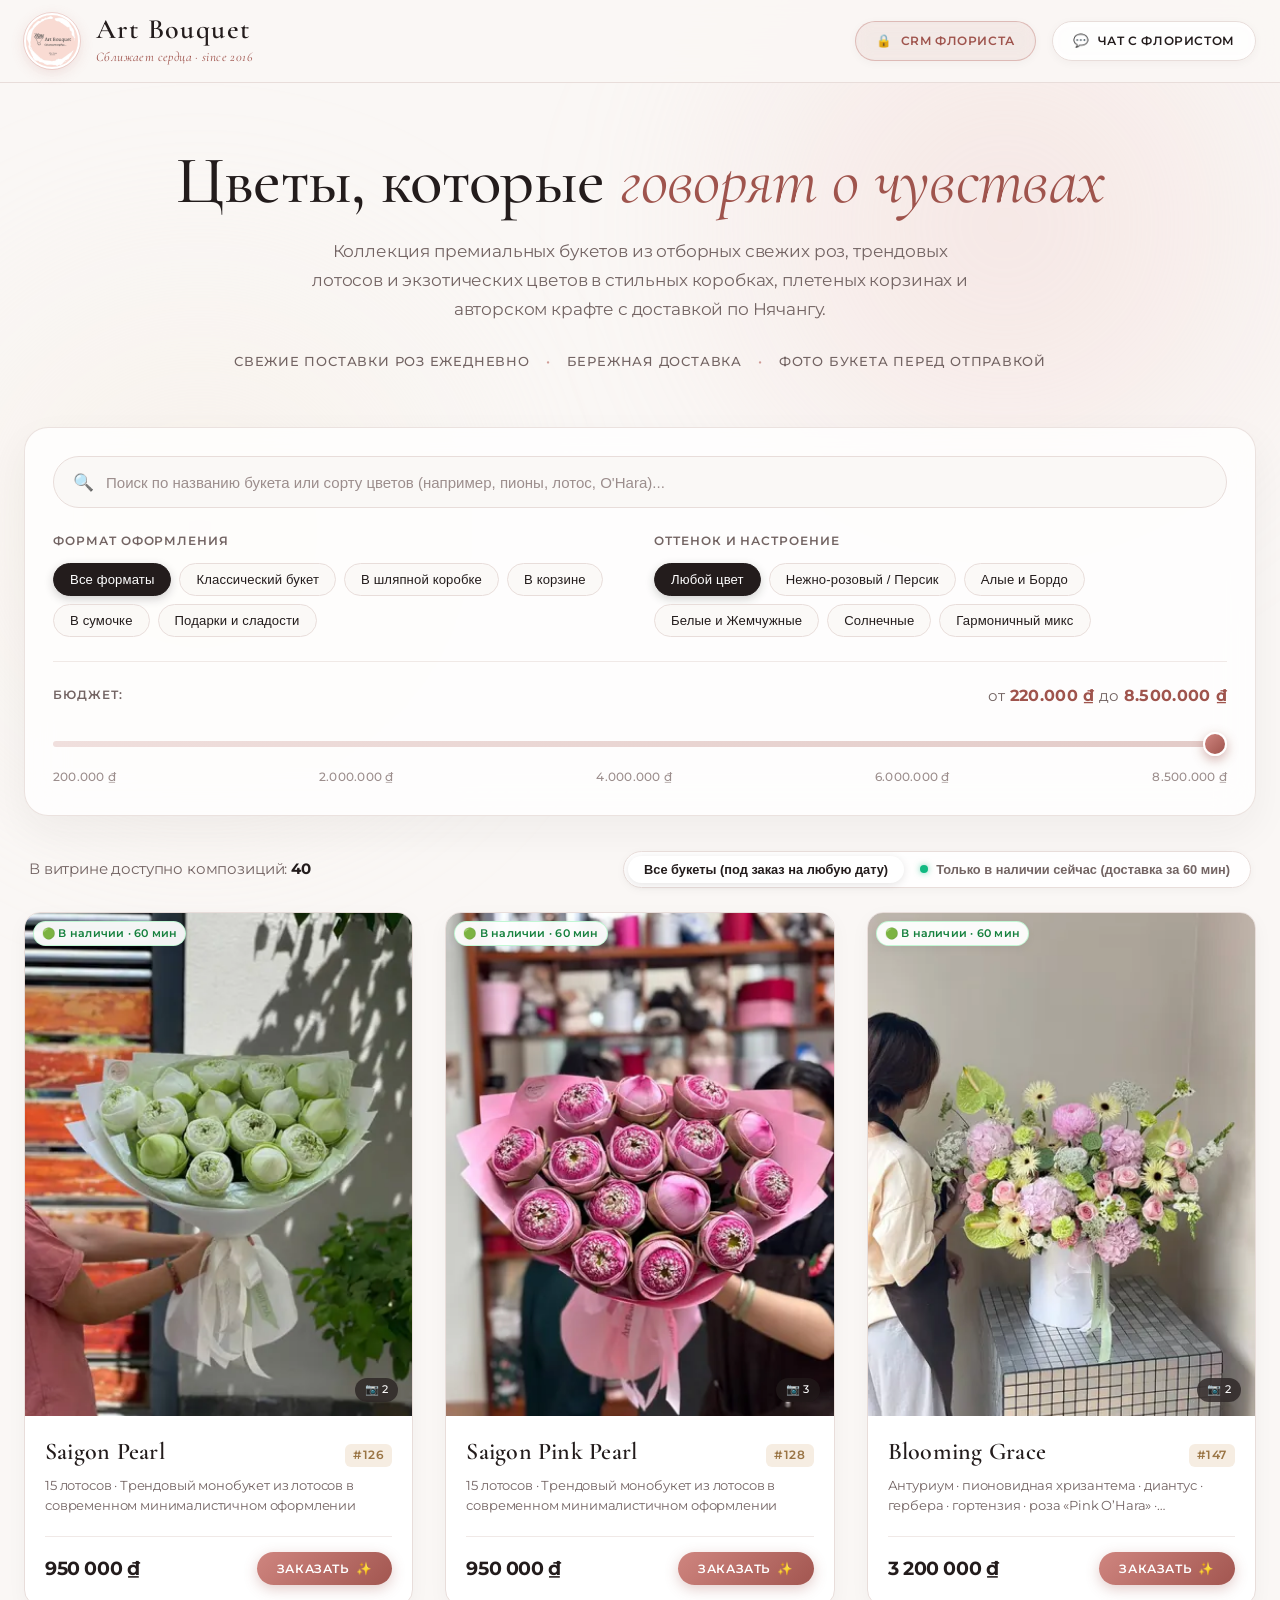
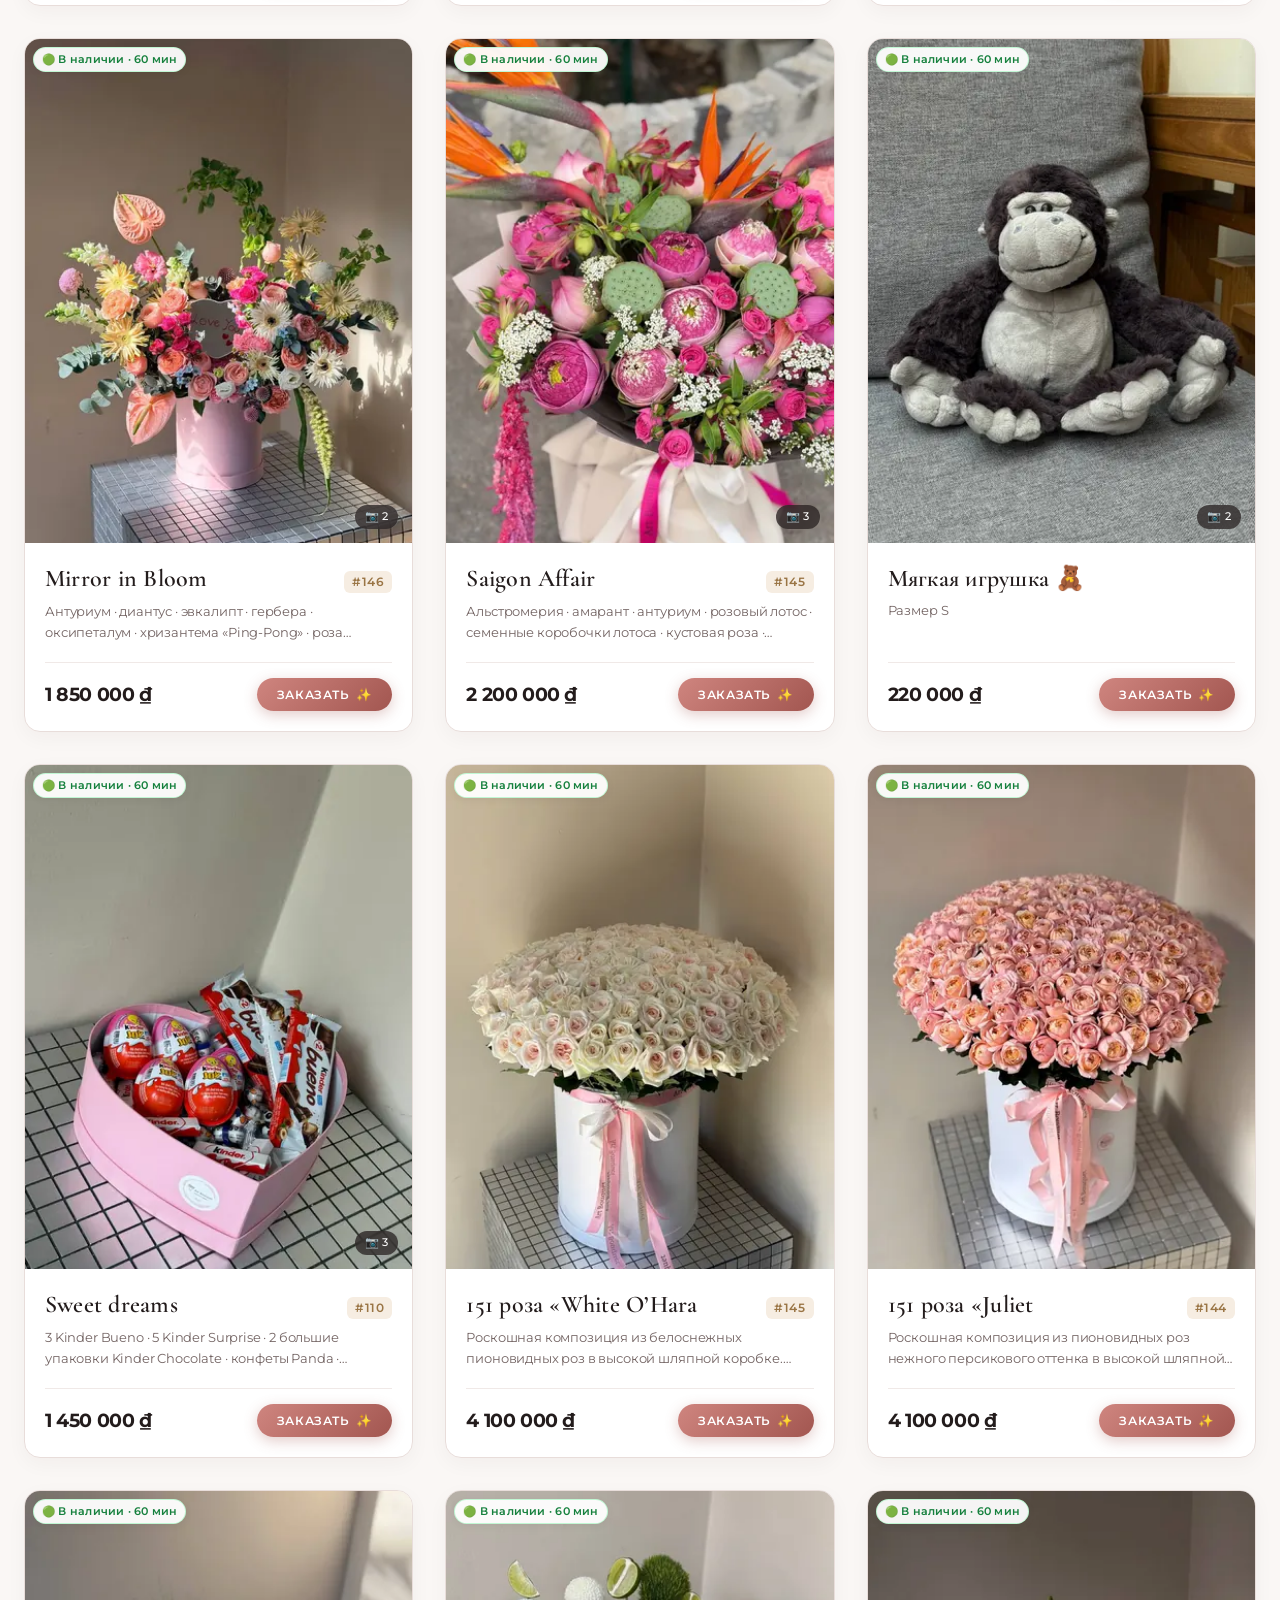
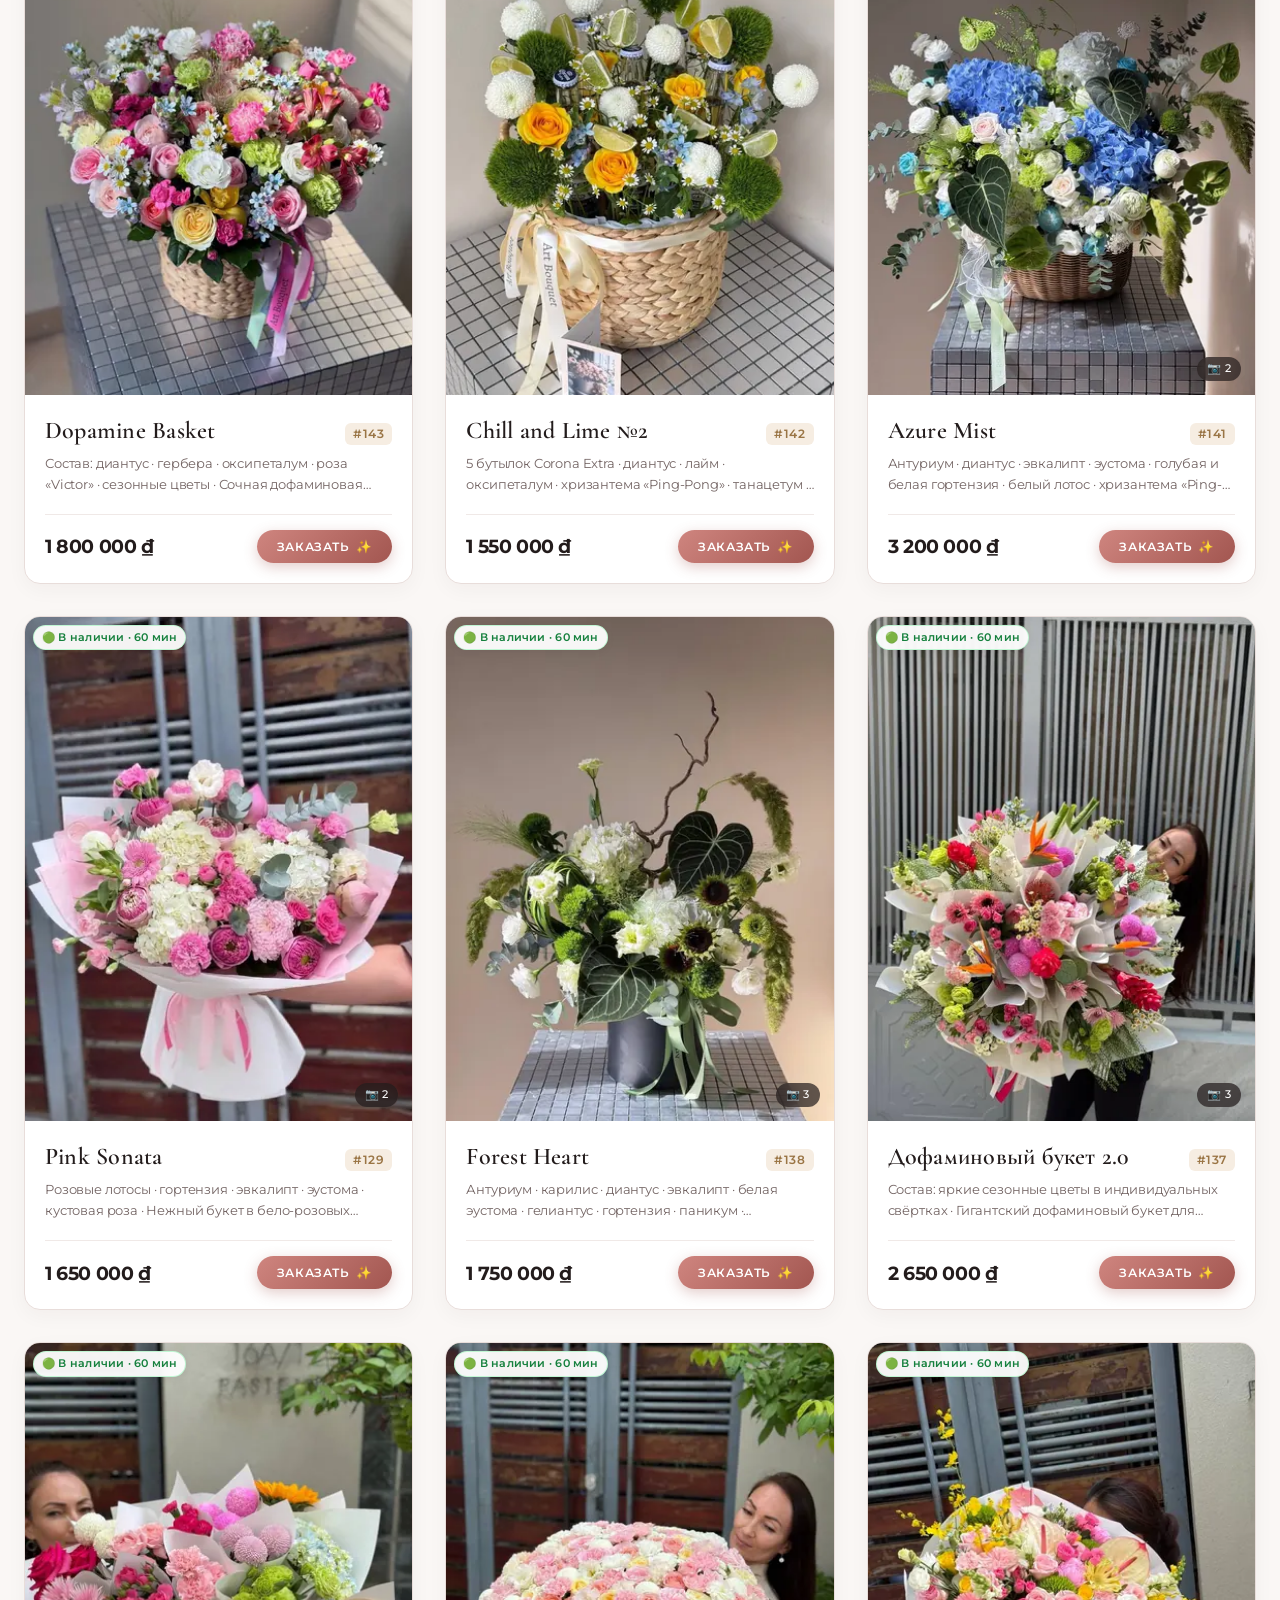
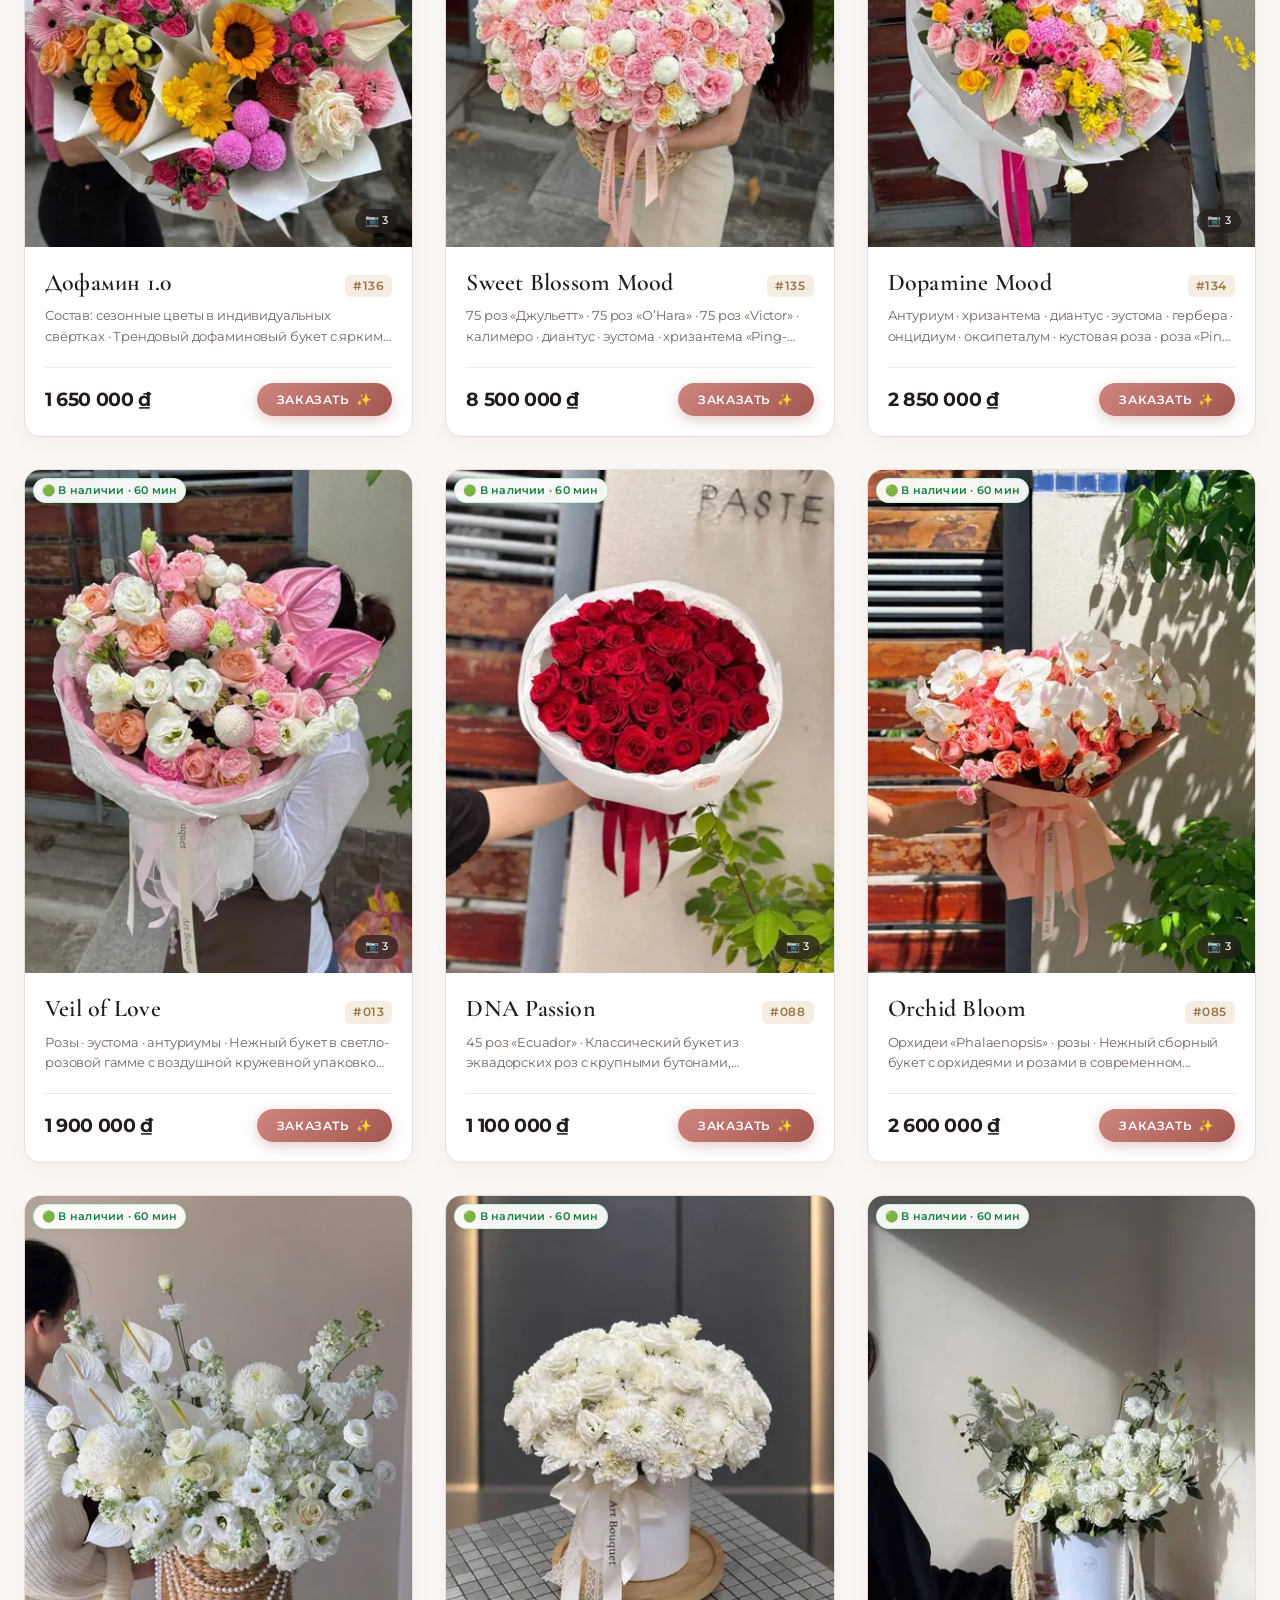
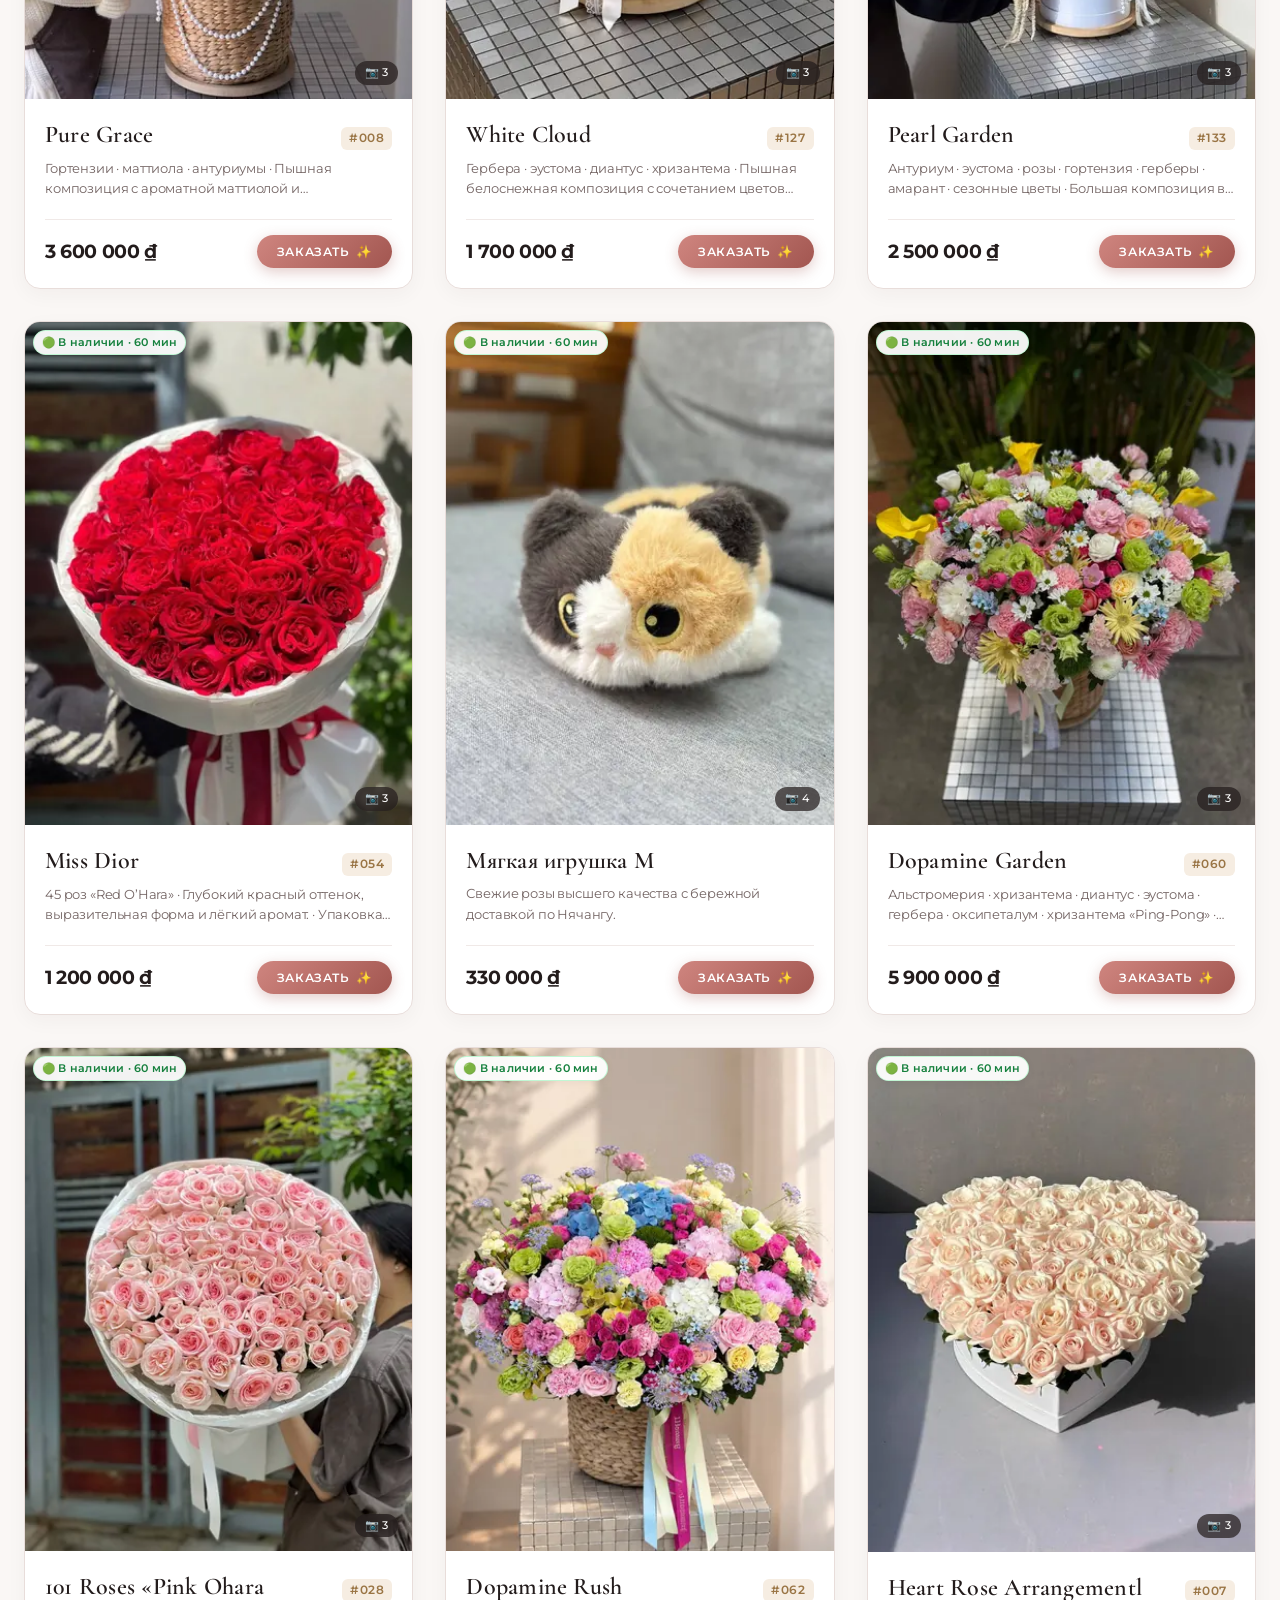
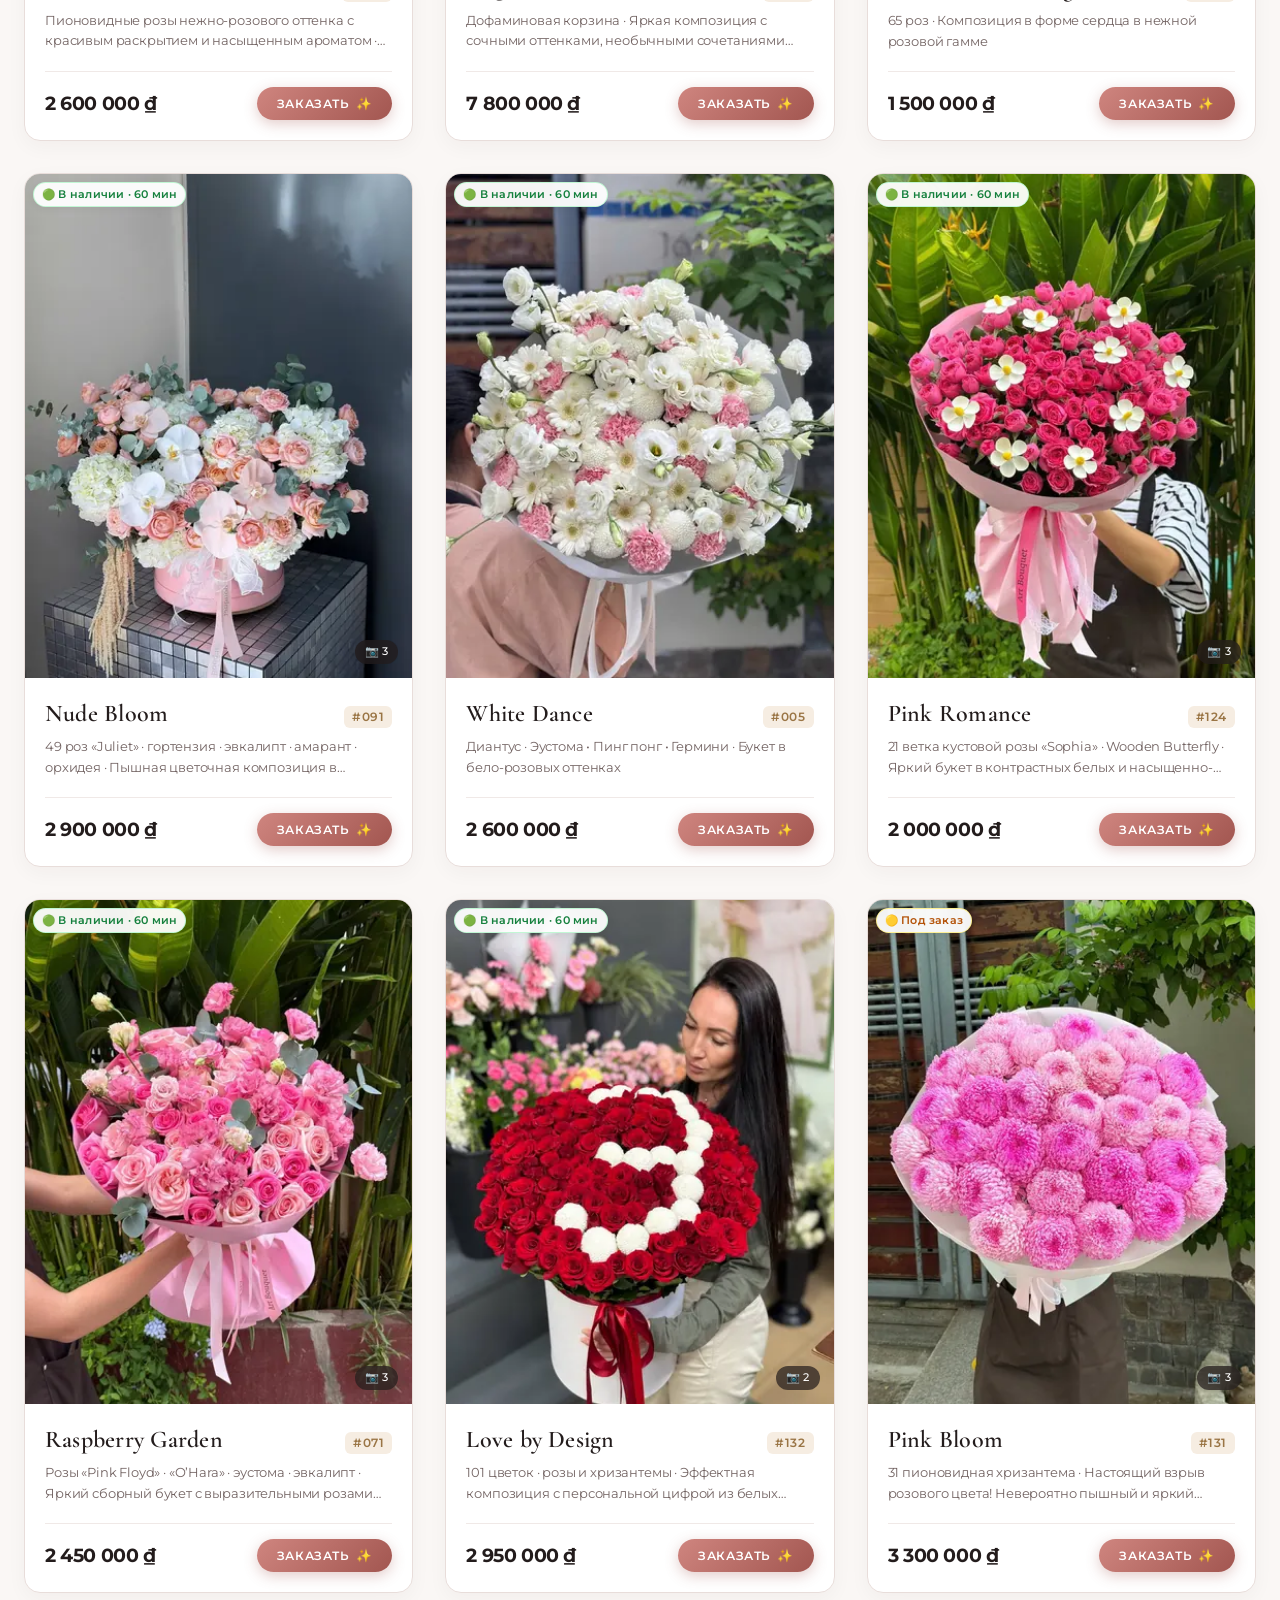
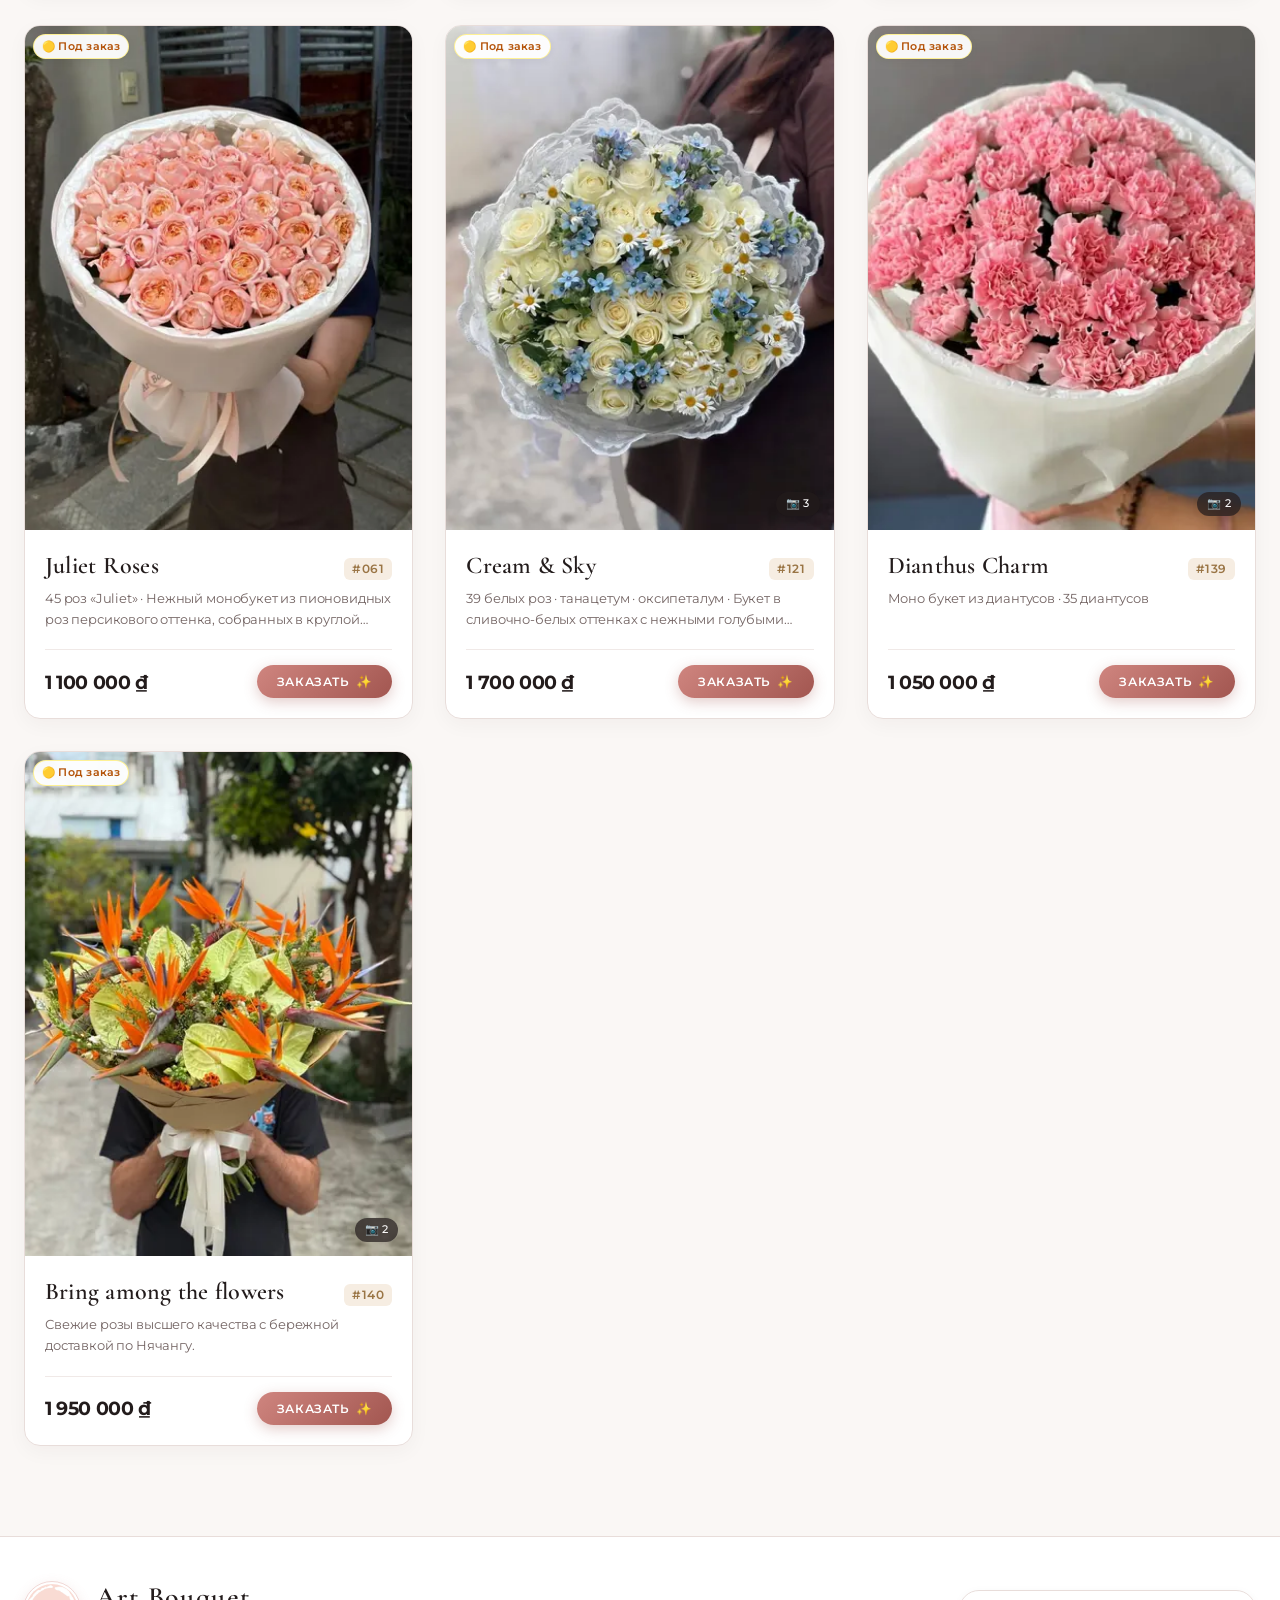
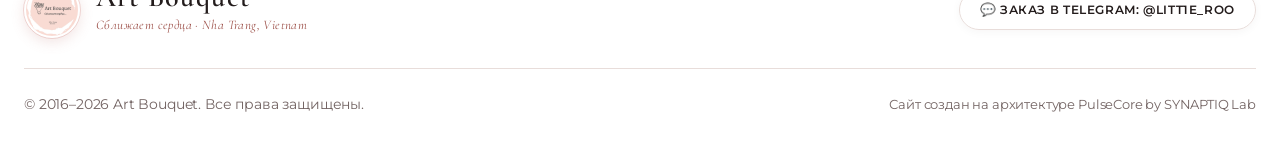
==== art-bouquet/index.html @ 06e9abd5 "Deploy SYNAPTIQ Lab Demo Portal & Art Bouquet showcase" ====
<!DOCTYPE html>
<html lang="ru">
<head>
  <meta charset="UTF-8">
  <meta name="viewport" content="width=device-width, initial-scale=1.0">
  <title>Art Bouquet | Авторские букеты и композиции из роз в Нячанге</title>
  <meta name="description" content="Art Bouquet — студия авторской флористики в Нячанге с 2016 года. Свежие розы, элегантные шляпные коробки, плетеные корзины и быстрая бережная доставка за 60 минут.">
  
  <!-- Google Fonts: Cormorant Garamond (Editorial Luxury) & Inter -->
  <link rel="preconnect" href="https://fonts.googleapis.com">
  <link rel="preconnect" href="https://fonts.gstatic.com" crossorigin>
  <link href="https://fonts.googleapis.com/css2?family=Cormorant+Garamond:ital,wght@0,300;0,400;0,500;0,600;0,700;1,400;1,600&family=Montserrat:wght@300;400;500;600;700&family=Playfair+Display:ital,wght@0,500;0,600;0,700;1,400&display=swap" rel="stylesheet">
  
  <link rel="stylesheet" href="css/style.css?v=17.0">
  <link rel="icon" type="image/jpeg" href="images/logo.jpg">
</head>
<body>

  <!-- Ambient Organic Background Shapes -->
  <div class="bg-ambient-brush"></div>
  <div class="bg-ambient-brush-2"></div>

  <!-- Header -->
  <header class="site-header">
    <div class="container header-inner">
      <a href="index.html" class="brand-group">
        <img src="images/logo.jpg" alt="Art Bouquet Nha Trang" class="brand-logo-img">
        <div class="brand-info">
          <span class="brand-title">Art Bouquet</span>
          <span class="brand-subtitle">Сближает сердца · since 2016</span>
        </div>
      </a>

      <div class="header-actions">
        <a href="admin.html" class="contact-pill" title="Панель управления флориста (PIN: 1234)" style="background: rgba(189, 117, 111, 0.1); border-color: rgba(189, 117, 111, 0.4); color: var(--color-primary-dark);">
          <span>🔒</span>
          <span>CRM Флориста</span>
        </a>
        <a href="https://t.me/litt1e_roo" target="_blank" class="contact-pill" title="Написать флористу">
          <span>💬</span>
          <span>Чат с флористом</span>
        </a>
      </div>
    </div>
  </header>

  <!-- Hero Section -->
  <section class="hero-section">
    <div class="container">
      <h1 class="hero-title">
        Цветы, которые <span>говорят о чувствах</span>
      </h1>
      <p class="hero-subtitle">
        Коллекция премиальных букетов из отборных свежих роз, трендовых лотосов и экзотических цветов в стильных коробках, плетеных корзинах и авторском крафте с доставкой по Нячангу.
      </p>

      <div class="hero-features-line">
        <span>Свежие поставки роз ежедневно</span>
        <span class="feat-dot">•</span>
        <span>Бережная доставка</span>
        <span class="feat-dot">•</span>
        <span>Фото букета перед отправкой</span>
      </div>
    </div>
  </section>

  <!-- Catalog Section -->
  <section class="catalog-section">
    <div class="container">
      
      <!-- Interactive Filter Box -->
      <div class="filter-card">
        <!-- Search Input -->
        <div class="search-bar-wrap">
          <span class="search-icon">🔍</span>
          <input type="text" id="searchInput" class="search-input" placeholder="Поиск по названию букета или сорту цветов (например, пионы, лотос, O'Hara)...">
        </div>

        <div class="filters-top-grid">
          <!-- Filter by Package -->
          <div class="filter-group">
            <div class="filter-group-label">
              <span>Формат оформления</span>
            </div>
            <div class="filter-chips" id="filterPackage">
              <button class="filter-chip active" data-filter="all">Все форматы</button>
              <button class="filter-chip" data-filter="Букет">Классический букет</button>
              <button class="filter-chip" data-filter="В шляпной коробке">В шляпной коробке</button>
              <button class="filter-chip" data-filter="В корзине">В корзине</button>
              <button class="filter-chip" data-filter="В сумочке">В сумочке</button>
              <button class="filter-chip" data-filter="Игрушки и Сладости">Подарки и сладости</button>
            </div>
          </div>

          <!-- Filter by Shade -->
          <div class="filter-group">
            <div class="filter-group-label">
              <span>Оттенок и настроение</span>
            </div>
            <div class="filter-chips" id="filterColor">
              <button class="filter-chip active" data-filter="all">Любой цвет</button>
              <button class="filter-chip" data-filter="Нежно-розовые и Персик">Нежно-розовый / Персик</button>
              <button class="filter-chip" data-filter="Красные и Бордо">Алые и Бордо</button>
              <button class="filter-chip" data-filter="Белые и Кремовые">Белые и Жемчужные</button>
              <button class="filter-chip" data-filter="Солнечные и Желтые">Солнечные</button>
              <button class="filter-chip" data-filter="Микс">Гармоничный микс</button>
            </div>
          </div>
        </div>

        <!-- Filter by Price: Full Width Range Slider -->
        <div class="filter-price-slider-wrap">
          <div class="price-slider-header">
            <div class="filter-group-label mb-0">
              <span>Бюджет:</span>
            </div>
            <div class="price-slider-values">
              от <strong id="priceMinLabel">220.000 ₫</strong> до <strong id="priceMaxLabel">8.500.000 ₫</strong>
            </div>
          </div>
          <div class="range-slider-container">
            <input type="range" id="priceRangeInput" min="200000" max="8500000" step="100000" value="8500000" class="pulse-range-slider">
          </div>
          <div class="price-slider-ticks">
            <span>200.000 ₫</span>
            <span>2.000.000 ₫</span>
            <span>4.000.000 ₫</span>
            <span>6.000.000 ₫</span>
            <span>8.500.000 ₫</span>
          </div>
        </div>
      </div>

      <!-- Counter & Stock Filter Toggle -->
      <div class="catalog-counter-bar">
        <span class="counter-text">В витрине доступно композиций: <span class="counter-count" id="countDisplay">0</span></span>
        
        <div class="stock-filter-toggle-group">
          <button class="stock-toggle-btn active" data-stock="all" id="stockFilterAll">
            <span>Все букеты (под заказ на любую дату)</span>
          </button>
          <button class="stock-toggle-btn" data-stock="in_stock" id="stockFilterInStock">
            <span class="stock-indicator-dot"></span>
            <span>Только в наличии сейчас (доставка за 60 мин)</span>
          </button>
        </div>
      </div>

      <!-- Bouquets Grid -->
      <div class="bouquets-grid" id="bouquetsGrid">
        <!-- Rendered by JavaScript -->
      </div>

    </div>
  </section>

  <!-- Quick View & 1-Click Order Modal -->
  <div class="modal-overlay" id="productModal">
    <div class="modal-content">
      <button class="modal-close-btn" id="modalCloseBtn" onclick="closeProductModal()" aria-label="Закрыть">✕</button>
      
      <div class="modal-grid">
        <!-- Gallery Left -->
        <div class="modal-gallery">
          <div class="gallery-main-img-wrap">
            <img src="" alt="" id="modalMainImg" class="gallery-main-img">
          </div>
          <div class="gallery-thumbs-row" id="modalThumbsRow">
            <!-- Thumbs injected via JS -->
          </div>
        </div>

        <!-- Details & Order Right -->
        <div class="modal-info">
          
          <!-- Top Bar: Title & Price -->
          <div class="modal-header-hero">
            <div class="modal-title-meta">
              <div class="modal-tags-row">
                <span class="pulse-tag" id="modalPackage">Букет</span>
                <span class="pulse-tag-sku" id="modalSku">#054</span>
              </div>
              <h2 class="modal-title" id="modalTitle">Miss Dior</h2>
            </div>
            <div class="modal-price-hero">
              <span class="modal-price-val" id="modalPrice">1.200.000 ₫</span>
              <span class="modal-price-sub">свежая поставка</span>
            </div>
          </div>

          <!-- Description Pill Box -->
          <div class="modal-desc-lux" id="modalDesc">
            Описание букета и состав...
          </div>

          <!-- Interactive 2-Step Checkout -->
          <div class="pulse-checkout-card">
            
            <form id="fastOrderForm">
              <div class="pulse-field">
                <span class="field-ico">👤</span>
                <input type="text" id="orderName" class="pulse-input" placeholder="Как к вам обращаться *" required>
              </div>

              <div class="pulse-field">
                <span class="field-ico">💬</span>
                <input type="text" id="orderContact" class="pulse-input" placeholder="Telegram / WhatsApp / Телефон *" required>
              </div>

              <!-- Выбор дополнения -->
              <div class="lux-addons-bar">
                <span class="lux-bar-caption">🎁 Добавить к букету:</span>
                <div class="addon-pills-wrap">
                  <select id="orderAddonSelect" class="pulse-select" onchange="updateOrderTotal()">
                    <option value="none" data-price="0">✨ Без дополнений (только букет)</option>
                    <option value="toy_s" data-price="220000">🧸 Мягкая игрушка (S) · +220.000 ₫</option>
                    <option value="toy_m" data-price="330000">🧸 Мягкая игрушка (M) · +330.000 ₫</option>
                    <option value="sweets_kinder" data-price="1450000">🍫 Набор Kinder «Sweet Dreams» · +1.450.000 ₫</option>
                  </select>
                </div>
              </div>

              <!-- Способ получения -->
              <div class="lux-segment-control">
                <label class="lux-segment-item selected" id="optDelivery">
                  <input type="radio" name="orderType" value="Доставка" checked>
                  <span class="segment-icon">🚚</span>
                  <span class="segment-text">Доставка</span>
                </label>
                <label class="lux-segment-item" id="optPickup">
                  <input type="radio" name="orderType" value="Самовывоз">
                  <span class="segment-icon">🏬</span>
                  <span class="segment-text">Самовывоз</span>
                </label>
              </div>

              <div class="pulse-field" id="addressGroup">
                <span class="field-ico">📍</span>
                <input type="text" id="orderAddress" class="pulse-input" placeholder="Отель, улица или номер апартаментов">
              </div>

              <!-- Открытка или записка -->
              <div class="lux-note-wrap">
                <div class="lux-note-header">
                  <span class="lux-bar-caption">Тёплые слова:</span>
                  <div class="note-type-toggles">
                    <label class="note-type-btn active" id="btnNoteFree">
                      <input type="radio" name="cardFormat" value="note" checked onchange="updateOrderTotal()">
                      <span>📜 Записка (0 ₫)</span>
                    </label>
                    <label class="note-type-btn" id="btnCardPaid">
                      <input type="radio" name="cardFormat" value="card" onchange="updateOrderTotal()">
                      <span>💌 Открытка (+30.000 ₫)</span>
                    </label>
                  </div>
                </div>
                <div class="pulse-field pulse-field-note">
                  <span class="field-ico">✍️</span>
                  <input type="text" id="orderCard" class="pulse-input" placeholder="Текст пожеланий (необязательно, можно оставить пустой)" autocomplete="off">
                </div>
              </div>

              <!-- Итоговая строка расчёта -->
              <div class="lux-total-bar">
                <div class="total-label">Итого к оплате:</div>
                <div class="total-amount order-total-val" id="orderTotalAmount">1.200.000 ₫</div>
              </div>

              <button type="submit" class="pulse-btn-order" id="submitOrderBtn">
                <span class="btn-lbl">Оформить заказ букета</span>
                <span class="btn-arrow">✨</span>
              </button>
            </form>

            <div class="order-success-msg" id="orderSuccessMsg">
              <div class="order-success-icon">🌸</div>
              <h4 style="font-family: var(--font-serif); font-size: 1.3rem; margin-bottom: 8px;">Спасибо за заказ!</h4>
              <p style="font-size: 0.9rem; color: var(--color-text-muted);">
                Мы уже получили уведомление в Telegram и свяжемся с вами в течение 3–5 минут для подтверждения деталей доставки.
              </p>
            </div>

          </div>
        </div>
      </div>

    </div>
  </div>

  <!-- Footer with mandatory PulseCore attribution -->
  <footer class="site-footer">
    <div class="container">
      <div class="footer-top">
        <div class="brand-group">
          <img src="images/logo.jpg" alt="Art Bouquet" class="brand-logo-img">
          <div class="brand-info">
            <span class="brand-title">Art Bouquet</span>
            <span class="brand-subtitle">Сближает сердца · Nha Trang, Vietnam</span>
          </div>
        </div>
        <div>
          <a href="https://t.me/litt1e_roo" target="_blank" class="contact-pill">
            <span>💬 Заказ в Telegram: @litt1e_roo</span>
          </a>
        </div>
      </div>

      <div class="footer-bottom">
        <div>
          © 2016–2026 Art Bouquet. Все права защищены.
        </div>
        <div>
          <a href="https://synaptiqlab.tech/#pricing" target="_blank" rel="noopener noreferrer" class="pulsecore-link">
            Сайт создан на архитектуре PulseCore by SYNAPTIQ Lab
          </a>
        </div>
      </div>
    </div>
  </footer>

  <script src="js/data.js?v=20.0"></script>
  <script src="js/app.js?v=20.0"></script>
</body>
</html>
---- art-bouquet/css/style.css ----
:root {
  /* Haute Couture / Vogue Florals Palette */
  --color-primary: #BD756F;
  --color-primary-dark: #9F544D;
  --color-primary-light: #F8ECEB;
  --color-gold: #C29B69;
  --color-gold-dark: #9A7545;
  --color-gold-light: #F6EDE2;
  --color-bg: #FAF7F5;
  --color-bg-alt: #F3ECE8;
  --color-card-bg: #FFFFFF;
  --color-text-main: #231C1C;
  --color-text-muted: #736463;
  --color-text-light: #9C8E8D;
  --color-border: #E8DDDA;
  --color-border-light: rgba(232, 221, 218, 0.65);
  --color-shadow: rgba(45, 30, 30, 0.04);
  --color-shadow-hover: rgba(159, 84, 77, 0.16);
  --color-shadow-card: 0 10px 30px rgba(45, 30, 30, 0.06);
  
  --font-serif: 'Cormorant Garamond', 'Playfair Display', Georgia, serif;
  --font-sans: 'Montserrat', 'Inter', -apple-system, BlinkMacSystemFont, sans-serif;
  
  --radius-xs: 6px;
  --radius-sm: 10px;
  --radius-md: 16px;
  --radius-lg: 24px;
  --radius-full: 9999px;
  
  --transition-fast: 0.2s cubic-bezier(0.16, 1, 0.3, 1);
  --transition-smooth: 0.4s cubic-bezier(0.16, 1, 0.3, 1);
}

* {
  margin: 0;
  padding: 0;
  box-sizing: border-box;
  -webkit-font-smoothing: antialiased;
}

body {
  font-family: var(--font-sans);
  background-color: var(--color-bg);
  color: var(--color-text-main);
  line-height: 1.6;
  overflow-x: hidden;
  position: relative;
  letter-spacing: -0.01em;
}

/* Organic Silk Ambient Glows */
.bg-ambient-brush {
  position: fixed;
  top: -150px;
  right: -100px;
  width: 750px;
  height: 750px;
  background: radial-gradient(circle, rgba(239, 203, 199, 0.4) 0%, rgba(250, 247, 245, 0) 70%);
  border-radius: 50%;
  pointer-events: none;
  z-index: 0;
  filter: blur(70px);
}

.bg-ambient-brush-2 {
  position: fixed;
  bottom: 2%;
  left: -150px;
  width: 700px;
  height: 700px;
  background: radial-gradient(circle, rgba(246, 237, 226, 0.55) 0%, rgba(250, 247, 245, 0) 70%);
  border-radius: 50%;
  pointer-events: none;
  z-index: 0;
  filter: blur(70px);
}

.container {
  width: 100%;
  max-width: 1280px;
  margin: 0 auto;
  padding: 0 24px;
  position: relative;
  z-index: 1;
}

/* Header */
.site-header {
  position: sticky;
  top: 0;
  background: rgba(250, 247, 245, 0.92);
  backdrop-filter: blur(16px);
  -webkit-backdrop-filter: blur(16px);
  border-bottom: 1px solid var(--color-border);
  z-index: 100;
  transition: var(--transition-fast);
}

.header-inner {
  display: flex;
  align-items: center;
  justify-content: space-between;
  height: 82px;
}

.brand-group {
  display: flex;
  align-items: center;
  gap: 16px;
  text-decoration: none;
  color: inherit;
}

.brand-logo-img {
  width: 56px;
  height: 56px;
  border-radius: 50%;
  object-fit: cover;
  box-shadow: 0 4px 14px rgba(189, 117, 111, 0.2);
  border: 2px solid #FFF;
  outline: 1px solid rgba(212, 139, 133, 0.3);
}

.brand-info {
  display: flex;
  flex-direction: column;
}

.brand-title {
  font-family: var(--font-serif);
  font-size: 1.75rem;
  font-weight: 600;
  letter-spacing: 0.05em;
  color: var(--color-text-main);
  line-height: 1;
}

.brand-subtitle {
  font-size: 0.82rem;
  color: var(--color-primary-dark);
  font-style: italic;
  font-family: var(--font-serif);
  letter-spacing: 0.03em;
  margin-top: 4px;
}

.header-actions {
  display: flex;
  align-items: center;
  gap: 16px;
}

.contact-pill {
  display: inline-flex;
  align-items: center;
  gap: 8px;
  padding: 9px 20px;
  background: rgba(255, 255, 255, 0.85);
  backdrop-filter: blur(8px);
  border: 1px solid var(--color-border);
  border-radius: var(--radius-full);
  font-size: 0.78rem;
  font-weight: 600;
  letter-spacing: 0.05em;
  text-transform: uppercase;
  color: var(--color-text-main);
  text-decoration: none;
  box-shadow: 0 2px 10px var(--color-shadow);
  transition: var(--transition-fast);
}

.contact-pill:hover {
  border-color: var(--color-primary);
  color: var(--color-primary-dark);
  background: #FFF;
  transform: translateY(-1px);
  box-shadow: 0 6px 18px rgba(189, 117, 111, 0.18);
}

/* Hero Section */
.hero-section {
  padding: 60px 0 35px;
  text-align: center;
  position: relative;
}

.hero-title {
  font-family: var(--font-serif);
  font-size: clamp(2.5rem, 5.5vw, 4.2rem);
  font-weight: 500;
  line-height: 1.12;
  letter-spacing: -0.01em;
  color: var(--color-text-main);
  margin-bottom: 18px;
}

.hero-title span {
  font-style: italic;
  font-weight: 400;
  color: var(--color-primary-dark);
}

.hero-subtitle {
  font-size: clamp(0.95rem, 1.8vw, 1.08rem);
  color: var(--color-text-muted);
  max-width: 660px;
  margin: 0 auto 28px;
  font-weight: 400;
  line-height: 1.68;
}

.hero-features-line {
  display: flex;
  align-items: center;
  justify-content: center;
  flex-wrap: wrap;
  gap: 16px;
  font-size: 0.82rem;
  font-weight: 500;
  color: var(--color-text-muted);
  letter-spacing: 0.06em;
  text-transform: uppercase;
  margin-top: 24px;
}

.hero-features-line span {
  white-space: nowrap;
}

.feat-dot {
  color: var(--color-primary);
  font-size: 0.8rem;
  opacity: 0.7;
}

/* Catalog Toolbar & Luxury Filter Card */
.catalog-section {
  padding: 20px 0 90px;
}

.filter-card {
  background: rgba(255, 255, 255, 0.78);
  backdrop-filter: blur(20px);
  -webkit-backdrop-filter: blur(20px);
  border-radius: var(--radius-lg);
  padding: 28px;
  box-shadow: 0 16px 40px rgba(45, 30, 30, 0.05);
  border: 1px solid rgba(232, 221, 218, 0.85);
  margin-bottom: 35px;
}

.search-bar-wrap {
  position: relative;
  margin-bottom: 24px;
}

.search-input {
  width: 100%;
  height: 52px;
  padding: 0 20px 0 52px;
  border-radius: var(--radius-full);
  border: 1px solid var(--color-border);
  background: rgba(250, 247, 245, 0.85);
  font-size: 0.94rem;
  color: var(--color-text-main);
  outline: none;
  transition: var(--transition-fast);
}

.search-input::placeholder {
  color: var(--color-text-light);
  font-weight: 400;
}

.search-input:focus {
  border-color: var(--color-primary);
  background: #FFF;
  box-shadow: 0 0 0 4px rgba(189, 117, 111, 0.12);
}

.search-icon {
  position: absolute;
  left: 20px;
  top: 50%;
  transform: translateY(-50%);
  color: var(--color-primary);
  font-size: 1.05rem;
  opacity: 0.85;
}

.filters-top-grid {
  display: grid;
  grid-template-columns: 1fr 1fr;
  gap: 28px;
  margin-bottom: 24px;
}

@media (max-width: 768px) {
  .filters-top-grid {
    grid-template-columns: 1fr;
    gap: 20px;
  }
}

/* Full Width Price Slider */
.filter-price-slider-wrap {
  width: 100%;
  padding-top: 20px;
  border-top: 1px solid var(--color-border-light);
}

.price-slider-header {
  display: flex;
  align-items: center;
  justify-content: space-between;
  margin-bottom: 14px;
}

.price-slider-header .filter-group-label {
  margin-bottom: 0;
}

.price-slider-values {
  font-size: 0.92rem;
  color: var(--color-text-muted);
  letter-spacing: 0.02em;
}

.price-slider-values strong {
  color: var(--color-primary-dark);
  font-weight: 700;
  font-size: 1.02rem;
}

.range-slider-container {
  width: 100%;
  padding: 6px 0;
}

.pulse-range-slider {
  -webkit-appearance: none;
  appearance: none;
  width: 100%;
  height: 6px;
  border-radius: var(--radius-full);
  background: linear-gradient(90deg, #F0DFDD 0%, #E3CBC8 100%);
  outline: none;
  transition: all 0.2s ease;
  cursor: pointer;
}

.pulse-range-slider::-webkit-slider-thumb {
  -webkit-appearance: none;
  appearance: none;
  width: 24px;
  height: 24px;
  border-radius: 50%;
  background: linear-gradient(135deg, #CF857F 0%, #9F544D 100%);
  cursor: pointer;
  box-shadow: 0 4px 12px rgba(159, 84, 77, 0.45);
  border: 2px solid #FFFFFF;
  transition: transform 0.15s ease, box-shadow 0.15s ease;
}

.pulse-range-slider::-webkit-slider-thumb:hover {
  transform: scale(1.18);
  box-shadow: 0 6px 16px rgba(159, 84, 77, 0.55);
}

.pulse-range-slider::-moz-range-thumb {
  width: 24px;
  height: 24px;
  border-radius: 50%;
  background: linear-gradient(135deg, #CF857F 0%, #9F544D 100%);
  cursor: pointer;
  box-shadow: 0 4px 12px rgba(159, 84, 77, 0.45);
  border: 2px solid #FFFFFF;
}

.price-slider-ticks {
  display: flex;
  justify-content: space-between;
  margin-top: 8px;
  font-size: 0.72rem;
  font-weight: 500;
  color: var(--color-text-light);
  letter-spacing: 0.02em;
}

.filter-group-label {
  font-size: 0.74rem;
  font-weight: 600;
  text-transform: uppercase;
  letter-spacing: 0.08em;
  color: var(--color-text-muted);
  margin-bottom: 12px;
  display: flex;
  align-items: center;
  gap: 6px;
}

.filter-chips {
  display: flex;
  flex-wrap: wrap;
  gap: 8px;
}

.filter-chip {
  padding: 8px 16px;
  background: rgba(250, 247, 245, 0.75);
  border: 1px solid var(--color-border);
  border-radius: var(--radius-full);
  font-size: 0.82rem;
  color: var(--color-text-main);
  cursor: pointer;
  transition: var(--transition-fast);
  user-select: none;
  font-weight: 500;
  letter-spacing: 0.01em;
}

.filter-chip:hover {
  border-color: var(--color-primary);
  background: var(--color-primary-light);
  color: var(--color-primary-dark);
}

.filter-chip.active {
  background: var(--color-text-main);
  color: #FFF;
  border-color: var(--color-text-main);
  box-shadow: 0 3px 10px rgba(35, 28, 28, 0.2);
}

.catalog-counter-bar {
  display: flex;
  justify-content: space-between;
  align-items: center;
  margin-bottom: 24px;
  padding: 0 5px;
  flex-wrap: wrap;
  gap: 16px;
}

.counter-text {
  font-size: 0.95rem;
  color: var(--color-text-muted);
}

.counter-count {
  font-weight: 700;
  color: var(--color-text-main);
}

.stock-filter-toggle-group {
  display: inline-flex;
  background: rgba(255, 255, 255, 0.85);
  backdrop-filter: blur(8px);
  padding: 4px;
  border-radius: var(--radius-full);
  border: 1px solid var(--color-border);
  box-shadow: 0 2px 10px rgba(0, 0, 0, 0.04);
}

.stock-toggle-btn {
  display: inline-flex;
  align-items: center;
  gap: 8px;
  padding: 6px 16px;
  border-radius: var(--radius-full);
  font-size: 0.8rem;
  font-weight: 600;
  border: none;
  background: transparent;
  color: var(--color-text-muted);
  cursor: pointer;
  transition: all 0.2s ease;
}

.stock-toggle-btn.active {
  background: #FFF;
  color: var(--color-text-main);
  box-shadow: 0 2px 8px rgba(0, 0, 0, 0.1);
}

.stock-indicator-dot {
  width: 8px;
  height: 8px;
  border-radius: 50%;
  background: #10B981;
  box-shadow: 0 0 6px rgba(16, 185, 129, 0.6);
}

.stock-indicator-dot.preorder-dot {
  background: #F59E0B;
  box-shadow: 0 0 6px rgba(245, 158, 11, 0.6);
}

/* Stock Status Badges on Cards - Soft Luxury Pill (Compact) */
.card-badge-stock {
  position: absolute;
  top: 8px;
  left: 8px;
  padding: 3px 8px;
  border-radius: var(--radius-full);
  font-size: 0.67rem;
  font-weight: 600;
  letter-spacing: 0.02em;
  display: inline-flex;
  align-items: center;
  gap: 4px;
  backdrop-filter: blur(10px);
  -webkit-backdrop-filter: blur(10px);
  box-shadow: 0 2px 8px rgba(0, 0, 0, 0.05);
  transition: var(--transition-fast);
}

.card-badge-stock.in-stock {
  background: rgba(255, 255, 255, 0.94);
  color: #15803D;
  border: 1px solid rgba(187, 247, 208, 0.9);
}

.card-badge-stock.preorder {
  background: rgba(255, 255, 255, 0.94);
  color: #B45309;
  border: 1px solid rgba(254, 240, 138, 0.9);
}

/* Bouquet Grid */
.bouquets-grid {
  display: grid;
  grid-template-columns: repeat(auto-fill, minmax(290px, 1fr));
  gap: 32px;
}

.bouquet-card {
  background: var(--color-card-bg);
  border-radius: var(--radius-md);
  overflow: hidden;
  border: 1px solid var(--color-border);
  box-shadow: 0 6px 20px var(--color-shadow);
  transition: var(--transition-smooth);
  display: flex;
  flex-direction: column;
  position: relative;
}

.bouquet-card:hover {
  transform: translateY(-6px);
  box-shadow: 0 20px 42px var(--color-shadow-hover);
  border-color: rgba(189, 117, 111, 0.35);
}

.card-img-wrap {
  position: relative;
  width: 100%;
  aspect-ratio: 3 / 3.9;
  overflow: hidden;
  background: #F4ECE8;
  cursor: pointer;
}

.card-img {
  width: 100%;
  height: 100%;
  object-fit: cover;
  transition: transform 0.8s cubic-bezier(0.16, 1, 0.3, 1);
}

.bouquet-card:hover .card-img {
  transform: scale(1.06);
}

.card-badge-package {
  position: absolute;
  top: 14px;
  left: 14px;
  background: rgba(255, 255, 255, 0.92);
  backdrop-filter: blur(10px);
  -webkit-backdrop-filter: blur(10px);
  padding: 5px 13px;
  border-radius: var(--radius-full);
  font-size: 0.7rem;
  font-weight: 600;
  letter-spacing: 0.06em;
  text-transform: uppercase;
  color: var(--color-text-main);
  box-shadow: 0 2px 10px rgba(0, 0, 0, 0.06);
  border: 1px solid rgba(255, 255, 255, 0.8);
}

.card-badge-photos {
  position: absolute;
  bottom: 14px;
  right: 14px;
  background: rgba(35, 28, 28, 0.7);
  backdrop-filter: blur(8px);
  -webkit-backdrop-filter: blur(8px);
  color: #FFF;
  padding: 3px 10px;
  border-radius: var(--radius-full);
  font-size: 0.7rem;
  font-weight: 500;
  display: flex;
  align-items: center;
  gap: 4px;
  letter-spacing: 0.02em;
}

.card-body {
  padding: 22px 20px 20px;
  display: flex;
  flex-direction: column;
  flex-grow: 1;
}

.card-title-row {
  display: flex;
  justify-content: space-between;
  align-items: baseline;
  gap: 8px;
  margin-bottom: 8px;
}

.card-title {
  font-family: var(--font-serif);
  font-size: 1.5rem;
  font-weight: 600;
  letter-spacing: 0.01em;
  color: var(--color-text-main);
  line-height: 1.15;
}

.card-sku {
  font-family: var(--font-sans);
  font-size: 0.72rem;
  font-weight: 600;
  letter-spacing: 0.05em;
  color: var(--color-gold-dark);
  background: var(--color-gold-light);
  padding: 2px 8px;
  border-radius: var(--radius-xs);
  white-space: nowrap;
}

.card-desc {
  font-size: 0.83rem;
  color: var(--color-text-muted);
  line-height: 1.55;
  margin-bottom: 20px;
  display: -webkit-box;
  -webkit-line-clamp: 2;
  -webkit-box-orient: vertical;
  overflow: hidden;
  flex-grow: 1;
  font-weight: 400;
}

.card-footer {
  display: flex;
  align-items: center;
  justify-content: space-between;
  border-top: 1px solid var(--color-border-light);
  padding-top: 15px;
  margin-top: auto;
}

.card-price {
  font-family: var(--font-sans);
  font-size: 1.2rem;
  font-weight: 700;
  color: var(--color-text-main);
  letter-spacing: -0.02em;
}

.btn-order-fast {
  background: linear-gradient(135deg, #CF857F 0%, #A25650 100%);
  color: #FFF;
  border: none;
  padding: 9px 20px;
  border-radius: var(--radius-full);
  font-family: var(--font-sans);
  font-size: 0.78rem;
  font-weight: 600;
  letter-spacing: 0.05em;
  text-transform: uppercase;
  cursor: pointer;
  transition: var(--transition-fast);
  display: inline-flex;
  align-items: center;
  gap: 6px;
  box-shadow: 0 4px 14px rgba(162, 86, 80, 0.3);
}

.btn-order-fast:hover {
  background: linear-gradient(135deg, #D98E88 0%, #944A44 100%);
  transform: translateY(-2px);
  box-shadow: 0 8px 20px rgba(162, 86, 80, 0.45);
}

/* Modal Popup (Atelier Quick View & 1-Click Order) */
.modal-overlay {
  position: fixed;
  inset: 0;
  background: rgba(28, 20, 20, 0.65);
  backdrop-filter: blur(12px);
  -webkit-backdrop-filter: blur(12px);
  z-index: 1000;
  display: flex;
  align-items: center;
  justify-content: center;
  padding: 20px;
  opacity: 0;
  pointer-events: none;
  transition: opacity 0.3s ease;
}

.modal-overlay.active {
  opacity: 1;
  pointer-events: auto;
}

.modal-content {
  background: #FFF;
  width: 100%;
  max-width: 890px;
  max-height: 94vh;
  border-radius: var(--radius-lg);
  overflow-y: auto;
  position: relative;
  box-shadow: 0 25px 60px rgba(35, 20, 20, 0.25);
  border: 1px solid rgba(232, 221, 218, 0.95);
  transform: scale(0.96);
  transition: transform 0.3s cubic-bezier(0.16, 1, 0.3, 1);
}

.modal-overlay.active .modal-content {
  transform: scale(1);
}

.modal-close-btn {
  position: absolute;
  top: 14px;
  right: 14px;
  width: 34px;
  height: 34px;
  border-radius: 50%;
  background: rgba(255, 255, 255, 0.92);
  border: 1px solid var(--color-border);
  display: flex;
  align-items: center;
  justify-content: center;
  font-size: 1.15rem;
  color: var(--color-text-main);
  cursor: pointer;
  z-index: 10;
  transition: var(--transition-fast);
  box-shadow: 0 2px 8px rgba(0, 0, 0, 0.06);
}

.modal-close-btn:hover {
  background: #FFF;
  color: var(--color-primary-dark);
  transform: rotate(90deg);
}

.modal-grid {
  display: grid;
  grid-template-columns: 0.95fr 1.05fr;
}

.modal-gallery {
  background: #F7EFEF;
  padding: 20px;
  display: flex;
  flex-direction: column;
  gap: 12px;
}

.gallery-main-img-wrap {
  width: 100%;
  aspect-ratio: 1 / 1.08;
  border-radius: var(--radius-md);
  overflow: hidden;
  box-shadow: 0 6px 18px rgba(0, 0, 0, 0.06);
  background: #EFE4E2;
}

.gallery-main-img {
  width: 100%;
  height: 100%;
  object-fit: cover;
}

.gallery-thumbs-row {
  display: flex;
  gap: 8px;
  overflow-x: auto;
  padding-bottom: 4px;
}

.gallery-thumb-item {
  width: 54px;
  height: 54px;
  border-radius: var(--radius-sm);
  overflow: hidden;
  cursor: pointer;
  border: 2px solid transparent;
  opacity: 0.7;
  transition: var(--transition-fast);
  flex-shrink: 0;
  background: #EFE4E2;
}

.gallery-thumb-item.active,
.gallery-thumb-item:hover {
  border-color: var(--color-primary);
  opacity: 1;
}

.gallery-thumb-item img {
  width: 100%;
  height: 100%;
  object-fit: cover;
}

.modal-info {
  padding: 28px 30px;
  display: flex;
  flex-direction: column;
  background: linear-gradient(180deg, #FFFFFF 0%, #FDFBFB 100%);
}

/* Header Hero */
.modal-header-hero {
  display: flex;
  justify-content: space-between;
  align-items: flex-start;
  margin-bottom: 14px;
  gap: 14px;
}

.modal-tags-row {
  display: flex;
  align-items: center;
  gap: 8px;
  margin-bottom: 6px;
}

.pulse-tag {
  background: var(--color-primary-light);
  color: var(--color-primary-dark);
  padding: 3px 11px;
  border-radius: var(--radius-full);
  font-size: 0.72rem;
  font-weight: 600;
  letter-spacing: 0.04em;
  text-transform: uppercase;
}

.pulse-tag-sku {
  background: var(--color-gold-light);
  color: var(--color-gold-dark);
  padding: 3px 9px;
  border-radius: var(--radius-full);
  font-size: 0.72rem;
  font-weight: 600;
  letter-spacing: 0.04em;
}

.modal-title {
  font-family: var(--font-serif);
  font-size: 1.75rem;
  font-weight: 600;
  color: var(--color-text-main);
  line-height: 1.15;
  letter-spacing: 0;
}

.modal-price-hero {
  display: flex;
  flex-direction: column;
  align-items: flex-end;
}

.modal-price-val {
  font-size: 1.45rem;
  font-weight: 700;
  color: var(--color-primary-dark);
  letter-spacing: -0.02em;
  line-height: 1.1;
}

.modal-price-sub {
  font-size: 0.7rem;
  color: #10B981;
  font-weight: 600;
  display: inline-flex;
  align-items: center;
  gap: 4px;
  margin-top: 3px;
  letter-spacing: 0.02em;
}

.modal-price-sub::before {
  content: "•";
  font-size: 0.9rem;
}

/* Description Box */
.modal-desc-lux {
  background: rgba(250, 247, 245, 0.7);
  border: 1px solid var(--color-border);
  border-radius: var(--radius-sm);
  padding: 10px 14px;
  font-size: 0.82rem;
  line-height: 1.5;
  color: var(--color-text-muted);
  margin-bottom: 14px;
}

/* Interactive Checkout Card */
.pulse-checkout-card {
  background: #FFFFFF;
  border: 1px solid var(--color-border);
  border-radius: var(--radius-md);
  padding: 16px 18px;
  box-shadow: 0 8px 24px rgba(45, 30, 30, 0.04);
}

/* Segment Control */
.lux-segment-control {
  display: grid;
  grid-template-columns: 1fr 1fr;
  background: var(--color-bg-alt);
  padding: 3px;
  border-radius: var(--radius-sm);
  margin-bottom: 12px;
  position: relative;
}

.lux-segment-item {
  display: flex;
  align-items: center;
  justify-content: center;
  gap: 6px;
  padding: 8px 12px;
  border-radius: var(--radius-xs);
  cursor: pointer;
  font-size: 0.78rem;
  font-weight: 500;
  color: var(--color-text-muted);
  transition: all 0.25s cubic-bezier(0.16, 1, 0.3, 1);
  user-select: none;
}

.lux-segment-item input {
  display: none;
}

.lux-segment-item.selected {
  background: #FFFFFF;
  color: var(--color-text-main);
  font-weight: 600;
  box-shadow: 0 2px 8px rgba(0, 0, 0, 0.08);
}

.lux-total-bar {
  display: flex;
  align-items: center;
  justify-content: space-between;
  background: var(--color-primary-light);
  border: 1px solid rgba(189, 117, 111, 0.3);
  border-radius: var(--radius-sm);
  padding: 10px 14px;
  margin-bottom: 12px;
}

.total-label {
  font-size: 0.8rem;
  font-weight: 600;
  color: var(--color-text-muted);
  letter-spacing: 0.02em;
}

.total-amount {
  font-size: 1.25rem;
  font-weight: 800;
  color: var(--color-primary-dark);
}

.pulse-field {
  position: relative;
  display: flex;
  align-items: center;
  margin-bottom: 10px;
}

.pulse-field:last-child {
  margin-bottom: 0;
}

.field-ico {
  position: absolute;
  left: 12px;
  font-size: 0.85rem;
  pointer-events: none;
  opacity: 0.7;
}

.pulse-input {
  width: 100%;
  height: 40px;
  padding: 0 14px 0 36px;
  background: #FAF8F6;
  border: 1px solid var(--color-border);
  border-radius: var(--radius-sm);
  font-family: inherit;
  font-size: 0.84rem;
  color: var(--color-text-main);
  outline: none;
  transition: all 0.2s ease;
}

.pulse-input:focus {
  background: #FFFFFF;
  border-color: var(--color-primary);
  box-shadow: 0 0 0 3px rgba(189, 117, 111, 0.16);
}

/* Lux Addons Bar */
.lux-addons-bar {
  display: flex;
  align-items: center;
  justify-content: space-between;
  gap: 10px;
  background: #FAF7F5;
  border: 1px dashed rgba(189, 117, 111, 0.45);
  border-radius: var(--radius-sm);
  padding: 8px 12px;
  margin-bottom: 10px;
}

.lux-bar-caption {
  font-size: 0.75rem;
  font-weight: 600;
  color: var(--color-text-muted);
  white-space: nowrap;
}

.addon-pills-wrap {
  flex: 1;
}

.pulse-select {
  width: 100%;
  height: 34px;
  padding: 0 8px;
  background: #FFFFFF;
  border: 1px solid var(--color-border);
  border-radius: var(--radius-xs);
  font-family: inherit;
  font-size: 0.78rem;
  font-weight: 500;
  color: var(--color-text-main);
  outline: none;
  cursor: pointer;
}

/* Lux Note Wrap */
.lux-note-wrap {
  background: #FAF8F6;
  border: 1px solid var(--color-border);
  border-radius: var(--radius-sm);
  padding: 10px 12px;
  margin-bottom: 14px;
}

.lux-note-header {
  display: flex;
  align-items: center;
  justify-content: space-between;
  margin-bottom: 8px;
}

.note-type-toggles {
  display: flex;
  gap: 6px;
}

.note-type-btn {
  display: inline-flex;
  align-items: center;
  gap: 4px;
  padding: 4px 10px;
  background: #FFFFFF;
  border: 1px solid var(--color-border);
  border-radius: var(--radius-full);
  font-size: 0.72rem;
  font-weight: 500;
  color: var(--color-text-muted);
  cursor: pointer;
  transition: all 0.2s ease;
}

.note-type-btn input {
  display: none;
}

.note-type-btn.active {
  background: var(--color-primary-light);
  border-color: var(--color-primary);
  color: var(--color-primary-dark);
  font-weight: 600;
}

.pulse-field-note .pulse-input {
  height: 34px;
  font-size: 0.8rem;
  background: #FFFFFF;
}

/* Supermodern Glow Button */
.pulse-btn-order {
  width: 100%;
  height: 48px;
  background: linear-gradient(135deg, #CF857F 0%, #9F544D 100%);
  color: #FFFFFF;
  border: none;
  border-radius: var(--radius-sm);
  font-family: inherit;
  font-size: 0.92rem;
  font-weight: 600;
  letter-spacing: 0.04em;
  text-transform: uppercase;
  cursor: pointer;
  display: flex;
  align-items: center;
  justify-content: center;
  gap: 8px;
  box-shadow: 0 8px 22px rgba(159, 84, 77, 0.38);
  position: relative;
  overflow: hidden;
  transition: all 0.3s cubic-bezier(0.16, 1, 0.3, 1);
}

.pulse-btn-order:hover {
  transform: translateY(-2px);
  box-shadow: 0 12px 28px rgba(159, 84, 77, 0.5);
  background: linear-gradient(135deg, #D98E88 0%, #944A44 100%);
}

.pulse-btn-order:active {
  transform: translateY(0);
}

.btn-arrow {
  font-size: 1.05rem;
  transition: transform 0.2s ease;
}

.pulse-btn-order:hover .btn-arrow {
  transform: translateX(4px);
}

/* Success State */
.order-success-msg {
  text-align: center;
  padding: 35px 20px;
  display: none;
}

.order-success-icon {
  font-size: 3.2rem;
  color: var(--color-primary);
  margin-bottom: 12px;
}

/* Footer & PulseCore attribution */
.site-footer {
  background: #FFF;
  border-top: 1px solid var(--color-border);
  padding: 45px 0 35px;
}

.footer-top {
  display: flex;
  justify-content: space-between;
  align-items: center;
  flex-wrap: wrap;
  gap: 20px;
  padding-bottom: 30px;
  border-bottom: 1px solid var(--color-border);
  margin-bottom: 25px;
}

.footer-bottom {
  display: flex;
  justify-content: space-between;
  align-items: center;
  flex-wrap: wrap;
  gap: 15px;
  font-size: 0.85rem;
  color: var(--color-text-muted);
}

.pulsecore-link {
  color: var(--color-text-muted);
  text-decoration: none;
  font-size: 0.82rem;
  transition: var(--transition-fast);
}

.pulsecore-link:hover {
  color: var(--color-primary-dark);
  text-decoration: underline;
}

/* Mobile Responsive */
@media (max-width: 860px) {
  .hero-section {
    padding: 60px 0 50px;
  }
  .hero-content {
    max-width: 100%;
  }
  .hero-backdrop-img {
    object-position: center 30%;
  }
  .modal-grid {
    grid-template-columns: 1fr;
  }
  .modal-gallery {
    padding: 16px;
  }
  .modal-info {
    padding: 20px;
  }
  .bouquets-grid {
    grid-template-columns: repeat(2, 1fr);
    gap: 16px;
  }
  .card-body {
    padding: 14px;
  }
  .card-title {
    font-size: 1.15rem;
  }
  .card-price {
    font-size: 1.05rem;
  }
  .card-desc {
    display: none; /* hide long text on mobile cards for compact view */
  }
}

@media (max-width: 520px) {
  .hero-section {
    padding: 45px 0 40px;
  }
  .hero-title {
    font-size: 2.3rem;
  }
  .hero-actions-row {
    flex-direction: column;
    align-items: stretch;
    width: 100%;
  }
  .hero-btn-primary, .hero-btn-ghost {
    justify-content: center;
    width: 100%;
  }
  .bouquets-grid {
    grid-template-columns: 1fr;
  }
  .header-actions .contact-pill span:last-child {
    display: none;
  }
}
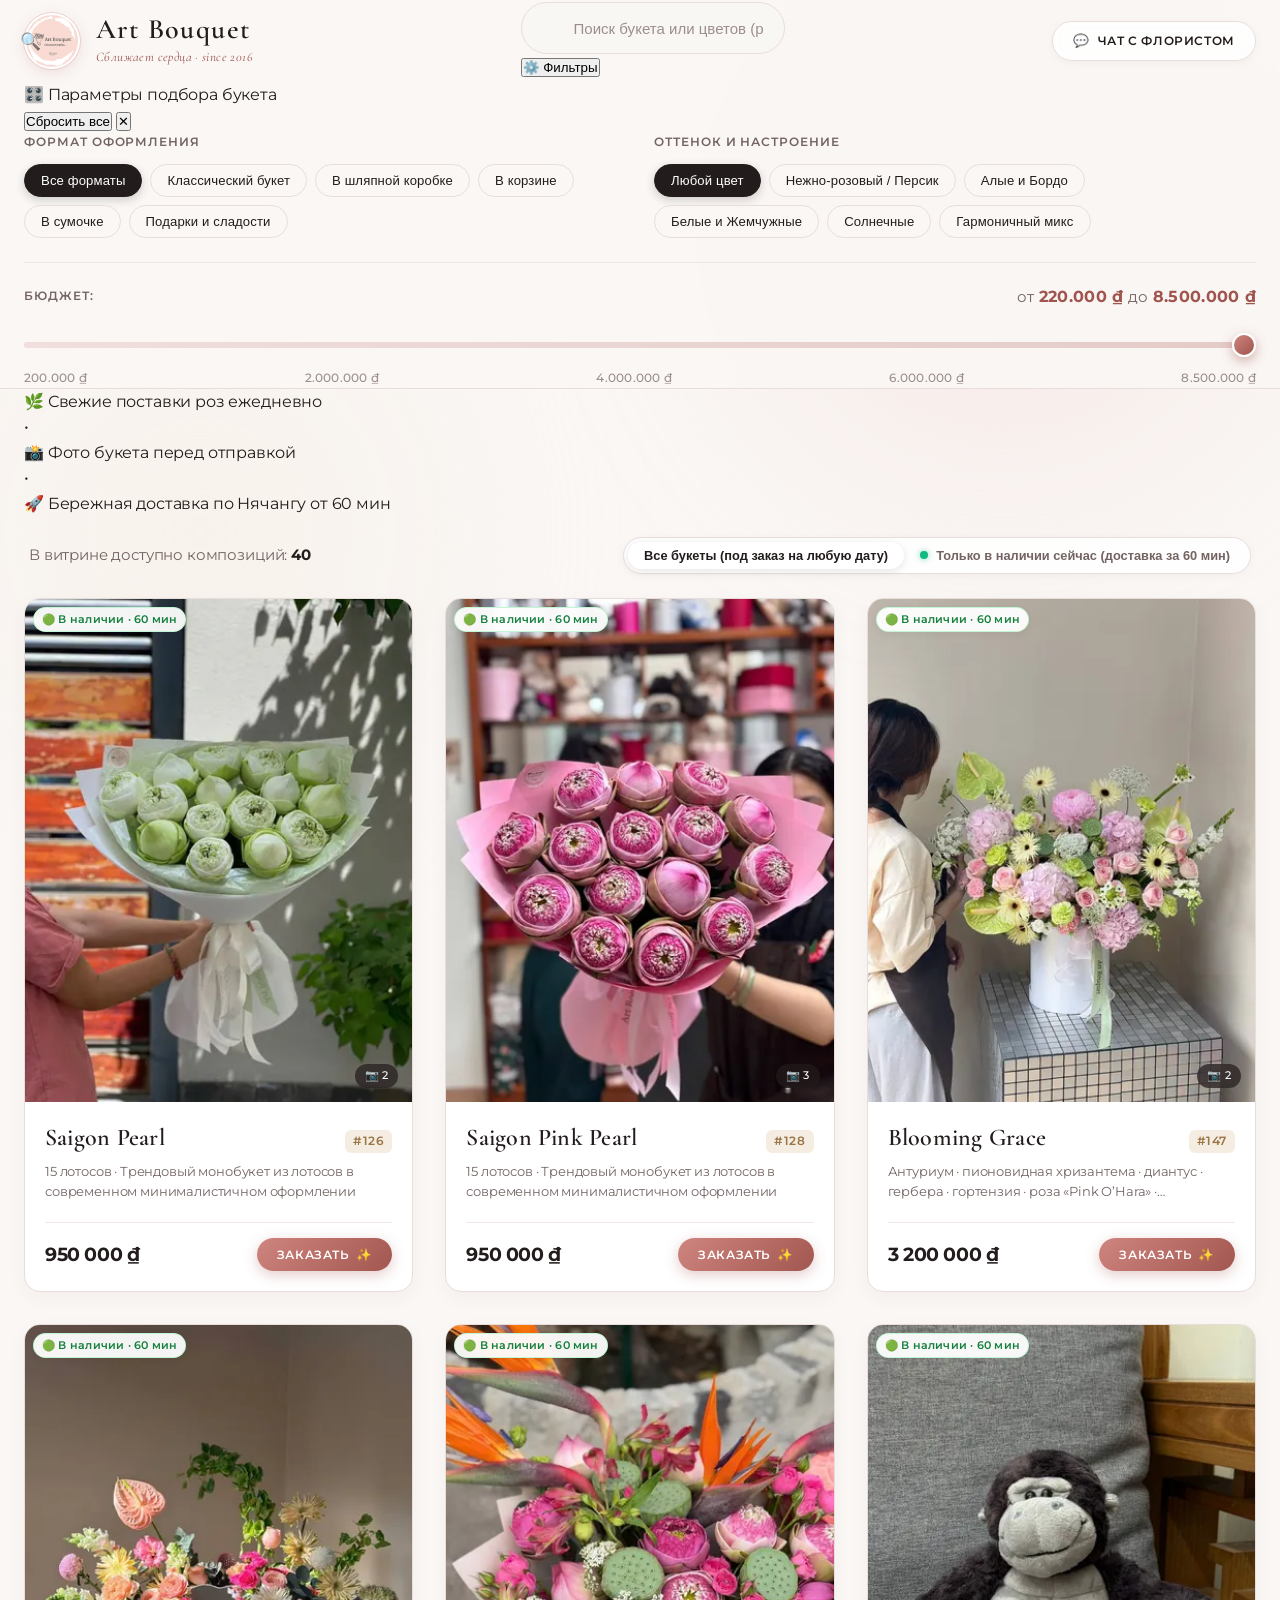
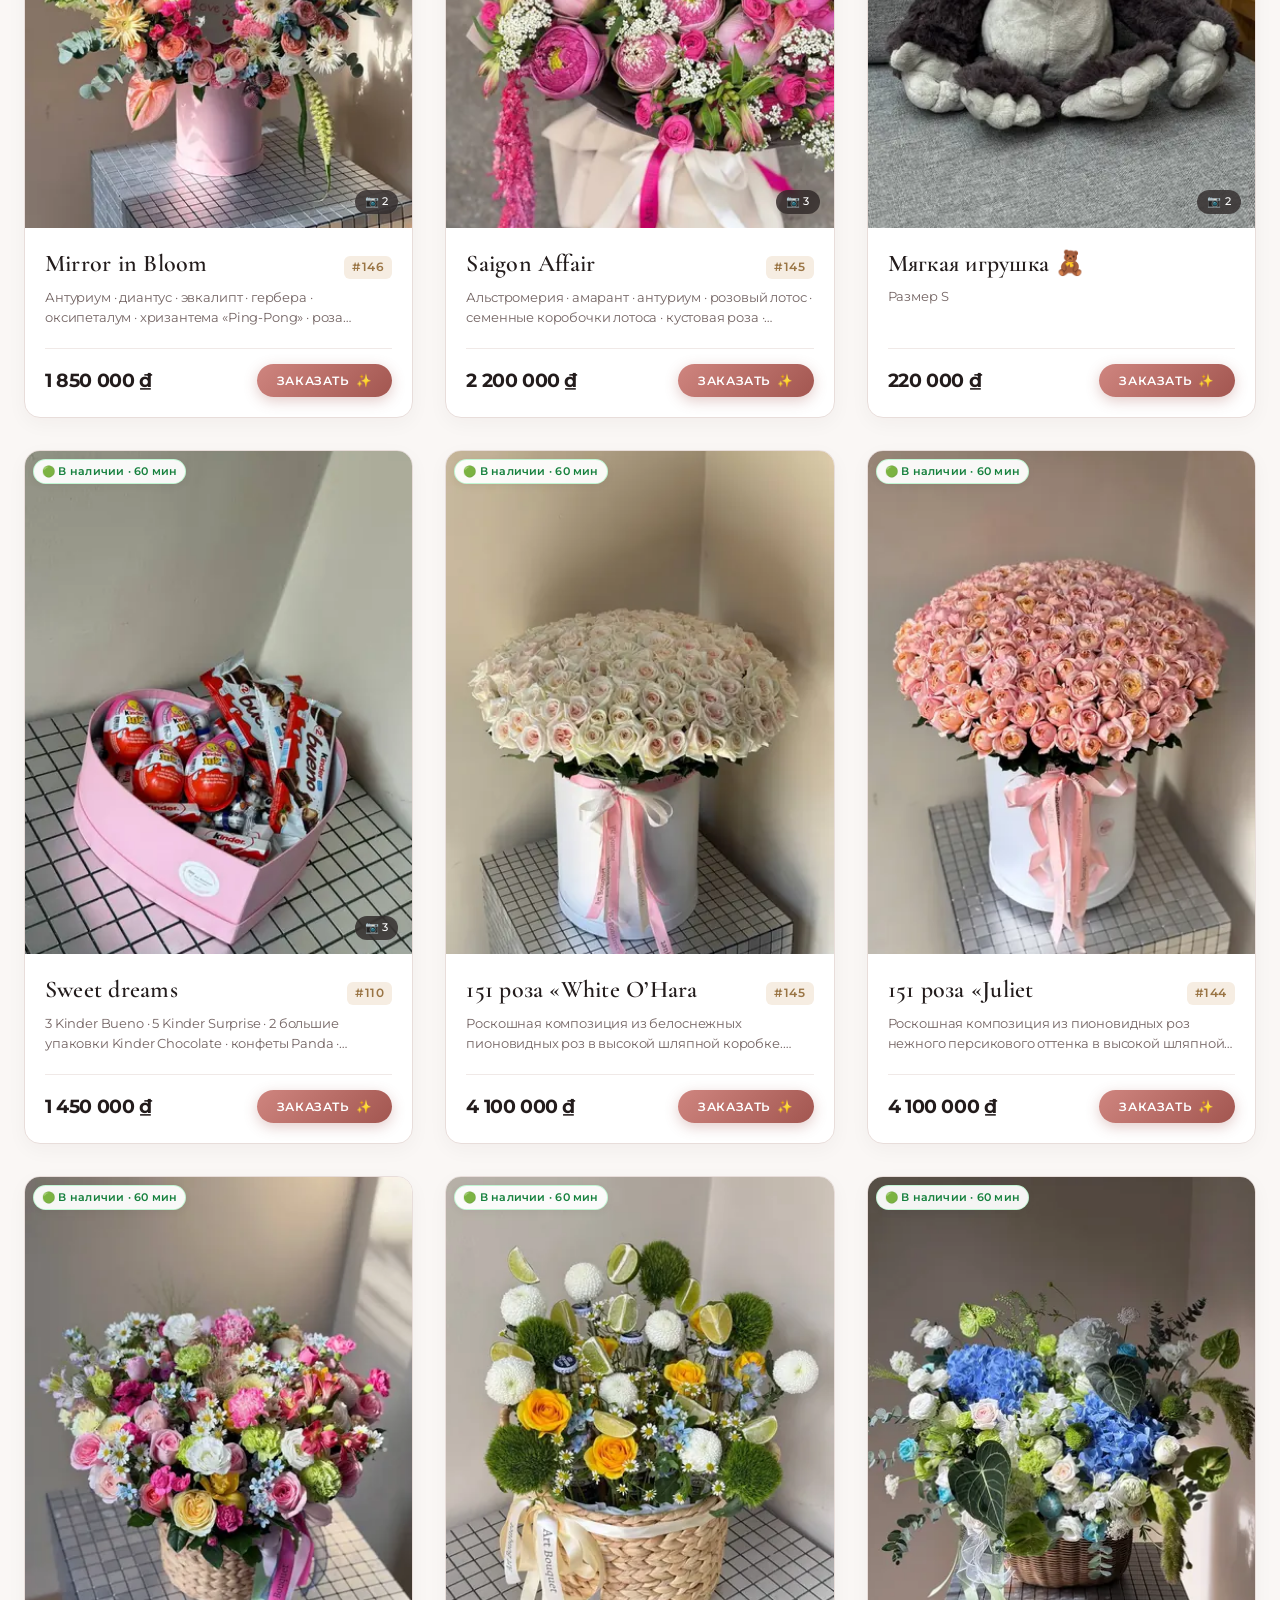
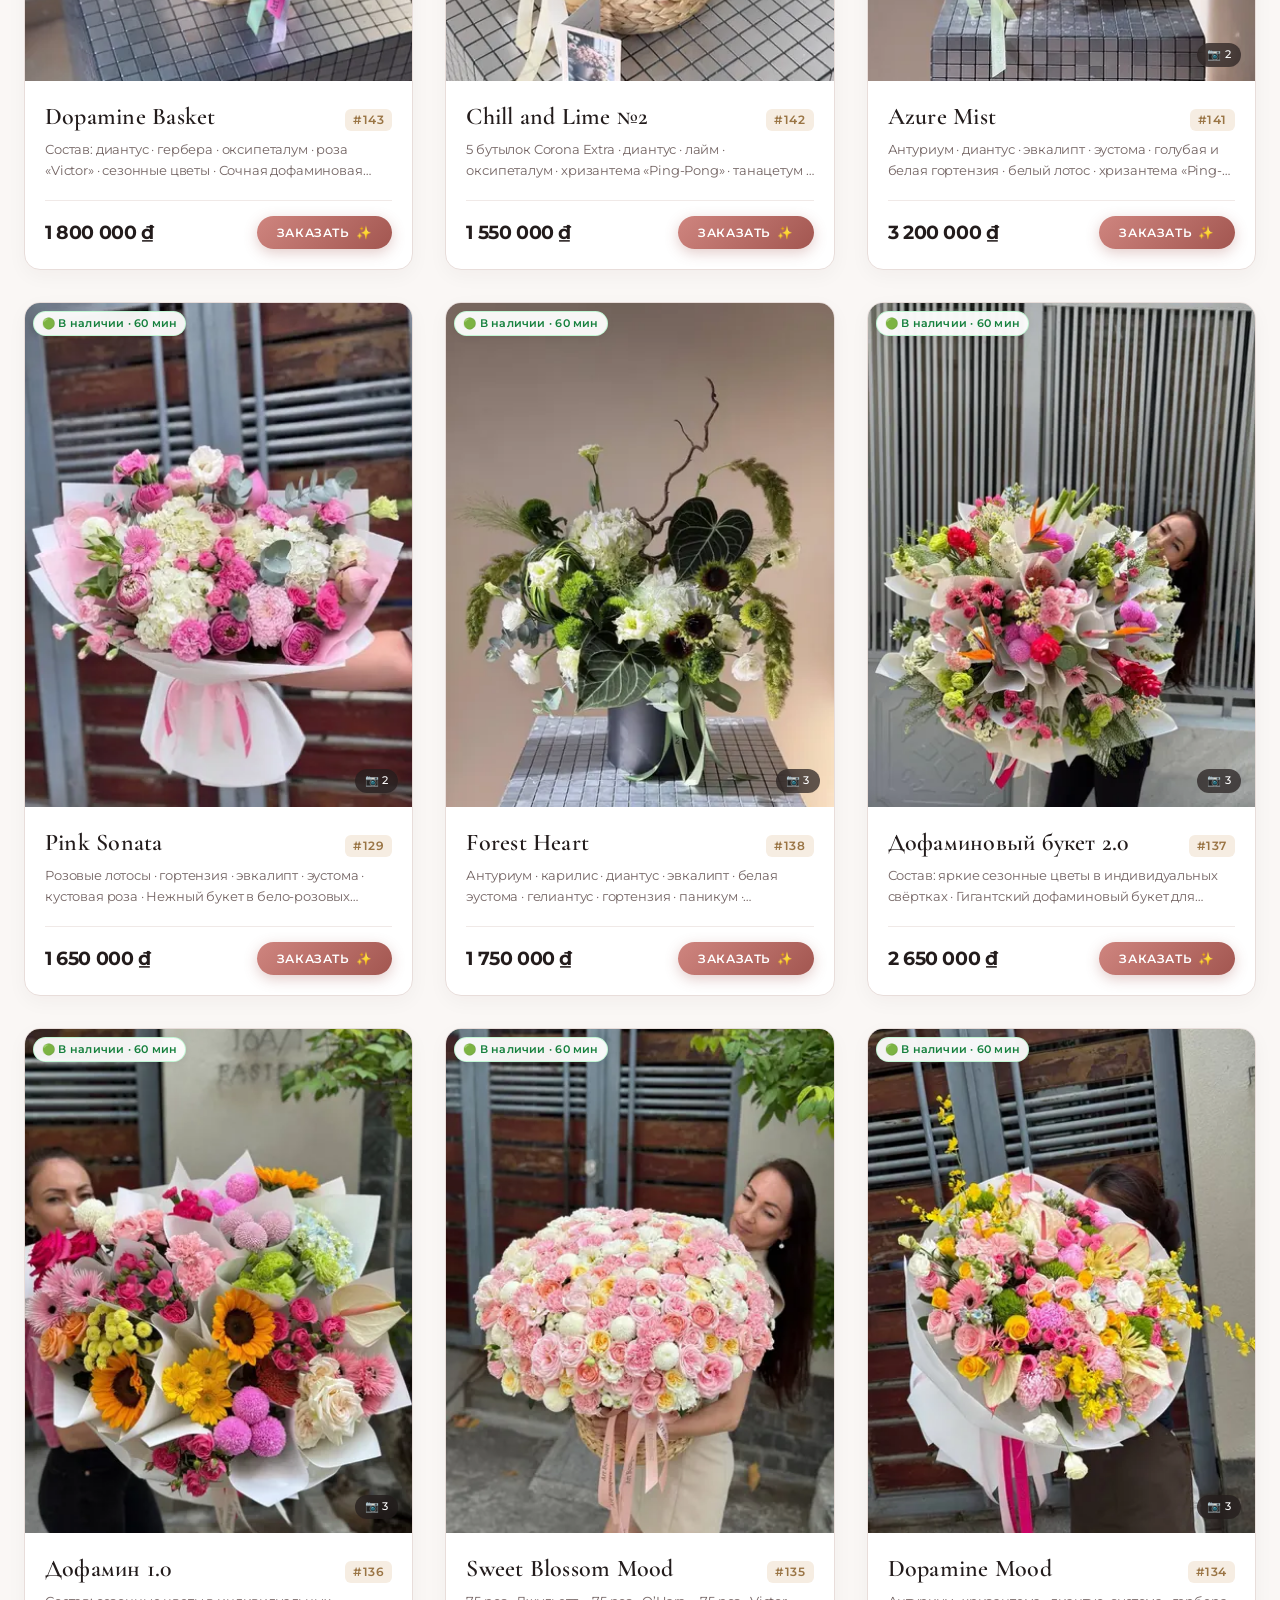
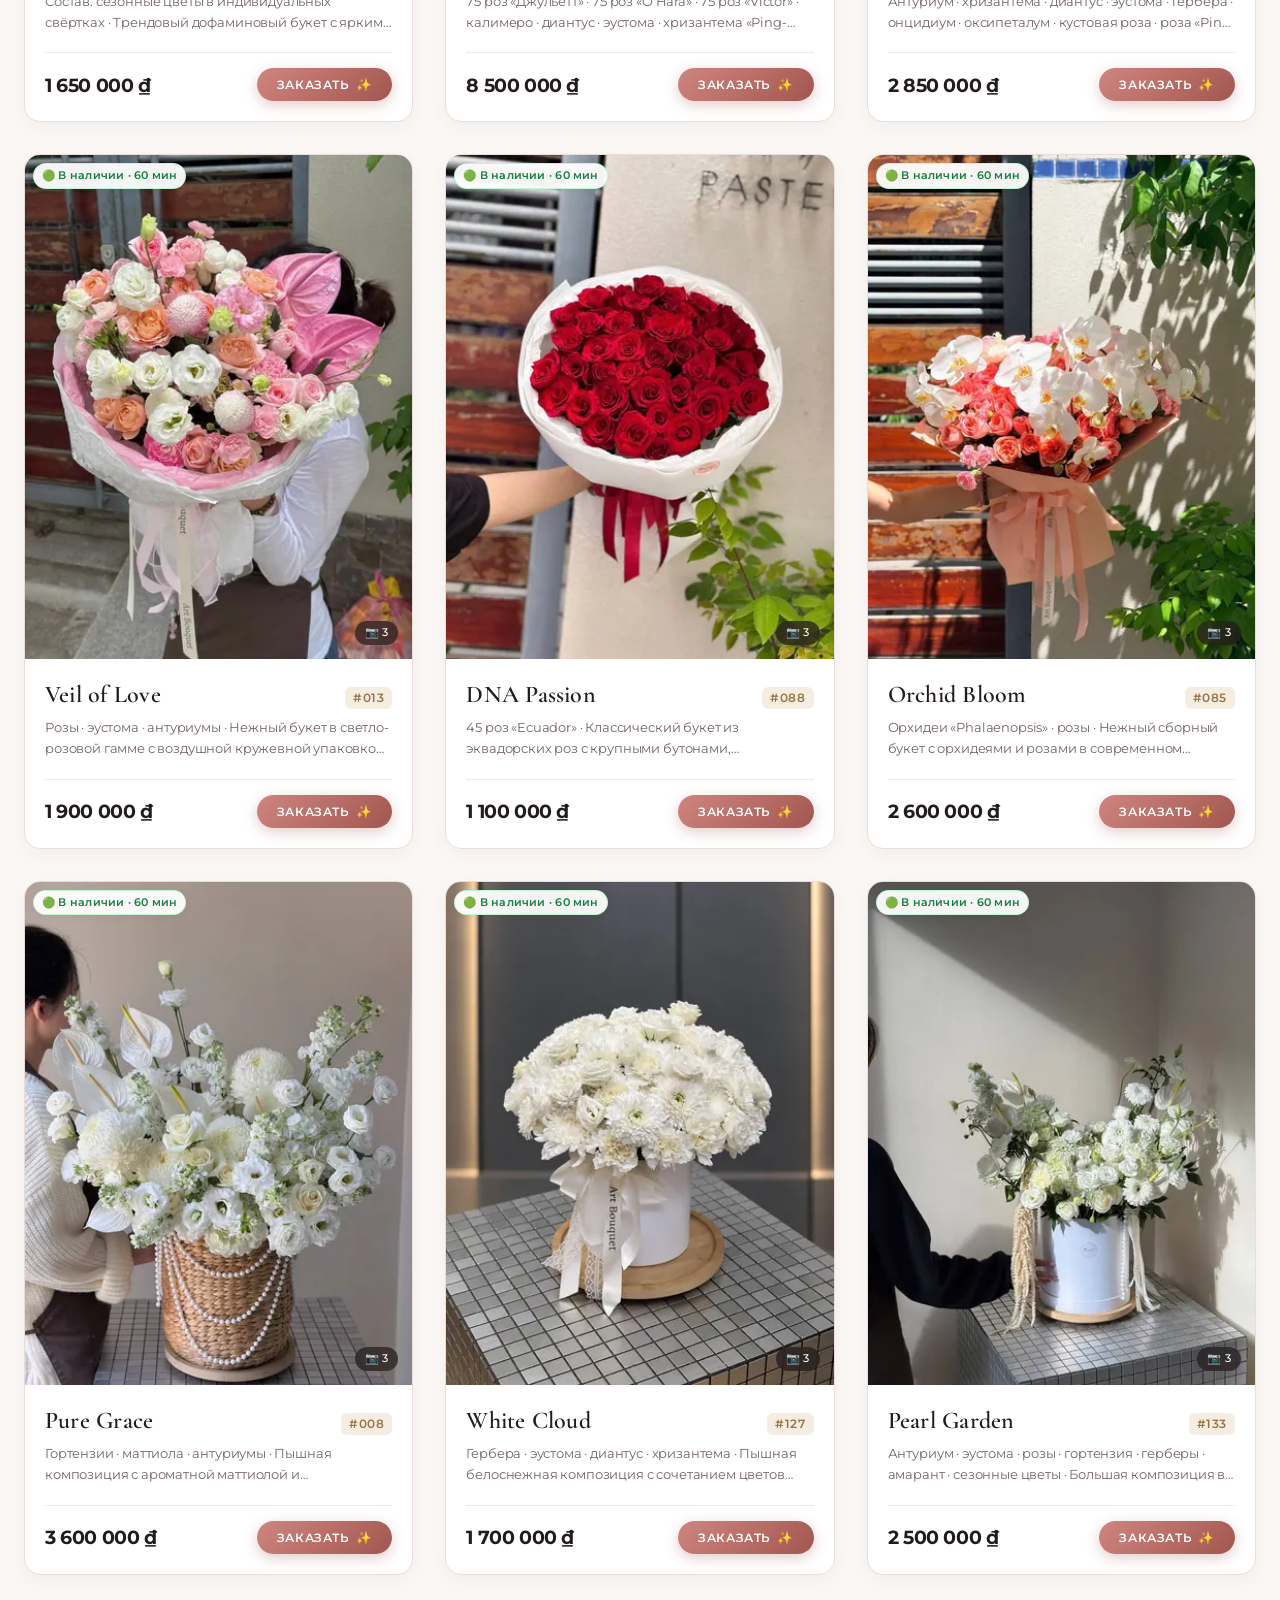
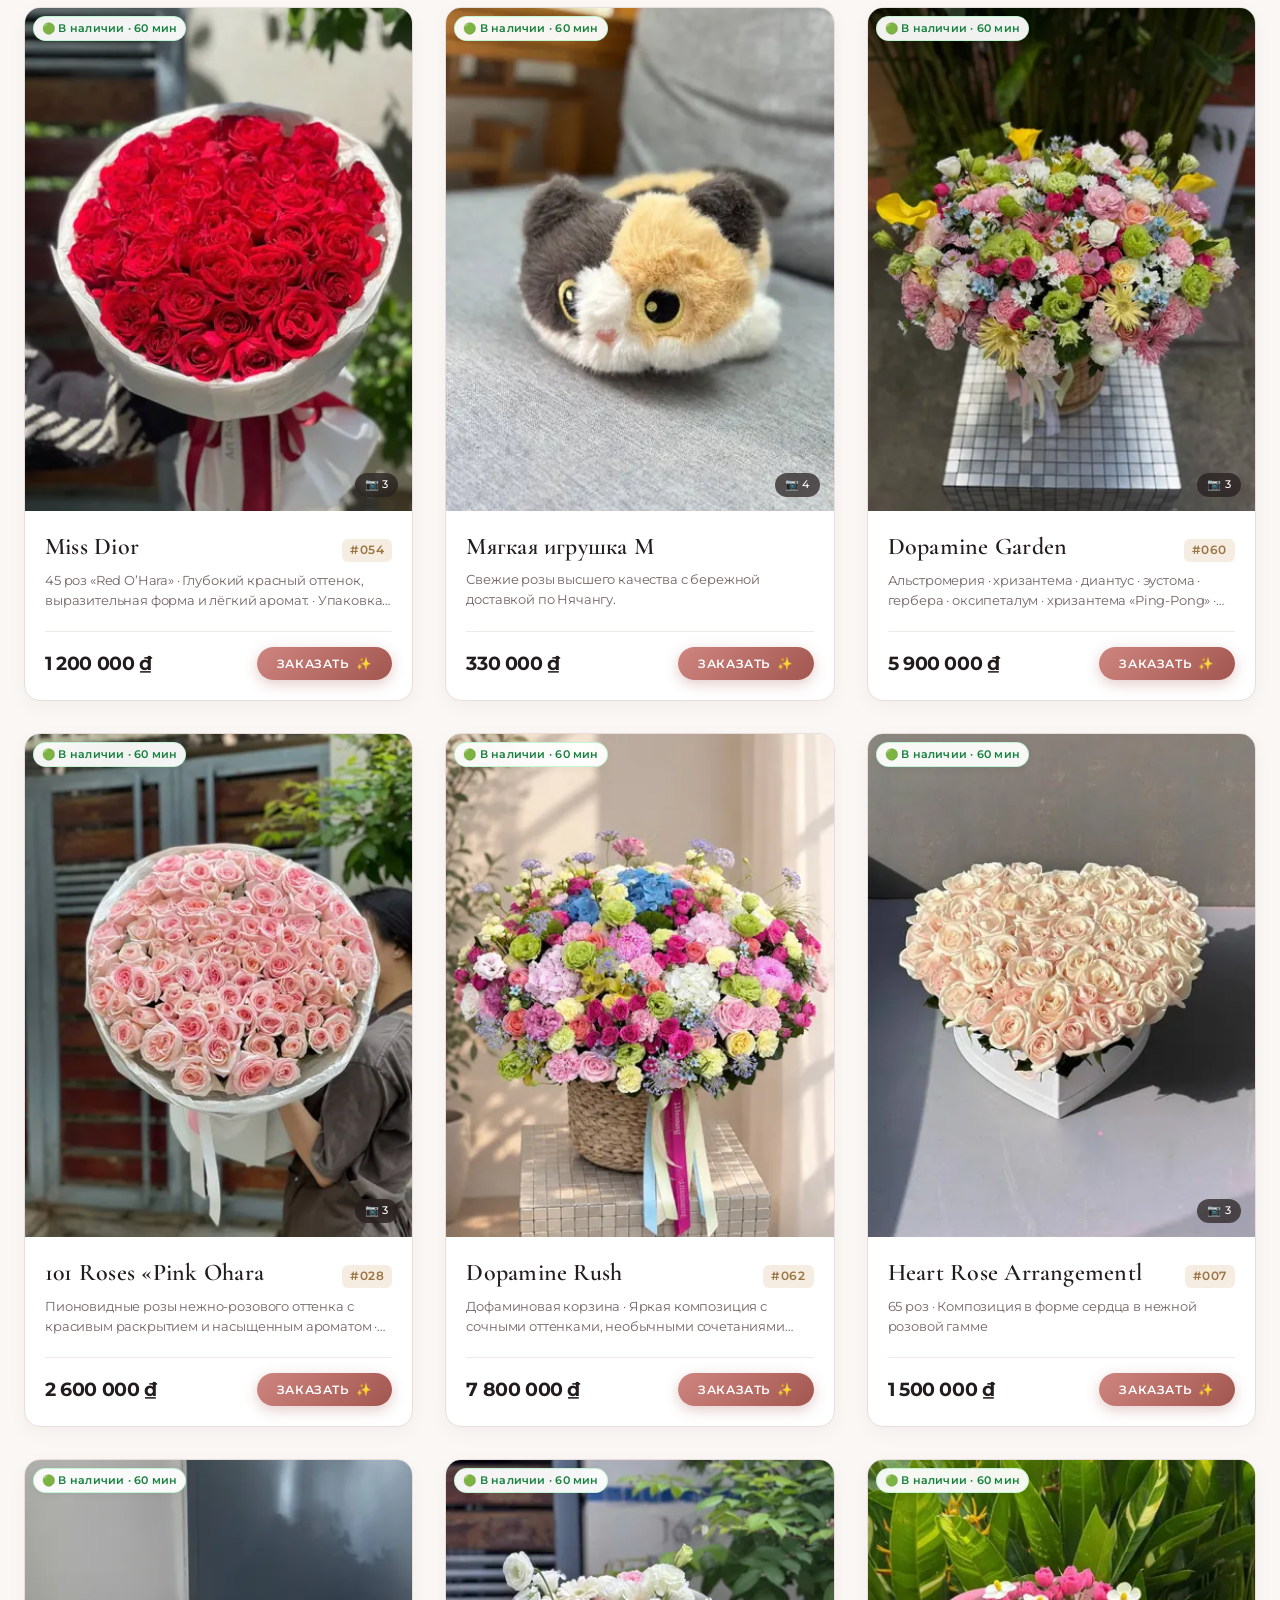
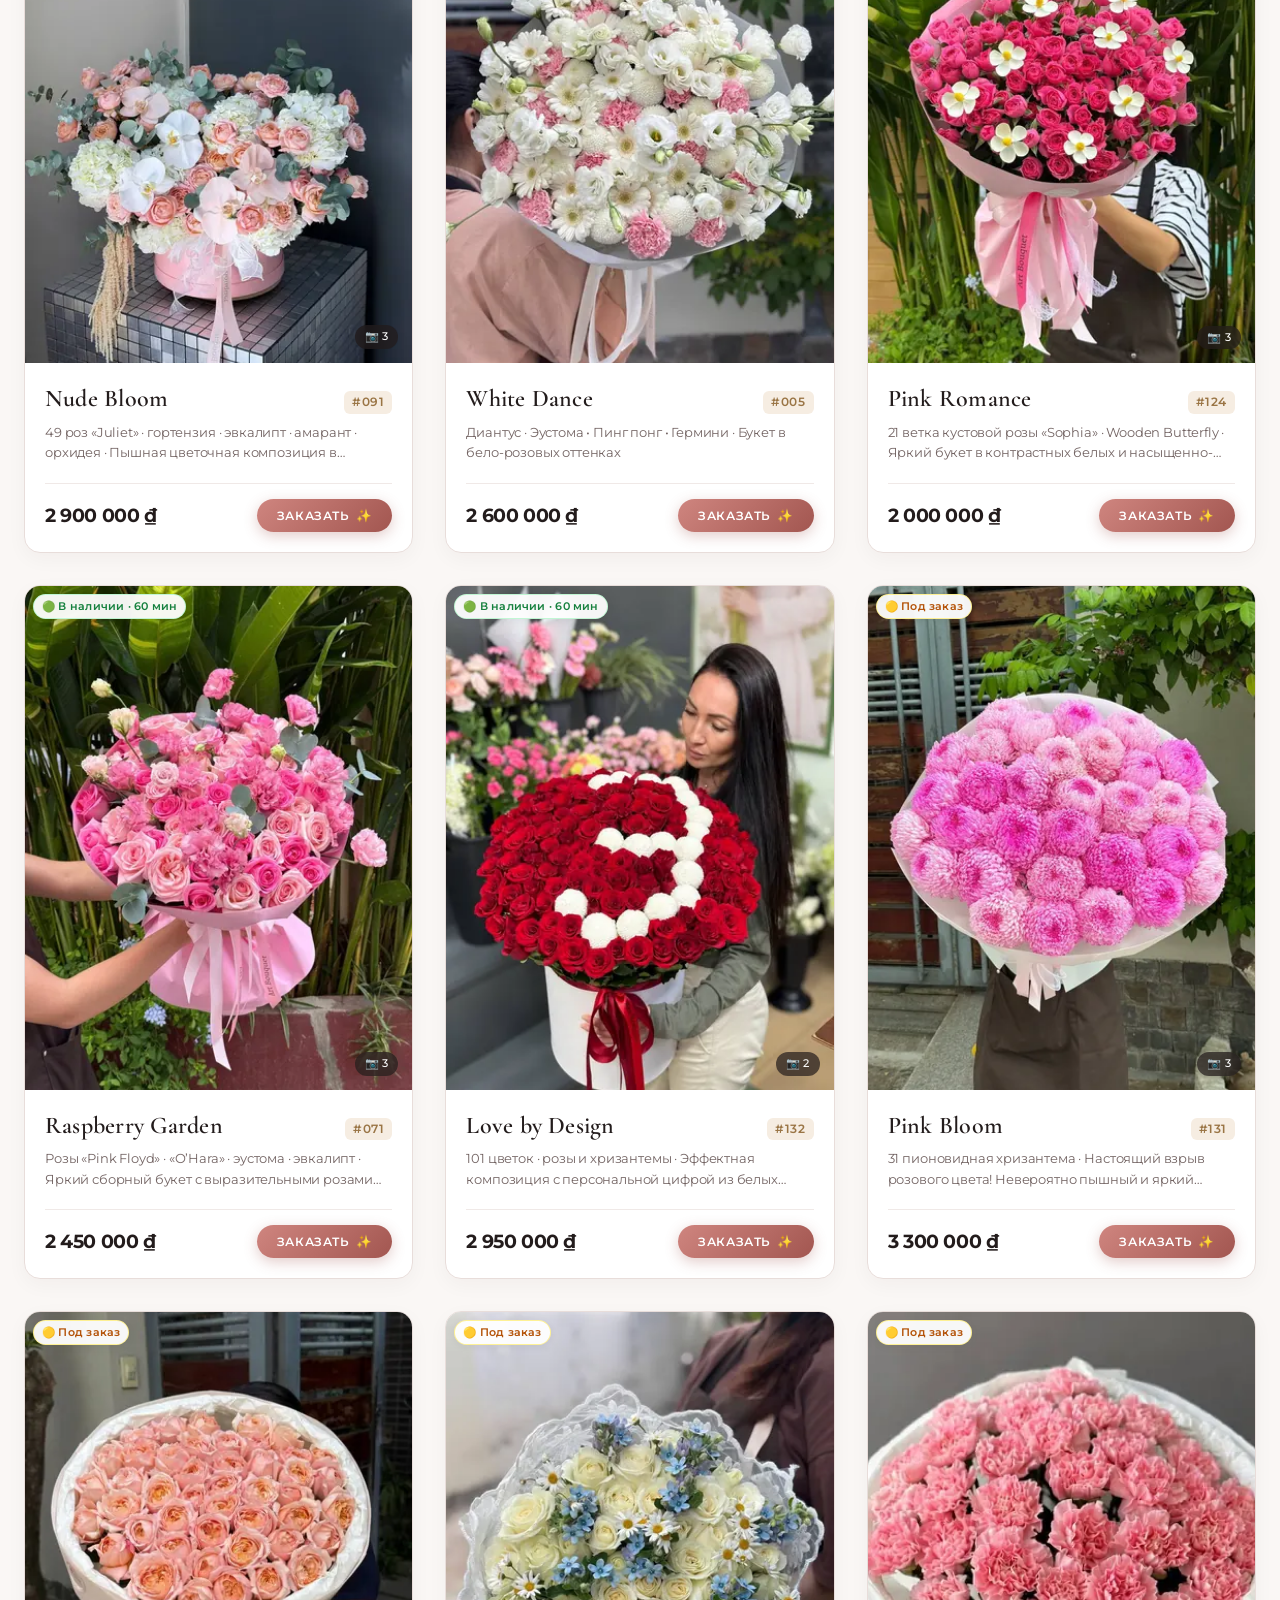
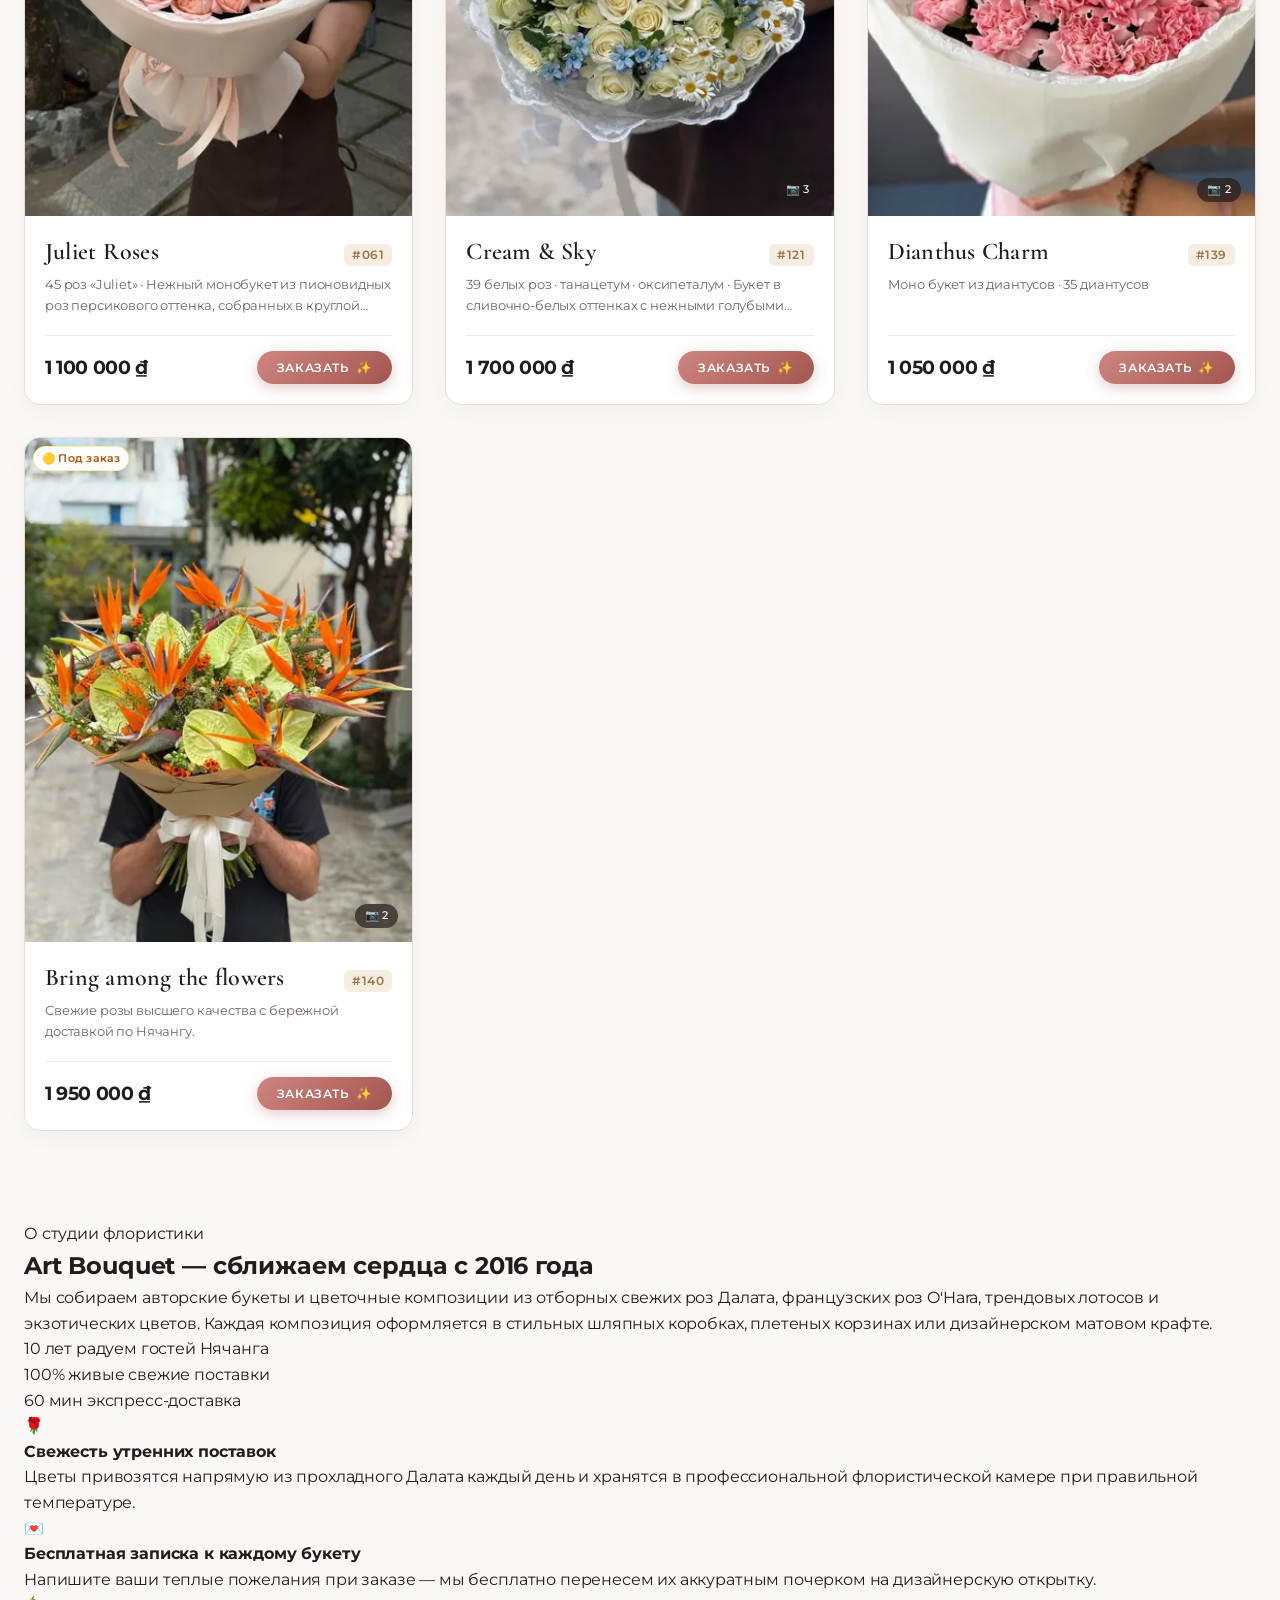
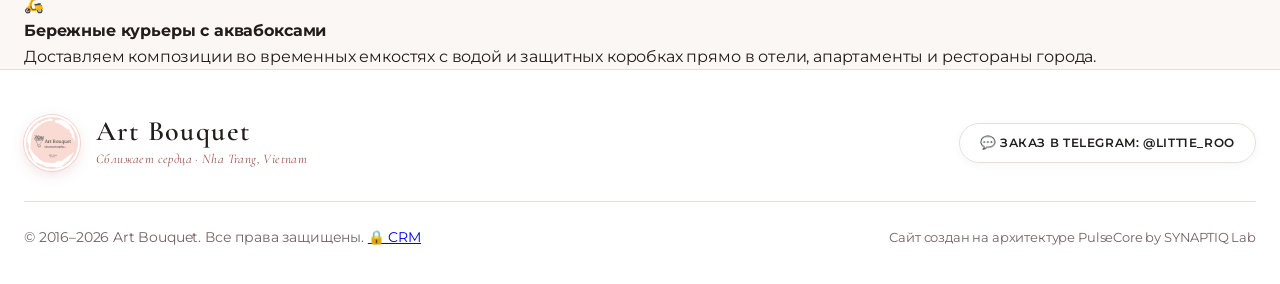
==== commit d1d0e236: "feat(art-bouquet): Catalog-First layout, search in header and filter drawer" ====
--- a/art-bouquet/index.html
+++ b/art-bouquet/index.html
@@ -11,7 +11,7 @@
   <link rel="preconnect" href="https://fonts.gstatic.com" crossorigin>
   <link href="https://fonts.googleapis.com/css2?family=Cormorant+Garamond:ital,wght@0,300;0,400;0,500;0,600;0,700;1,400;1,600&family=Montserrat:wght@300;400;500;600;700&family=Playfair+Display:ital,wght@0,500;0,600;0,700;1,400&display=swap" rel="stylesheet">
   
-  <link rel="stylesheet" href="css/style.css?v=17.0">
+  <link rel="stylesheet" href="css/style.css?v=21.0">
   <link rel="icon" type="image/jpeg" href="images/logo.jpg">
 </head>
 <body>
@@ -20,8 +20,8 @@
   <div class="bg-ambient-brush"></div>
   <div class="bg-ambient-brush-2"></div>
 
-  <!-- Header -->
-  <header class="site-header">
+  <!-- Header with Integrated Search & Filter Drawer -->
+  <header class="site-header" id="siteHeader">
     <div class="container header-inner">
       <a href="index.html" class="brand-group">
         <img src="images/logo.jpg" alt="Art Bouquet Nha Trang" class="brand-logo-img">
@@ -31,49 +31,41 @@
         </div>
       </a>
 
+      <!-- Center Search & Filter Trigger -->
+      <div class="header-search-wrap">
+        <div class="header-search-bar">
+          <span class="search-icon">🔍</span>
+          <input type="text" id="searchInput" class="search-input" placeholder="Поиск букета или цветов (розы, пионы, лотос)..." autocomplete="off">
+          <button type="button" class="search-clear-btn" id="searchClearBtn" aria-label="Очистить поиск" style="display: none;">✕</button>
+        </div>
+        <button type="button" class="filter-toggle-btn" id="filterToggleBtn" aria-label="Открыть фильтры">
+          <span class="filter-icon">⚙️</span>
+          <span class="filter-btn-text">Фильтры</span>
+          <span class="filter-badge" id="filterActiveBadge" style="display:none;">0</span>
+        </button>
+      </div>
+
+      <!-- Right Contact Action -->
       <div class="header-actions">
-        <a href="admin.html" class="contact-pill" title="Панель управления флориста (PIN: 1234)" style="background: rgba(189, 117, 111, 0.1); border-color: rgba(189, 117, 111, 0.4); color: var(--color-primary-dark);">
-          <span>🔒</span>
-          <span>CRM Флориста</span>
+        <a href="https://t.me/litt1e_roo" target="_blank" class="contact-pill contact-chat-pill" title="Написать флористу в Telegram">
+          <span>💬</span>
+          <span class="chat-pill-label">Чат с флористом</span>
         </a>
-        <a href="https://t.me/litt1e_roo" target="_blank" class="contact-pill" title="Написать флористу">
-          <span>💬</span>
-          <span>Чат с флористом</span>
-        </a>
-      </div>
-    </div>
-  </header>
-
-  <!-- Hero Section -->
-  <section class="hero-section">
-    <div class="container">
-      <h1 class="hero-title">
-        Цветы, которые <span>говорят о чувствах</span>
-      </h1>
-      <p class="hero-subtitle">
-        Коллекция премиальных букетов из отборных свежих роз, трендовых лотосов и экзотических цветов в стильных коробках, плетеных корзинах и авторском крафте с доставкой по Нячангу.
-      </p>
-
-      <div class="hero-features-line">
-        <span>Свежие поставки роз ежедневно</span>
-        <span class="feat-dot">•</span>
-        <span>Бережная доставка</span>
-        <span class="feat-dot">•</span>
-        <span>Фото букета перед отправкой</span>
-      </div>
-    </div>
-  </section>
-
-  <!-- Catalog Section -->
-  <section class="catalog-section">
-    <div class="container">
-      
-      <!-- Interactive Filter Box -->
-      <div class="filter-card">
-        <!-- Search Input -->
-        <div class="search-bar-wrap">
-          <span class="search-icon">🔍</span>
-          <input type="text" id="searchInput" class="search-input" placeholder="Поиск по названию букета или сорту цветов (например, пионы, лотос, O'Hara)...">
+      </div>
+    </div>
+
+    <!-- Dropdown / Slide-down Filter Drawer -->
+    <div class="filter-drawer" id="filterDrawer">
+      <div class="container filter-drawer-inner">
+        <div class="filter-drawer-header">
+          <div class="filter-drawer-heading">
+            <span class="filter-drawer-icon">🎛️</span>
+            <span class="filter-drawer-title">Параметры подбора букета</span>
+          </div>
+          <div class="filter-drawer-actions">
+            <button type="button" class="filter-reset-link" id="filterResetBtn">Сбросить все</button>
+            <button type="button" class="filter-close-btn" id="filterCloseBtn" aria-label="Закрыть фильтры">✕</button>
+          </div>
         </div>
 
         <div class="filters-top-grid">
@@ -130,6 +122,32 @@
           </div>
         </div>
       </div>
+    </div>
+  </header>
+
+  <!-- Micro Trust Ticker -->
+  <div class="trust-ticker-bar">
+    <div class="container trust-ticker-inner">
+      <div class="trust-item">
+        <span class="trust-ico">🌿</span>
+        <span>Свежие поставки роз ежедневно</span>
+      </div>
+      <span class="trust-dot">•</span>
+      <div class="trust-item">
+        <span class="trust-ico">📸</span>
+        <span>Фото букета перед отправкой</span>
+      </div>
+      <span class="trust-dot">•</span>
+      <div class="trust-item">
+        <span class="trust-ico">🚀</span>
+        <span>Бережная доставка по Нячангу от 60 мин</span>
+      </div>
+    </div>
+  </div>
+
+  <!-- Catalog Section (Starts immediately!) -->
+  <section class="catalog-section" id="catalogSection">
+    <div class="container">
 
       <!-- Counter & Stock Filter Toggle -->
       <div class="catalog-counter-bar">
@@ -287,6 +305,61 @@
     </div>
   </div>
 
+  <!-- About & Quality Assurance Section (Under Catalog) -->
+  <section class="about-studio-section" id="aboutSection">
+    <div class="container">
+      <div class="about-card">
+        <div class="about-grid">
+          <div class="about-info">
+            <span class="section-tag">О студии флористики</span>
+            <h2 class="about-title">Art Bouquet — сближаем сердца с 2016 года</h2>
+            <p class="about-text">
+              Мы собираем авторские букеты и цветочные композиции из отборных свежих роз Далата, французских роз O'Hara, трендовых лотосов и экзотических цветов. Каждая композиция оформляется в стильных шляпных коробках, плетеных корзинах или дизайнерском матовом крафте.
+            </p>
+            <div class="about-stats-grid">
+              <div class="stat-pill">
+                <span class="stat-num">10 лет</span>
+                <span class="stat-lbl">радуем гостей Нячанга</span>
+              </div>
+              <div class="stat-pill">
+                <span class="stat-num">100%</span>
+                <span class="stat-lbl">живые свежие поставки</span>
+              </div>
+              <div class="stat-pill">
+                <span class="stat-num">60 мин</span>
+                <span class="stat-lbl">экспресс-доставка</span>
+              </div>
+            </div>
+          </div>
+          
+          <div class="about-features-col">
+            <div class="pillar-item">
+              <span class="pillar-icon">🌹</span>
+              <div class="pillar-content">
+                <h4 class="pillar-title">Свежесть утренних поставок</h4>
+                <p class="pillar-desc">Цветы привозятся напрямую из прохладного Далата каждый день и хранятся в профессиональной флористической камере при правильной температуре.</p>
+              </div>
+            </div>
+            <div class="pillar-item">
+              <span class="pillar-icon">💌</span>
+              <div class="pillar-content">
+                <h4 class="pillar-title">Бесплатная записка к каждому букету</h4>
+                <p class="pillar-desc">Напишите ваши теплые пожелания при заказе — мы бесплатно перенесем их аккуратным почерком на дизайнерскую открытку.</p>
+              </div>
+            </div>
+            <div class="pillar-item">
+              <span class="pillar-icon">🛵</span>
+              <div class="pillar-content">
+                <h4 class="pillar-title">Бережные курьеры с аквабоксами</h4>
+                <p class="pillar-desc">Доставляем композиции во временных емкостях с водой и защитных коробках прямо в отели, апартаменты и рестораны города.</p>
+              </div>
+            </div>
+          </div>
+        </div>
+      </div>
+    </div>
+  </section>
+
   <!-- Footer with mandatory PulseCore attribution -->
   <footer class="site-footer">
     <div class="container">
@@ -306,8 +379,9 @@
       </div>
 
       <div class="footer-bottom">
-        <div>
-          © 2016–2026 Art Bouquet. Все права защищены.
+        <div class="footer-copy-wrap">
+          <span>© 2016–2026 Art Bouquet. Все права защищены.</span>
+          <a href="admin.html" class="crm-footer-link" title="Вход в CRM для флориста (PIN: 1234)">🔒 CRM</a>
         </div>
         <div>
           <a href="https://synaptiqlab.tech/#pricing" target="_blank" rel="noopener noreferrer" class="pulsecore-link">
@@ -318,7 +392,7 @@
     </div>
   </footer>
 
-  <script src="js/data.js?v=20.0"></script>
-  <script src="js/app.js?v=20.0"></script>
+  <script src="js/data.js?v=21.0"></script>
+  <script src="js/app.js?v=21.0"></script>
 </body>
 </html>
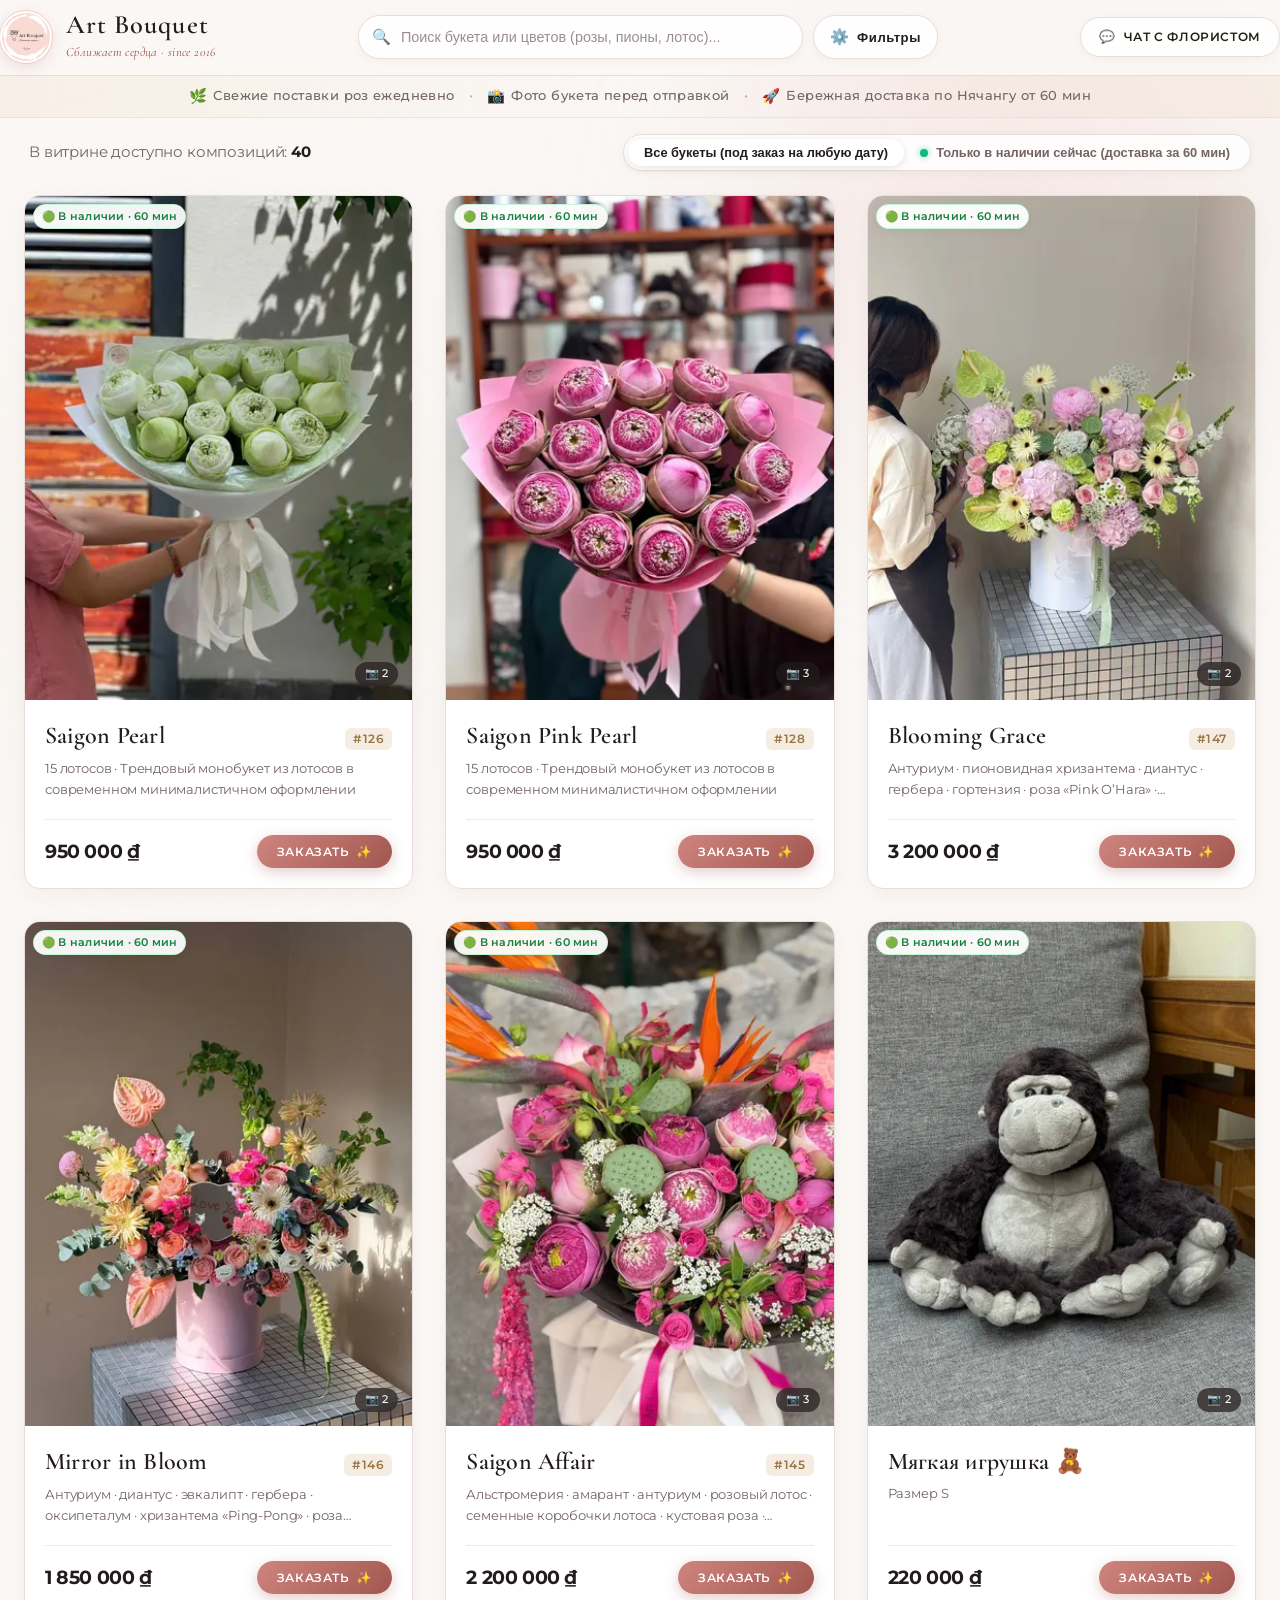
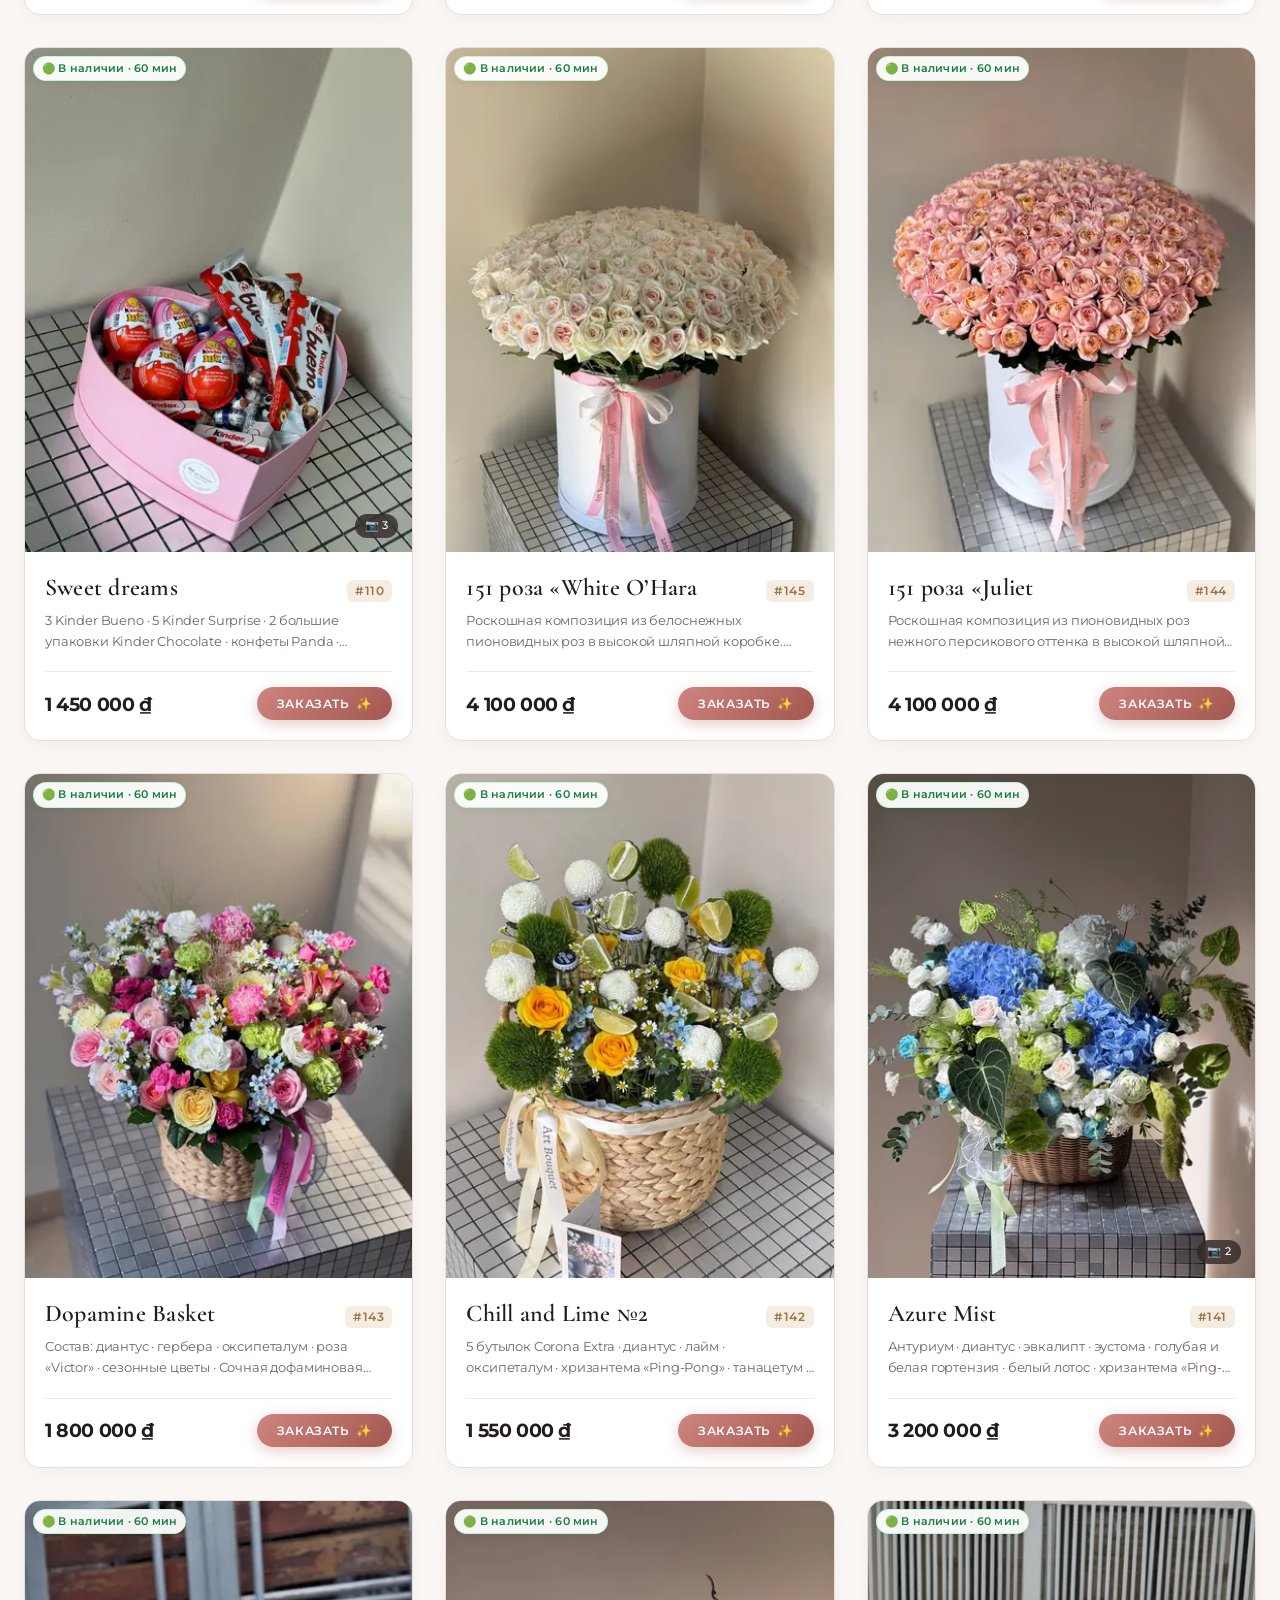
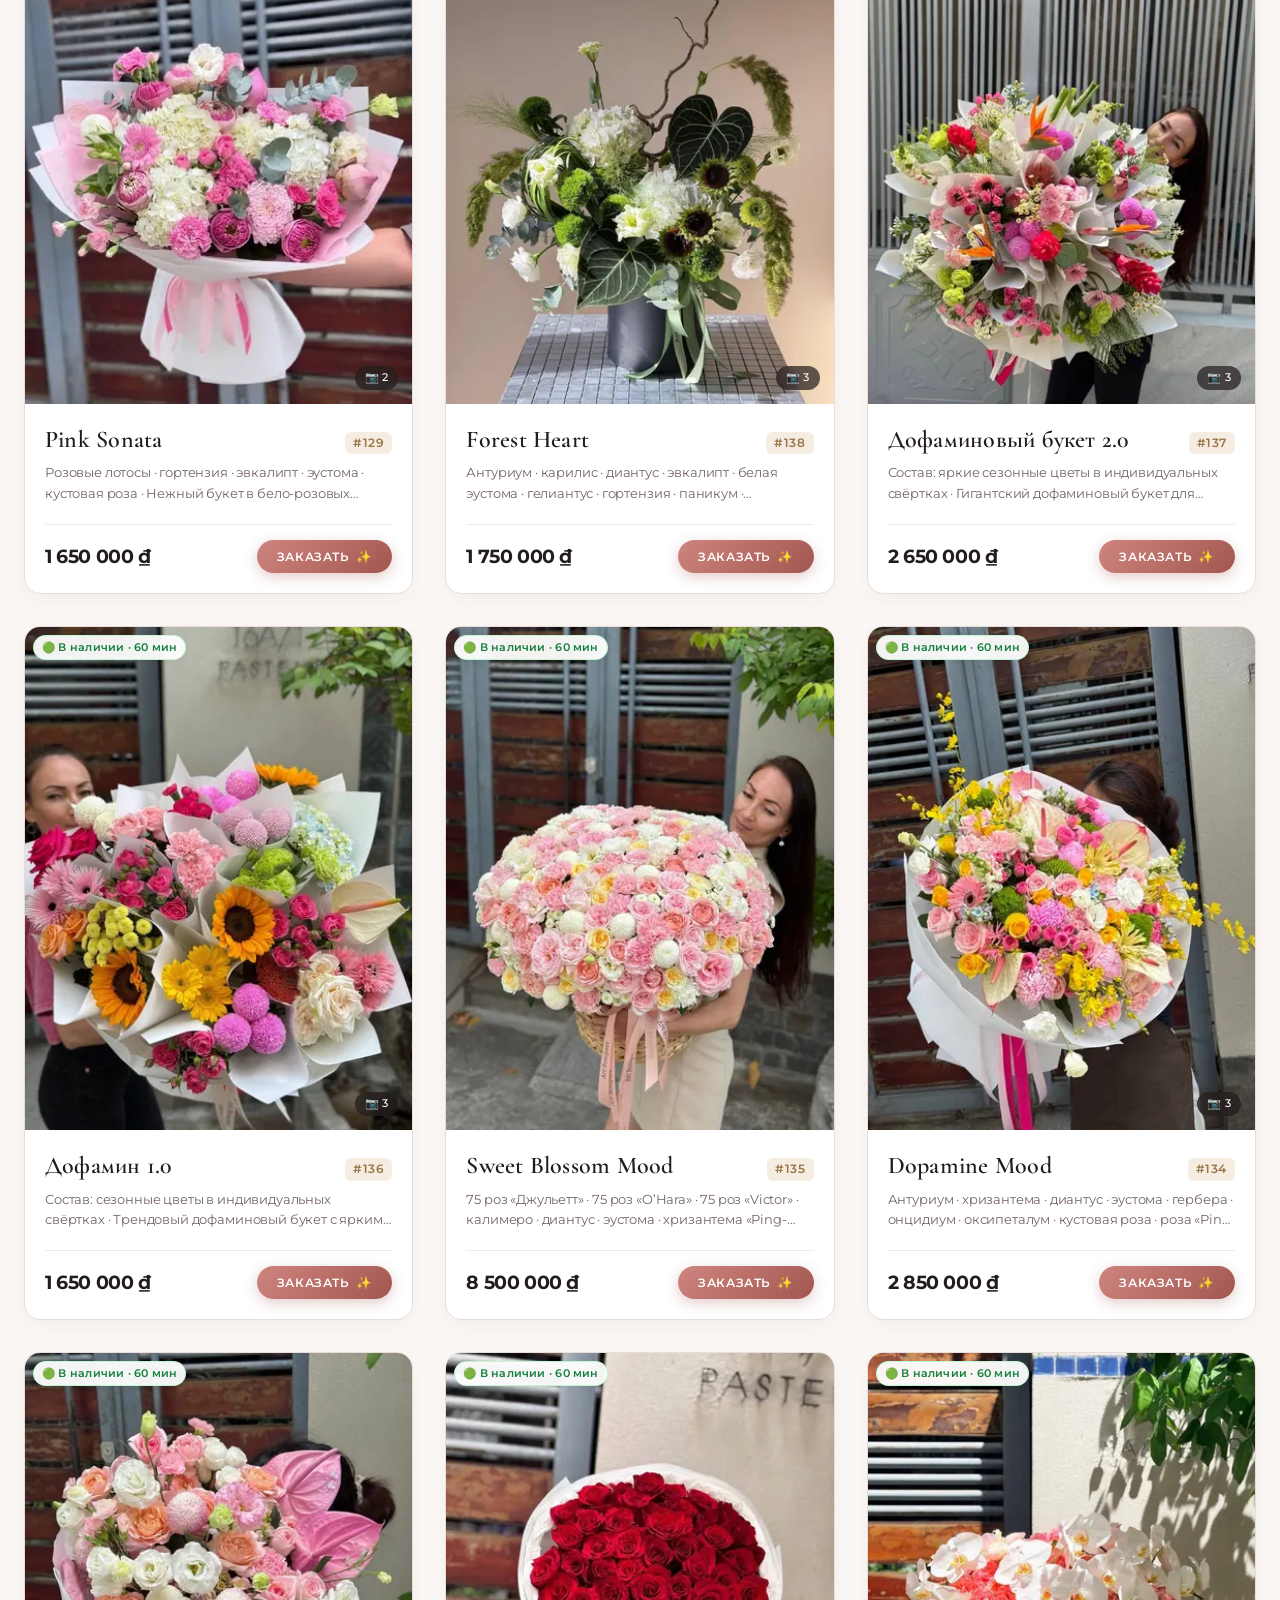
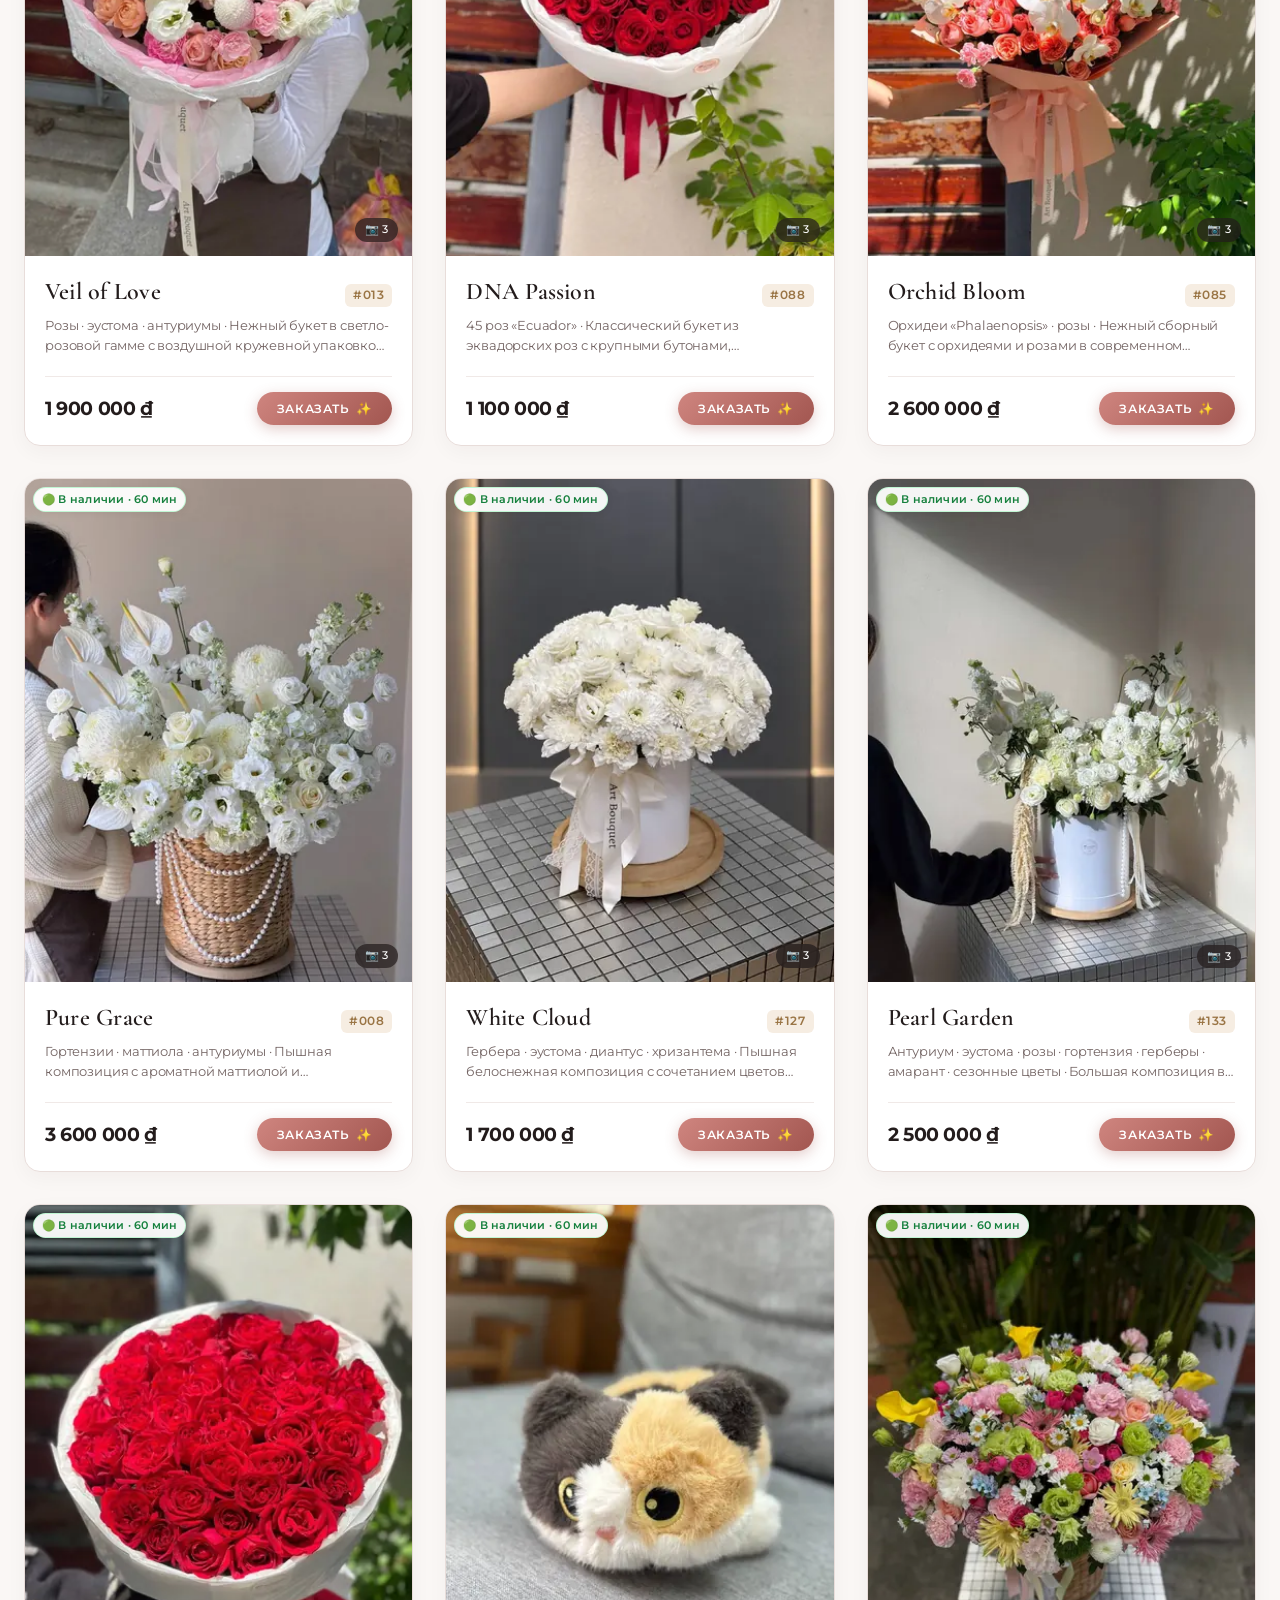
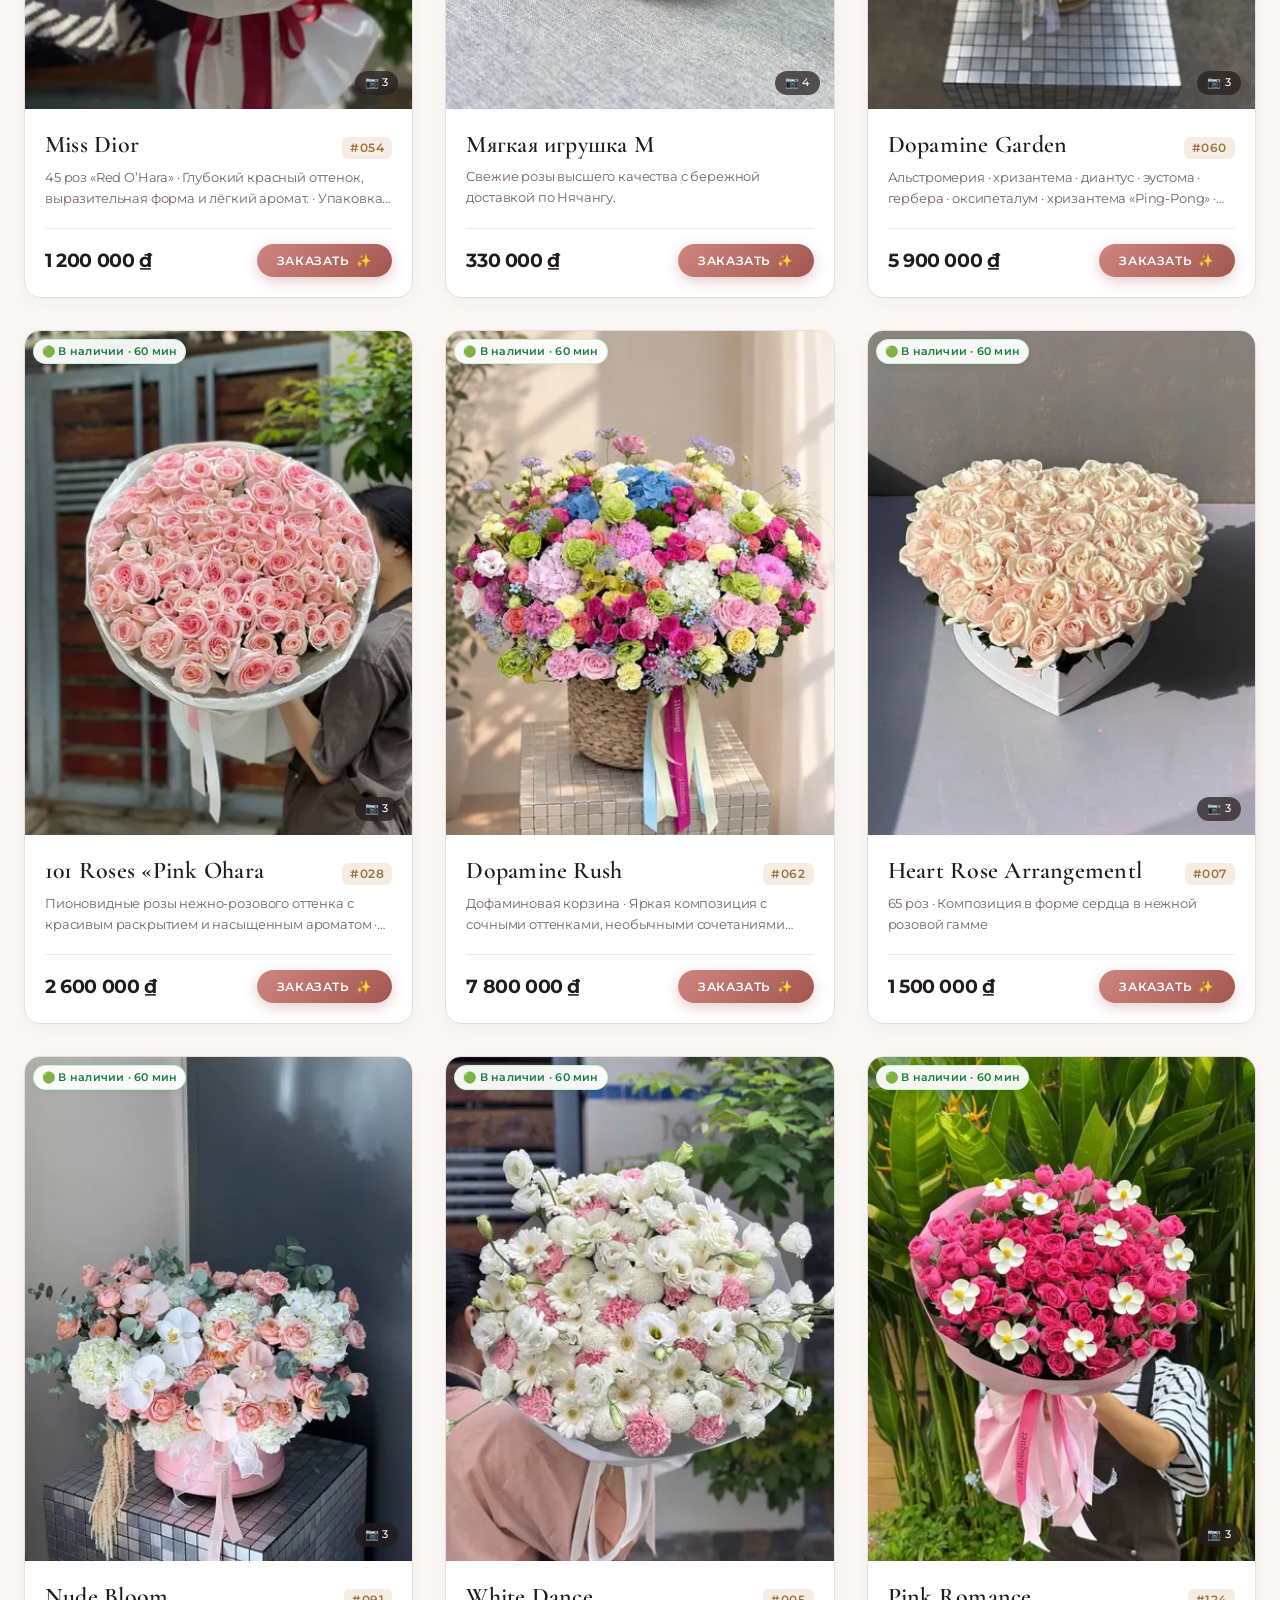
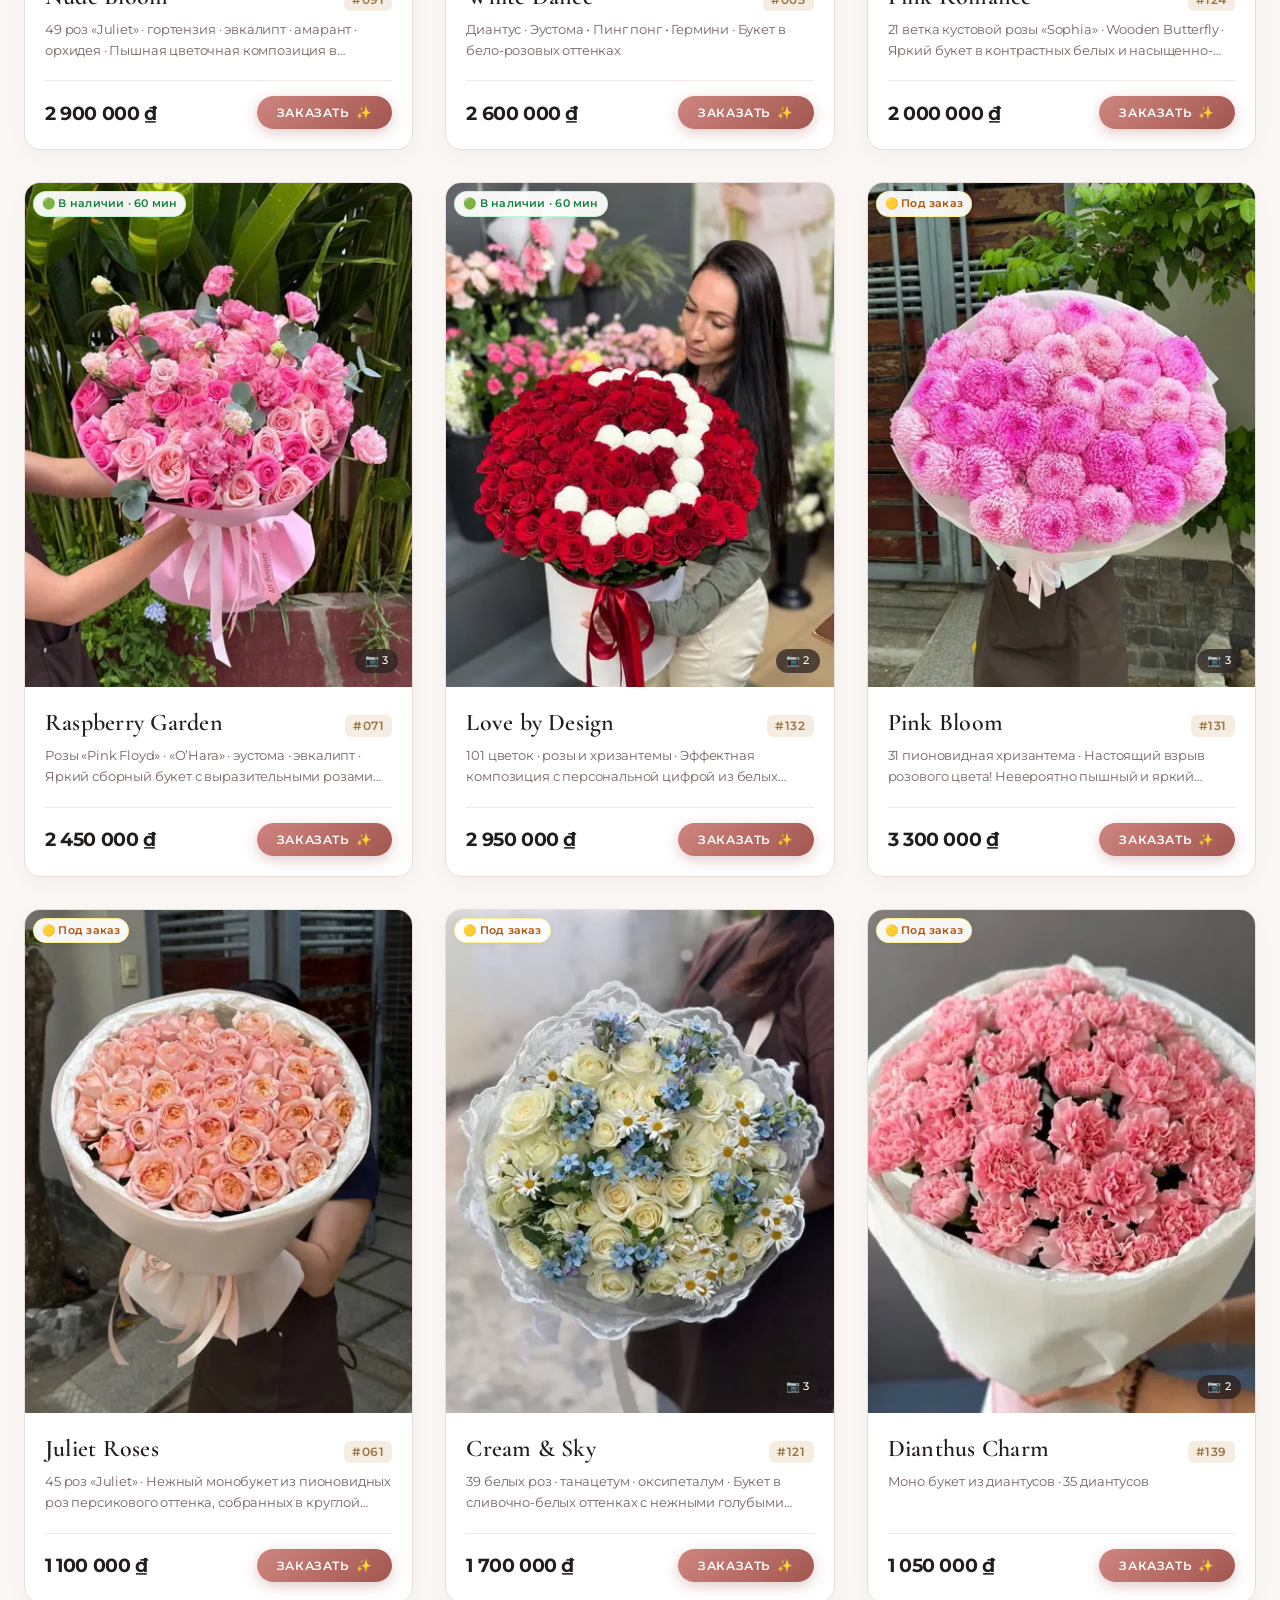
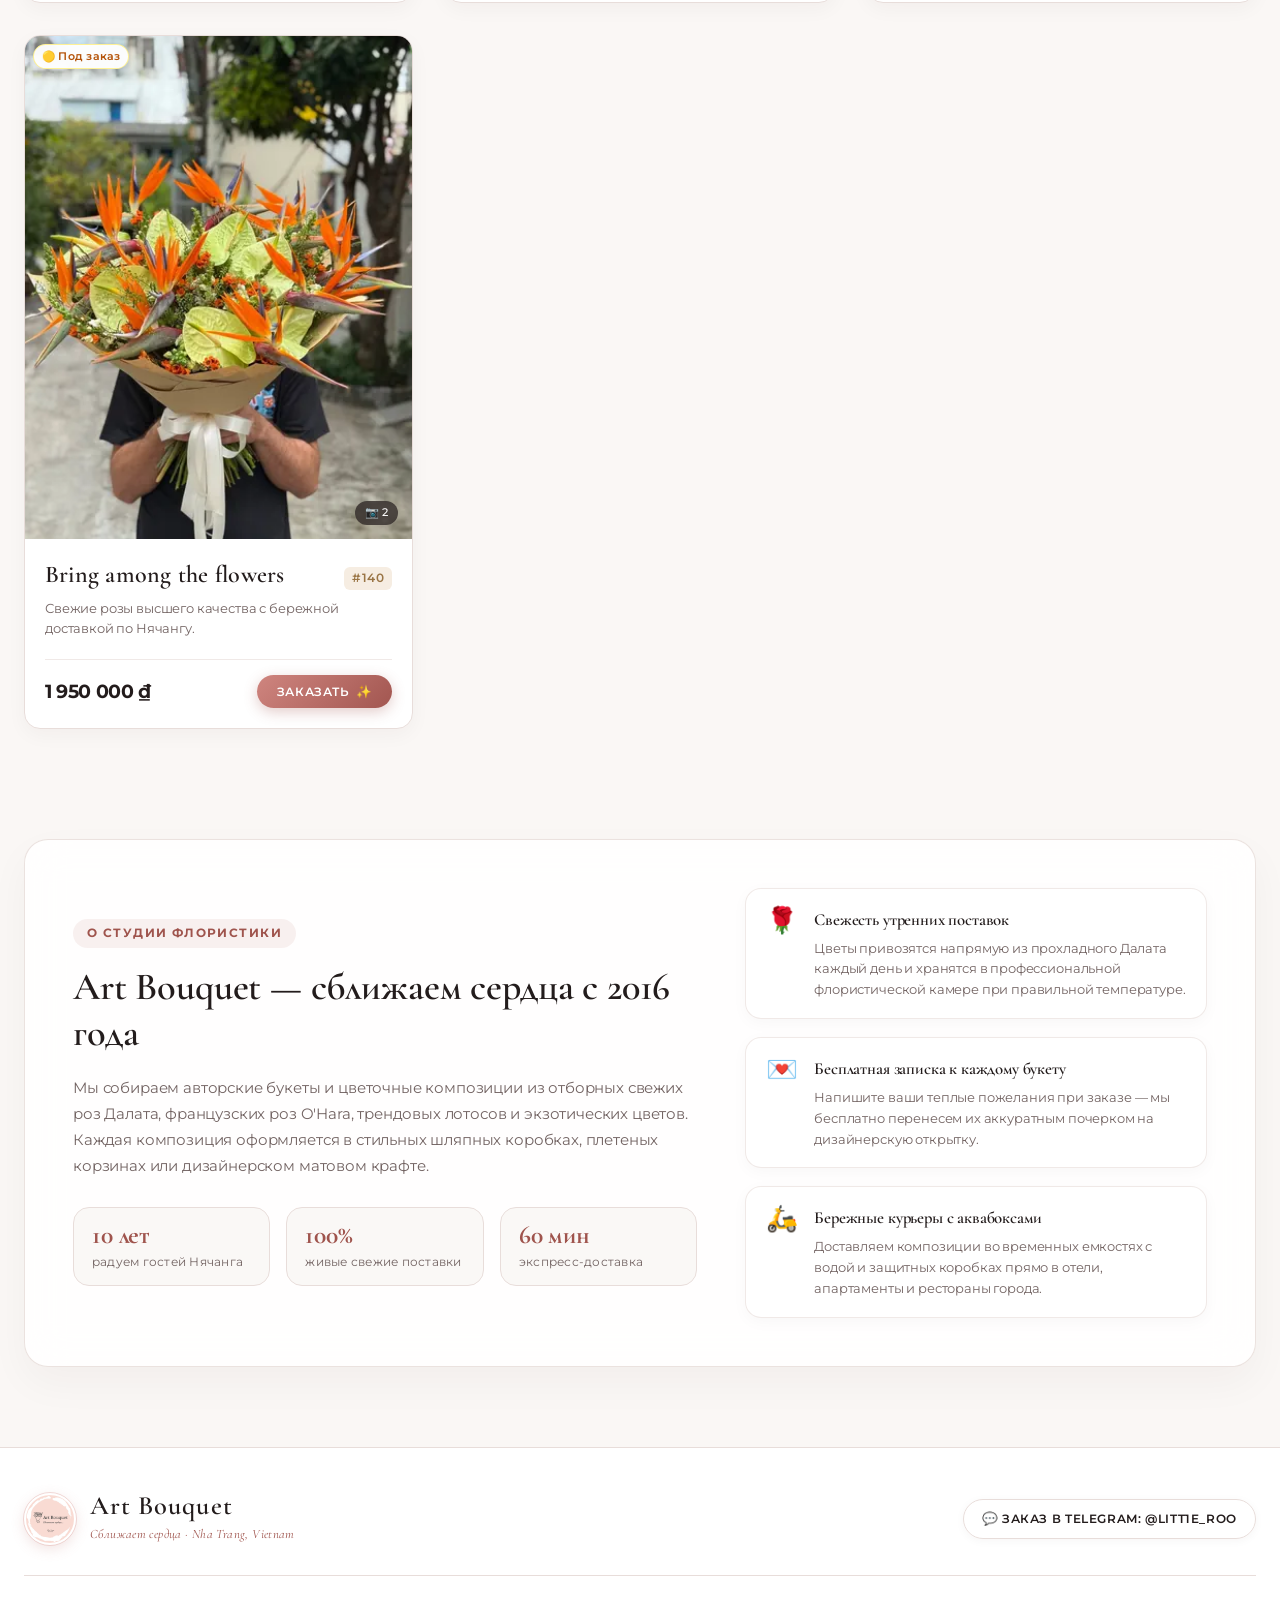
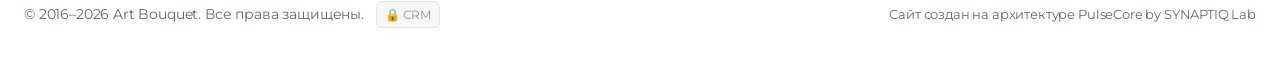
==== commit 90ecbeb0: "feat(art-bouquet): Catalog-First layout, search in header and filter drawer" ====
--- a/art-bouquet/index.html
+++ b/art-bouquet/index.html
@@ -11,7 +11,7 @@
   <link rel="preconnect" href="https://fonts.gstatic.com" crossorigin>
   <link href="https://fonts.googleapis.com/css2?family=Cormorant+Garamond:ital,wght@0,300;0,400;0,500;0,600;0,700;1,400;1,600&family=Montserrat:wght@300;400;500;600;700&family=Playfair+Display:ital,wght@0,500;0,600;0,700;1,400&display=swap" rel="stylesheet">
   
-  <link rel="stylesheet" href="css/style.css?v=21.0">
+  <link rel="stylesheet" href="css/style.css?v=22.0">
   <link rel="icon" type="image/jpeg" href="images/logo.jpg">
 </head>
 <body>
@@ -97,6 +97,17 @@
               <button class="filter-chip" data-filter="Солнечные и Желтые">Солнечные</button>
               <button class="filter-chip" data-filter="Микс">Гармоничный микс</button>
             </div>
+        </div>
+
+        <!-- Filter by Price Sorting -->
+        <div class="filter-sort-wrap">
+          <div class="filter-group-label">
+            <span>Сортировка по цене:</span>
+          </div>
+          <div class="filter-chips" id="filterSort">
+            <button class="filter-chip active" data-sort="default">По популярности</button>
+            <button class="filter-chip" data-sort="price_asc">Сначала недорогие (↑)</button>
+            <button class="filter-chip" data-sort="price_desc">Сначала премиальные (↓)</button>
           </div>
         </div>
 
@@ -392,7 +403,7 @@
     </div>
   </footer>
 
-  <script src="js/data.js?v=21.0"></script>
-  <script src="js/app.js?v=21.0"></script>
+  <script src="js/data.js?v=22.0"></script>
+  <script src="js/app.js?v=22.0"></script>
 </body>
 </html>
--- a/art-bouquet/css/style.css
+++ b/art-bouquet/css/style.css
@@ -100,20 +100,23 @@
   display: flex;
   align-items: center;
   justify-content: space-between;
-  height: 82px;
+  gap: 20px;
+  min-height: 74px;
+  padding: 8px 0;
 }
 
 .brand-group {
   display: flex;
   align-items: center;
-  gap: 16px;
+  gap: 14px;
   text-decoration: none;
   color: inherit;
+  flex-shrink: 0;
 }
 
 .brand-logo-img {
-  width: 56px;
-  height: 56px;
+  width: 52px;
+  height: 52px;
   border-radius: 50%;
   object-fit: cover;
   box-shadow: 0 4px 14px rgba(189, 117, 111, 0.2);
@@ -128,15 +131,15 @@
 
 .brand-title {
   font-family: var(--font-serif);
-  font-size: 1.75rem;
-  font-weight: 600;
-  letter-spacing: 0.05em;
+  font-size: 1.65rem;
+  font-weight: 600;
+  letter-spacing: 0.04em;
   color: var(--color-text-main);
   line-height: 1;
 }
 
 .brand-subtitle {
-  font-size: 0.82rem;
+  font-size: 0.8rem;
   color: var(--color-primary-dark);
   font-style: italic;
   font-family: var(--font-serif);
@@ -144,18 +147,144 @@
   margin-top: 4px;
 }
 
+/* Header Integrated Search & Filter Controls */
+.header-search-wrap {
+  flex: 1;
+  max-width: 580px;
+  display: flex;
+  align-items: center;
+  gap: 10px;
+  position: relative;
+}
+
+.header-search-bar {
+  flex: 1;
+  position: relative;
+}
+
+.header-search-bar .search-input {
+  width: 100%;
+  height: 44px;
+  padding: 0 38px 0 42px;
+  border-radius: var(--radius-full);
+  border: 1px solid var(--color-border);
+  background: rgba(255, 255, 255, 0.92);
+  font-size: 0.9rem;
+  color: var(--color-text-main);
+  outline: none;
+  transition: var(--transition-fast);
+  box-shadow: 0 2px 8px rgba(45, 30, 30, 0.04);
+}
+
+.header-search-bar .search-input::placeholder {
+  color: var(--color-text-light);
+  font-weight: 400;
+}
+
+.header-search-bar .search-input:focus {
+  border-color: var(--color-primary);
+  background: #FFF;
+  box-shadow: 0 0 0 3px rgba(189, 117, 111, 0.15);
+}
+
+.header-search-bar .search-icon {
+  position: absolute;
+  left: 14px;
+  top: 50%;
+  transform: translateY(-50%);
+  color: var(--color-primary);
+  font-size: 0.95rem;
+  opacity: 0.85;
+  pointer-events: none;
+}
+
+.search-clear-btn {
+  position: absolute;
+  right: 12px;
+  top: 50%;
+  transform: translateY(-50%);
+  background: rgba(189, 117, 111, 0.15);
+  border: none;
+  border-radius: 50%;
+  width: 22px;
+  height: 22px;
+  display: flex;
+  align-items: center;
+  justify-content: center;
+  font-size: 0.72rem;
+  color: var(--color-primary-dark);
+  cursor: pointer;
+  transition: var(--transition-fast);
+}
+
+.search-clear-btn:hover {
+  background: var(--color-primary);
+  color: #FFF;
+}
+
+.filter-toggle-btn {
+  display: inline-flex;
+  align-items: center;
+  gap: 8px;
+  height: 44px;
+  padding: 0 16px;
+  border-radius: var(--radius-full);
+  border: 1px solid var(--color-border);
+  background: rgba(255, 255, 255, 0.92);
+  color: var(--color-text-main);
+  font-size: 0.82rem;
+  font-weight: 600;
+  letter-spacing: 0.04em;
+  cursor: pointer;
+  transition: var(--transition-fast);
+  white-space: nowrap;
+  box-shadow: 0 2px 8px rgba(45, 30, 30, 0.04);
+  flex-shrink: 0;
+}
+
+.filter-toggle-btn:hover,
+.filter-toggle-btn.active {
+  border-color: var(--color-primary);
+  color: var(--color-primary-dark);
+  background: #FFF;
+  box-shadow: 0 4px 14px rgba(189, 117, 111, 0.18);
+}
+
+.filter-toggle-btn .filter-icon {
+  font-size: 0.95rem;
+  transition: transform 0.25s ease;
+}
+
+.filter-toggle-btn.open .filter-icon {
+  transform: rotate(45deg);
+}
+
+.filter-badge {
+  background: var(--color-primary);
+  color: #FFF;
+  font-size: 0.68rem;
+  font-weight: 700;
+  min-width: 18px;
+  height: 18px;
+  line-height: 18px;
+  text-align: center;
+  border-radius: 10px;
+  padding: 0 5px;
+}
+
 .header-actions {
   display: flex;
   align-items: center;
-  gap: 16px;
+  gap: 12px;
+  flex-shrink: 0;
 }
 
 .contact-pill {
   display: inline-flex;
   align-items: center;
   gap: 8px;
-  padding: 9px 20px;
-  background: rgba(255, 255, 255, 0.85);
+  padding: 9px 18px;
+  background: rgba(255, 255, 255, 0.92);
   backdrop-filter: blur(8px);
   border: 1px solid var(--color-border);
   border-radius: var(--radius-full);
@@ -177,76 +306,133 @@
   box-shadow: 0 6px 18px rgba(189, 117, 111, 0.18);
 }
 
-/* Hero Section */
-.hero-section {
-  padding: 60px 0 35px;
-  text-align: center;
-  position: relative;
-}
-
-.hero-title {
+/* Dropdown Filter Drawer under Header */
+.filter-drawer {
+  max-height: 0;
+  overflow: hidden;
+  opacity: 0;
+  background: rgba(255, 255, 255, 0.96);
+  backdrop-filter: blur(24px);
+  -webkit-backdrop-filter: blur(24px);
+  border-top: 1px solid transparent;
+  transition: max-height 0.35s cubic-bezier(0.16, 1, 0.3, 1), opacity 0.25s ease, border-color 0.25s ease;
+  box-shadow: 0 16px 36px rgba(45, 30, 30, 0.08);
+}
+
+.filter-drawer.open {
+  max-height: 650px;
+  opacity: 1;
+  border-top-color: var(--color-border);
+}
+
+.filter-drawer-inner {
+  padding: 22px 24px 26px;
+}
+
+.filter-drawer-header {
+  display: flex;
+  align-items: center;
+  justify-content: space-between;
+  margin-bottom: 20px;
+  padding-bottom: 12px;
+  border-bottom: 1px solid var(--color-border-light);
+}
+
+.filter-drawer-heading {
+  display: flex;
+  align-items: center;
+  gap: 8px;
+}
+
+.filter-drawer-icon {
+  font-size: 1.15rem;
+}
+
+.filter-drawer-title {
   font-family: var(--font-serif);
-  font-size: clamp(2.5rem, 5.5vw, 4.2rem);
+  font-size: 1.25rem;
+  font-weight: 600;
+  color: var(--color-text-main);
+}
+
+.filter-drawer-actions {
+  display: flex;
+  align-items: center;
+  gap: 16px;
+}
+
+.filter-reset-link {
+  background: none;
+  border: none;
+  color: var(--color-primary-dark);
+  font-size: 0.82rem;
+  font-weight: 600;
+  text-decoration: underline;
+  cursor: pointer;
+  padding: 4px 8px;
+}
+
+.filter-reset-link:hover {
+  color: var(--color-primary);
+}
+
+.filter-close-btn {
+  background: rgba(45, 30, 30, 0.06);
+  border: none;
+  border-radius: 50%;
+  width: 32px;
+  height: 32px;
+  display: flex;
+  align-items: center;
+  justify-content: center;
+  font-size: 0.9rem;
+  color: var(--color-text-main);
+  cursor: pointer;
+  transition: var(--transition-fast);
+}
+
+.filter-close-btn:hover {
+  background: rgba(189, 117, 111, 0.15);
+  color: var(--color-primary-dark);
+}
+
+/* Micro Trust Ticker */
+.trust-ticker-bar {
+  background: linear-gradient(90deg, rgba(246, 237, 226, 0.75) 0%, rgba(250, 247, 245, 0.95) 50%, rgba(246, 237, 226, 0.75) 100%);
+  border-bottom: 1px solid var(--color-border-light);
+  padding: 9px 0;
+  font-size: 0.8rem;
+  color: var(--color-text-muted);
   font-weight: 500;
-  line-height: 1.12;
-  letter-spacing: -0.01em;
-  color: var(--color-text-main);
-  margin-bottom: 18px;
-}
-
-.hero-title span {
-  font-style: italic;
-  font-weight: 400;
-  color: var(--color-primary-dark);
-}
-
-.hero-subtitle {
-  font-size: clamp(0.95rem, 1.8vw, 1.08rem);
-  color: var(--color-text-muted);
-  max-width: 660px;
-  margin: 0 auto 28px;
-  font-weight: 400;
-  line-height: 1.68;
-}
-
-.hero-features-line {
+  letter-spacing: 0.03em;
+}
+
+.trust-ticker-inner {
   display: flex;
   align-items: center;
   justify-content: center;
   flex-wrap: wrap;
-  gap: 16px;
-  font-size: 0.82rem;
-  font-weight: 500;
-  color: var(--color-text-muted);
-  letter-spacing: 0.06em;
-  text-transform: uppercase;
-  margin-top: 24px;
-}
-
-.hero-features-line span {
-  white-space: nowrap;
-}
-
-.feat-dot {
+  gap: 14px;
+}
+
+.trust-item {
+  display: inline-flex;
+  align-items: center;
+  gap: 6px;
+}
+
+.trust-ico {
+  font-size: 0.9rem;
+}
+
+.trust-dot {
   color: var(--color-primary);
-  font-size: 0.8rem;
-  opacity: 0.7;
-}
-
-/* Catalog Toolbar & Luxury Filter Card */
+  opacity: 0.6;
+}
+
+/* Catalog Toolbar */
 .catalog-section {
-  padding: 20px 0 90px;
-}
-
-.filter-card {
-  background: rgba(255, 255, 255, 0.78);
-  backdrop-filter: blur(20px);
-  -webkit-backdrop-filter: blur(20px);
-  border-radius: var(--radius-lg);
-  padding: 28px;
-  box-shadow: 0 16px 40px rgba(45, 30, 30, 0.05);
-  border: 1px solid rgba(232, 221, 218, 0.85);
-  margin-bottom: 35px;
+  padding: 16px 0 70px;
 }
 
 .search-bar-wrap {
@@ -1205,6 +1391,29 @@
   color: var(--color-text-muted);
 }
 
+.footer-copy-wrap {
+  display: flex;
+  align-items: center;
+  gap: 12px;
+}
+
+.crm-footer-link {
+  color: var(--color-text-light);
+  text-decoration: none;
+  font-size: 0.76rem;
+  padding: 3px 8px;
+  border-radius: var(--radius-xs);
+  background: rgba(45, 30, 30, 0.04);
+  border: 1px solid rgba(45, 30, 30, 0.08);
+  transition: var(--transition-fast);
+}
+
+.crm-footer-link:hover {
+  color: var(--color-primary-dark);
+  background: rgba(189, 117, 111, 0.12);
+  border-color: rgba(189, 117, 111, 0.3);
+}
+
 .pulsecore-link {
   color: var(--color-text-muted);
   text-decoration: none;
@@ -1217,16 +1426,153 @@
   text-decoration: underline;
 }
 
+/* About Studio & Quality Pillars (Under Catalog) */
+.about-studio-section {
+  padding: 40px 0 80px;
+  position: relative;
+}
+
+.about-card {
+  background: rgba(255, 255, 255, 0.88);
+  backdrop-filter: blur(20px);
+  -webkit-backdrop-filter: blur(20px);
+  border-radius: var(--radius-lg);
+  border: 1px solid rgba(232, 221, 218, 0.85);
+  box-shadow: 0 16px 40px rgba(45, 30, 30, 0.04);
+  padding: 48px;
+}
+
+.about-grid {
+  display: grid;
+  grid-template-columns: 1.15fr 0.85fr;
+  gap: 48px;
+  align-items: center;
+}
+
+.section-tag {
+  display: inline-block;
+  font-size: 0.74rem;
+  font-weight: 700;
+  text-transform: uppercase;
+  letter-spacing: 0.12em;
+  color: var(--color-primary-dark);
+  background: rgba(189, 117, 111, 0.1);
+  padding: 5px 14px;
+  border-radius: var(--radius-full);
+  margin-bottom: 16px;
+}
+
+.about-title {
+  font-family: var(--font-serif);
+  font-size: clamp(1.8rem, 3.2vw, 2.4rem);
+  font-weight: 600;
+  line-height: 1.2;
+  color: var(--color-text-main);
+  margin-bottom: 18px;
+}
+
+.about-text {
+  font-size: 0.96rem;
+  line-height: 1.7;
+  color: var(--color-text-muted);
+  margin-bottom: 28px;
+}
+
+.about-stats-grid {
+  display: flex;
+  gap: 16px;
+  flex-wrap: wrap;
+}
+
+.stat-pill {
+  flex: 1;
+  min-width: 110px;
+  background: rgba(250, 247, 245, 0.85);
+  border: 1px solid var(--color-border);
+  border-radius: var(--radius-md);
+  padding: 14px 18px;
+  display: flex;
+  flex-direction: column;
+}
+
+.stat-num {
+  font-family: var(--font-serif);
+  font-size: 1.6rem;
+  font-weight: 700;
+  color: var(--color-primary-dark);
+  line-height: 1;
+  margin-bottom: 4px;
+}
+
+.stat-lbl {
+  font-size: 0.76rem;
+  color: var(--color-text-muted);
+  letter-spacing: 0.02em;
+}
+
+.about-features-col {
+  display: flex;
+  flex-direction: column;
+  gap: 18px;
+}
+
+.pillar-item {
+  display: flex;
+  align-items: flex-start;
+  gap: 16px;
+  background: #FFF;
+  border: 1px solid var(--color-border-light);
+  border-radius: var(--radius-md);
+  padding: 18px 20px;
+  box-shadow: 0 4px 16px rgba(45, 30, 30, 0.03);
+  transition: var(--transition-fast);
+}
+
+.pillar-item:hover {
+  transform: translateY(-2px);
+  box-shadow: 0 8px 24px rgba(189, 117, 111, 0.12);
+  border-color: rgba(189, 117, 111, 0.35);
+}
+
+.pillar-icon {
+  font-size: 1.6rem;
+  line-height: 1;
+  flex-shrink: 0;
+}
+
+.pillar-title {
+  font-family: var(--font-serif);
+  font-size: 1.05rem;
+  font-weight: 600;
+  color: var(--color-text-main);
+  margin-bottom: 4px;
+}
+
+.pillar-desc {
+  font-size: 0.84rem;
+  line-height: 1.55;
+  color: var(--color-text-muted);
+}
+
 /* Mobile Responsive */
-@media (max-width: 860px) {
-  .hero-section {
-    padding: 60px 0 50px;
-  }
-  .hero-content {
+@media (max-width: 900px) {
+  .header-inner {
+    flex-wrap: wrap;
+    min-height: auto;
+    padding: 10px 0;
+    gap: 12px;
+  }
+  .header-search-wrap {
+    order: 3;
     max-width: 100%;
-  }
-  .hero-backdrop-img {
-    object-position: center 30%;
+    width: 100%;
+  }
+  .about-grid {
+    grid-template-columns: 1fr;
+    gap: 32px;
+  }
+  .about-card {
+    padding: 32px 24px;
   }
   .modal-grid {
     grid-template-columns: 1fr;
@@ -1251,30 +1597,50 @@
     font-size: 1.05rem;
   }
   .card-desc {
-    display: none; /* hide long text on mobile cards for compact view */
-  }
-}
-
-@media (max-width: 520px) {
-  .hero-section {
-    padding: 45px 0 40px;
-  }
-  .hero-title {
-    font-size: 2.3rem;
-  }
-  .hero-actions-row {
-    flex-direction: column;
-    align-items: stretch;
-    width: 100%;
-  }
-  .hero-btn-primary, .hero-btn-ghost {
-    justify-content: center;
-    width: 100%;
+    display: none;
+  }
+}
+
+@media (max-width: 580px) {
+  .brand-logo-img {
+    width: 44px;
+    height: 44px;
+  }
+  .brand-title {
+    font-size: 1.35rem;
+  }
+  .brand-subtitle {
+    display: none;
+  }
+  .chat-pill-label {
+    display: none;
+  }
+  .contact-chat-pill {
+    padding: 8px 12px;
+  }
+  .trust-ticker-bar {
+    font-size: 0.74rem;
+    padding: 7px 0;
+  }
+  .trust-ticker-inner {
+    gap: 8px;
+  }
+  .filter-drawer-inner {
+    padding: 18px 16px;
+  }
+  .filter-btn-text {
+    display: none;
+  }
+  .filter-toggle-btn {
+    padding: 0 12px;
   }
   .bouquets-grid {
     grid-template-columns: 1fr;
   }
-  .header-actions .contact-pill span:last-child {
-    display: none;
-  }
-}
+  .about-card {
+    padding: 24px 16px;
+  }
+  .about-title {
+    font-size: 1.6rem;
+  }
+}
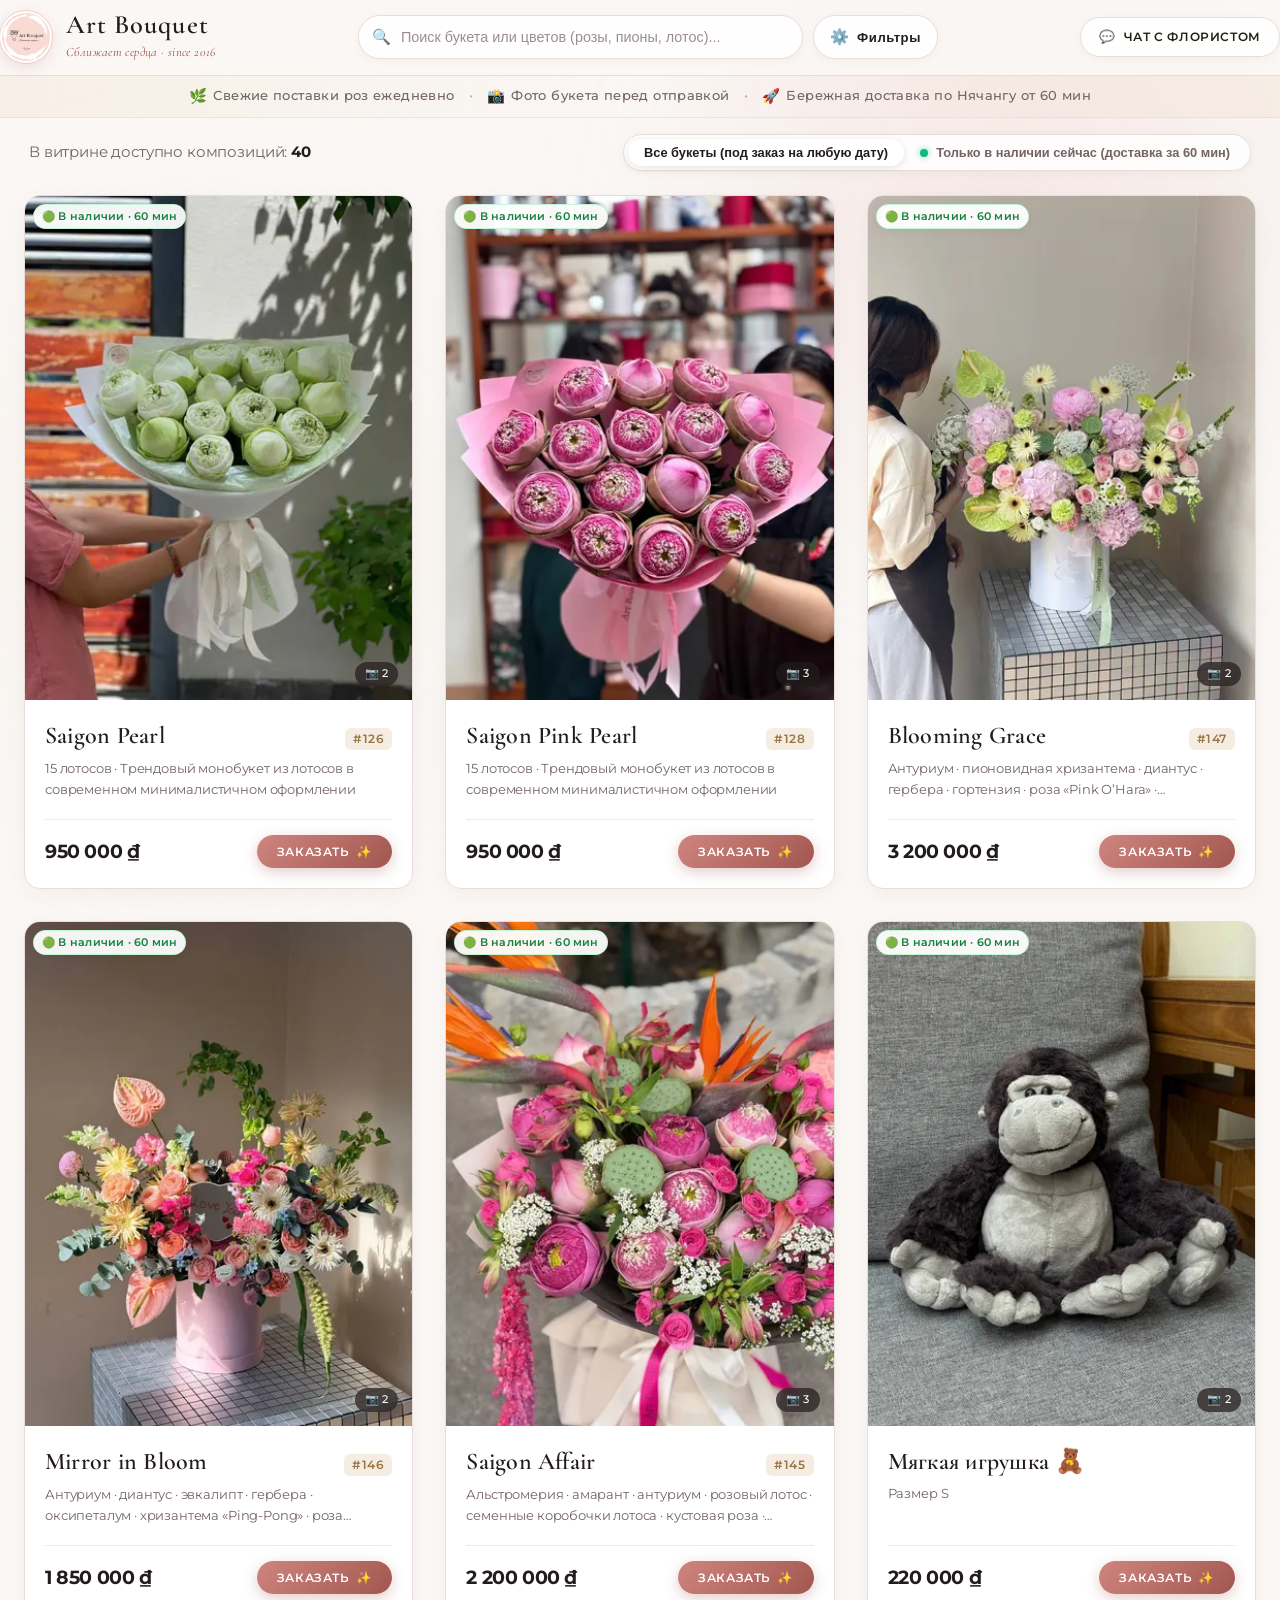
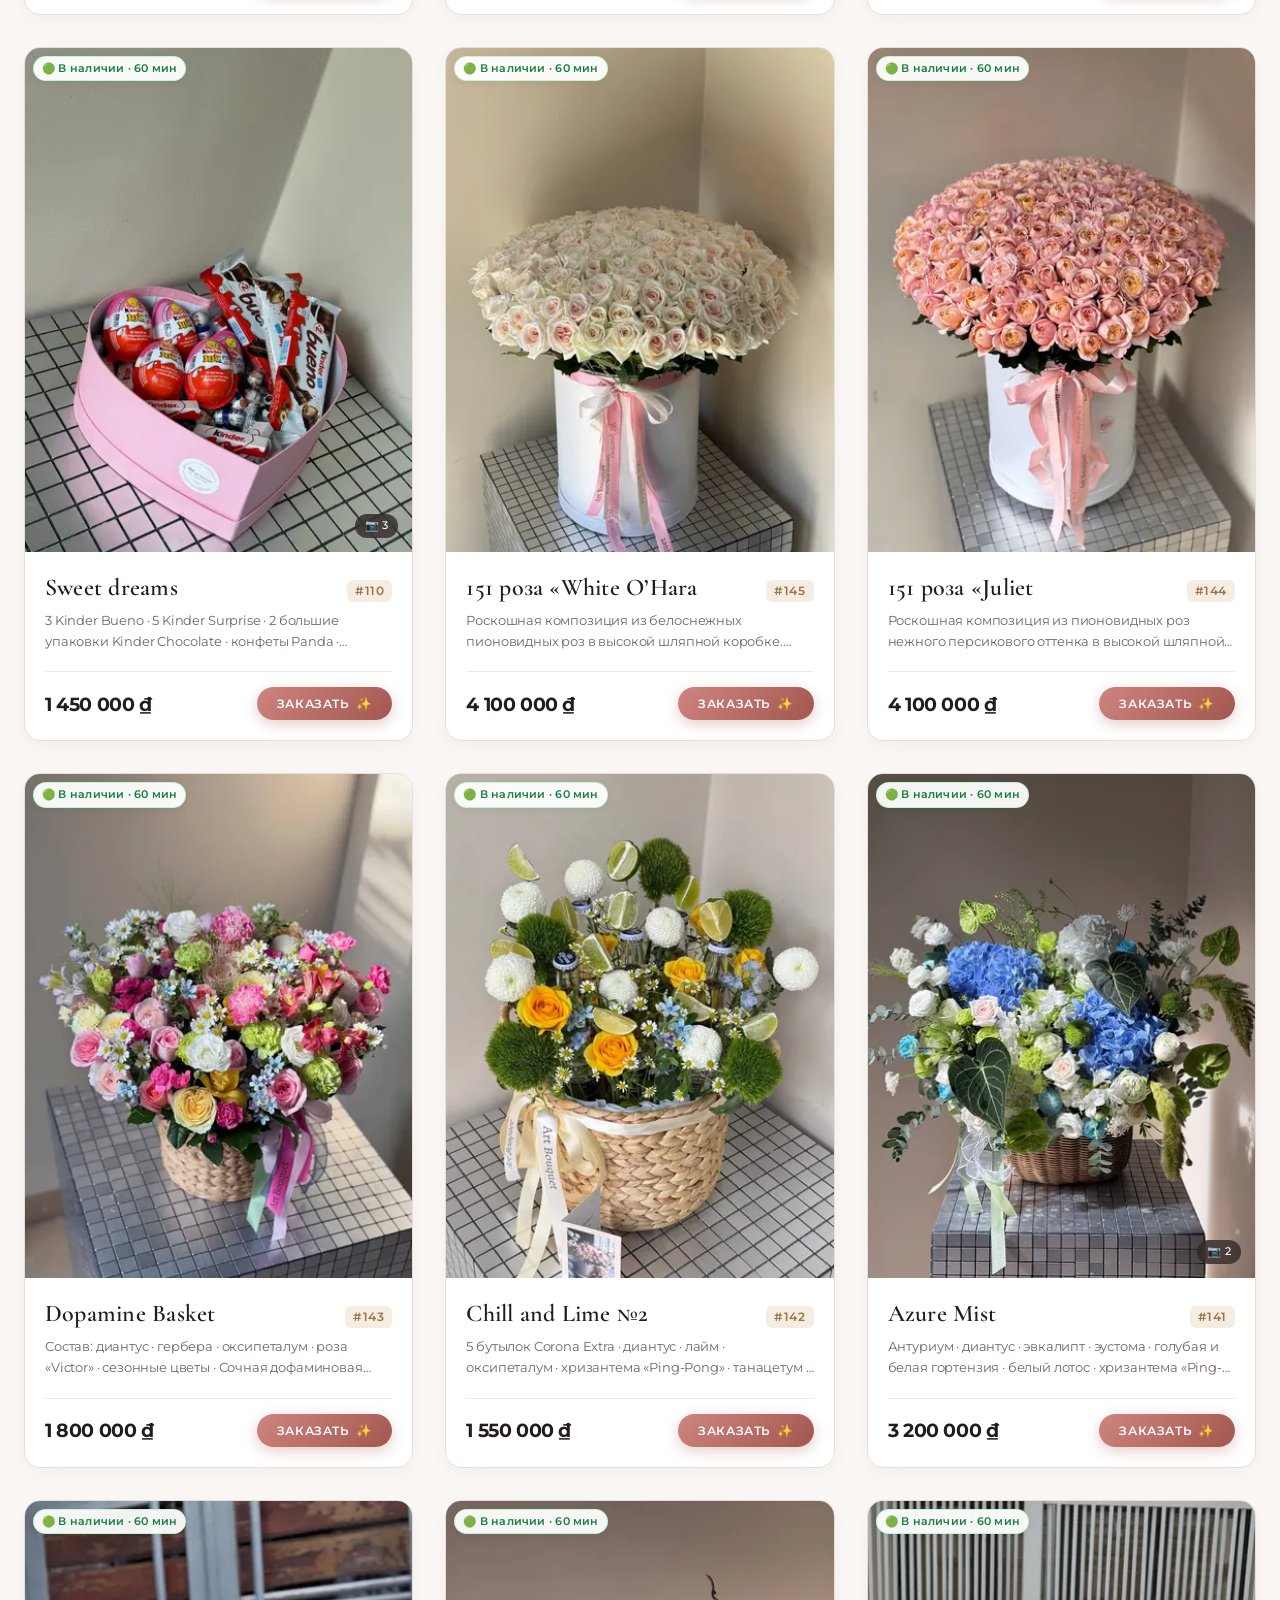
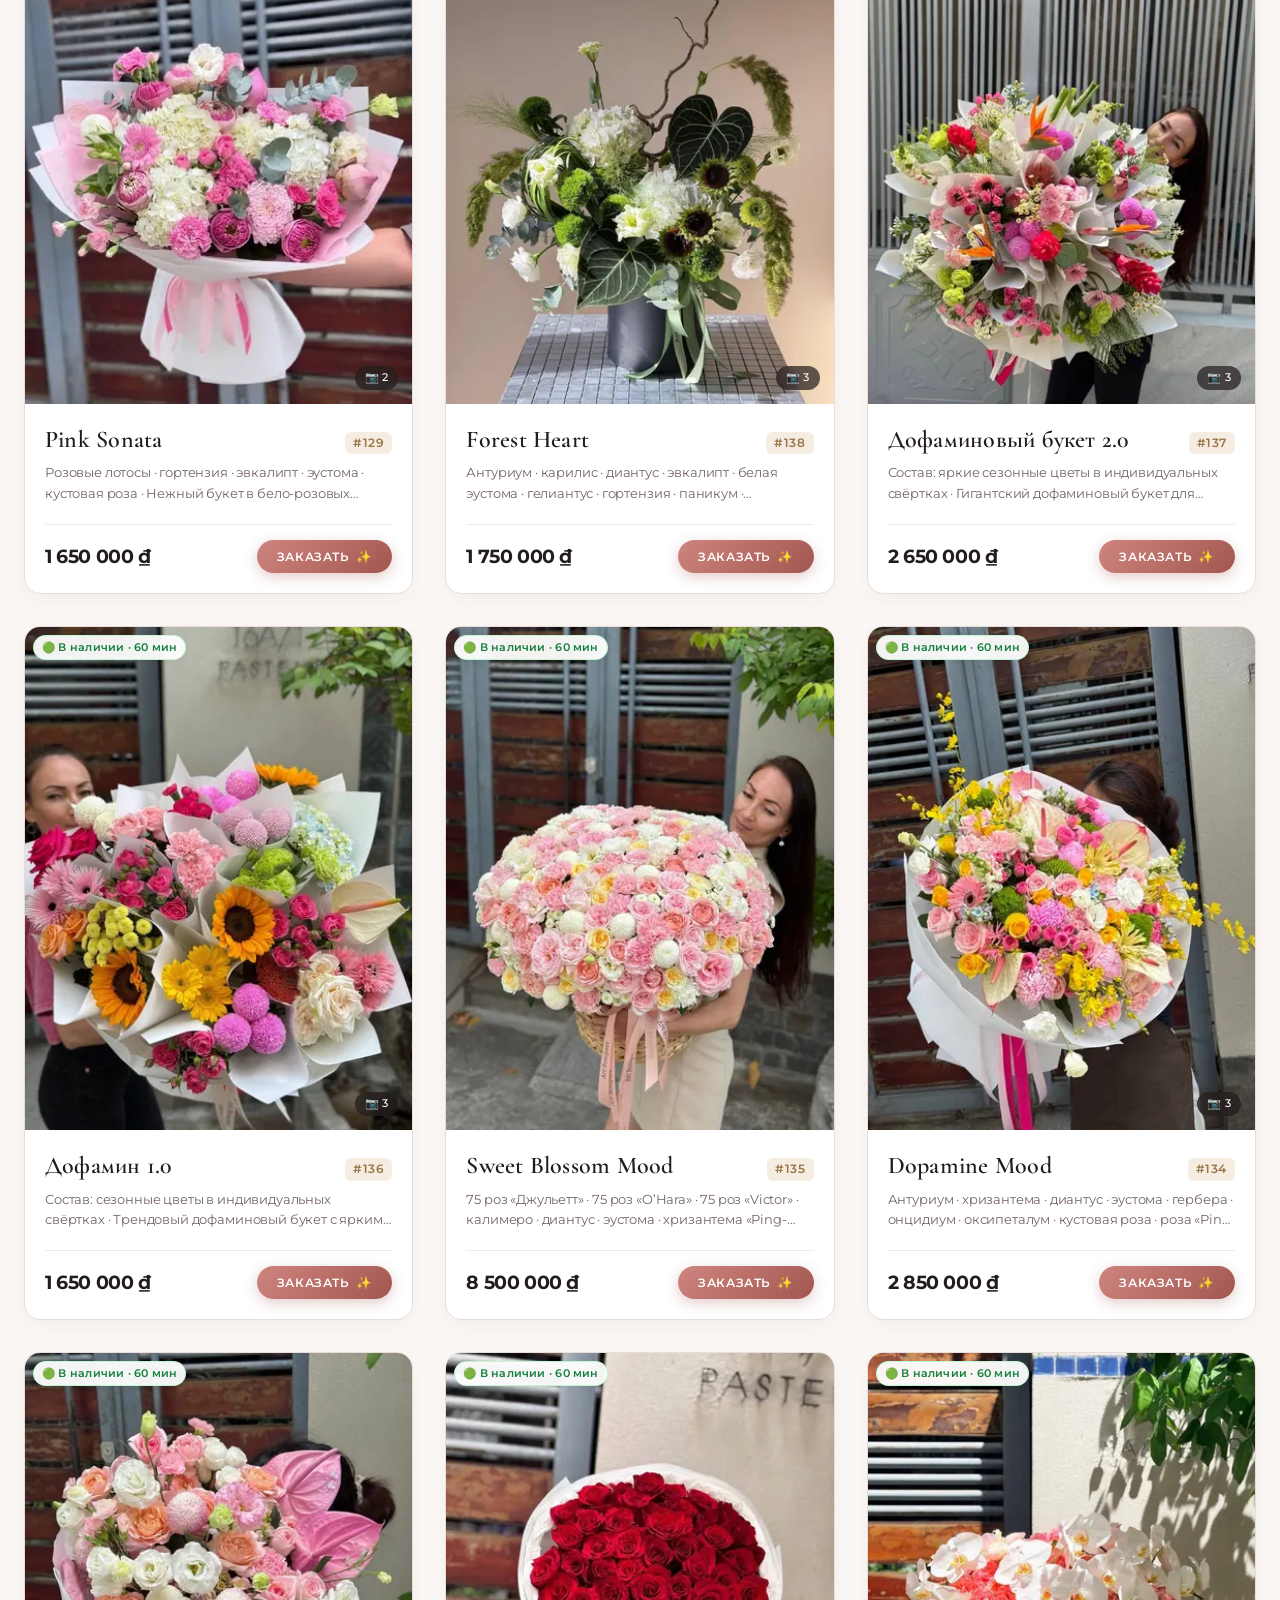
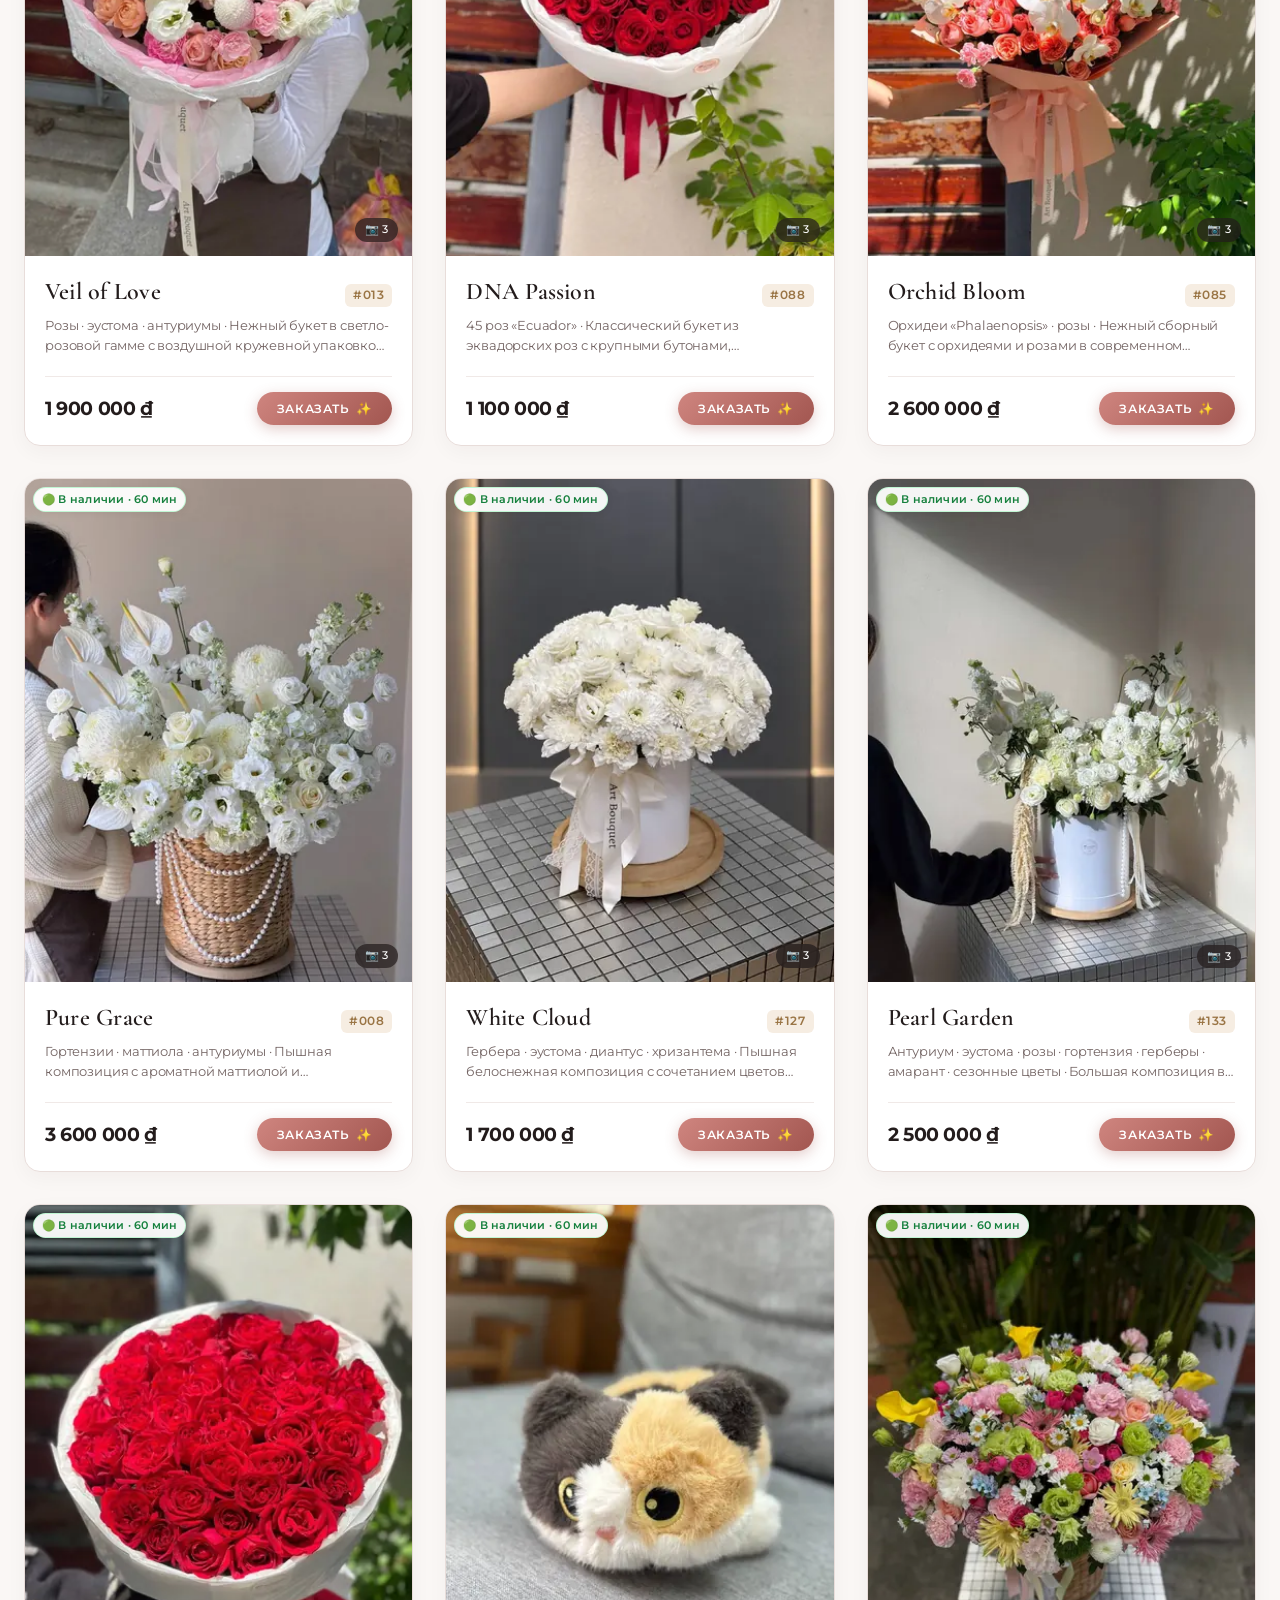
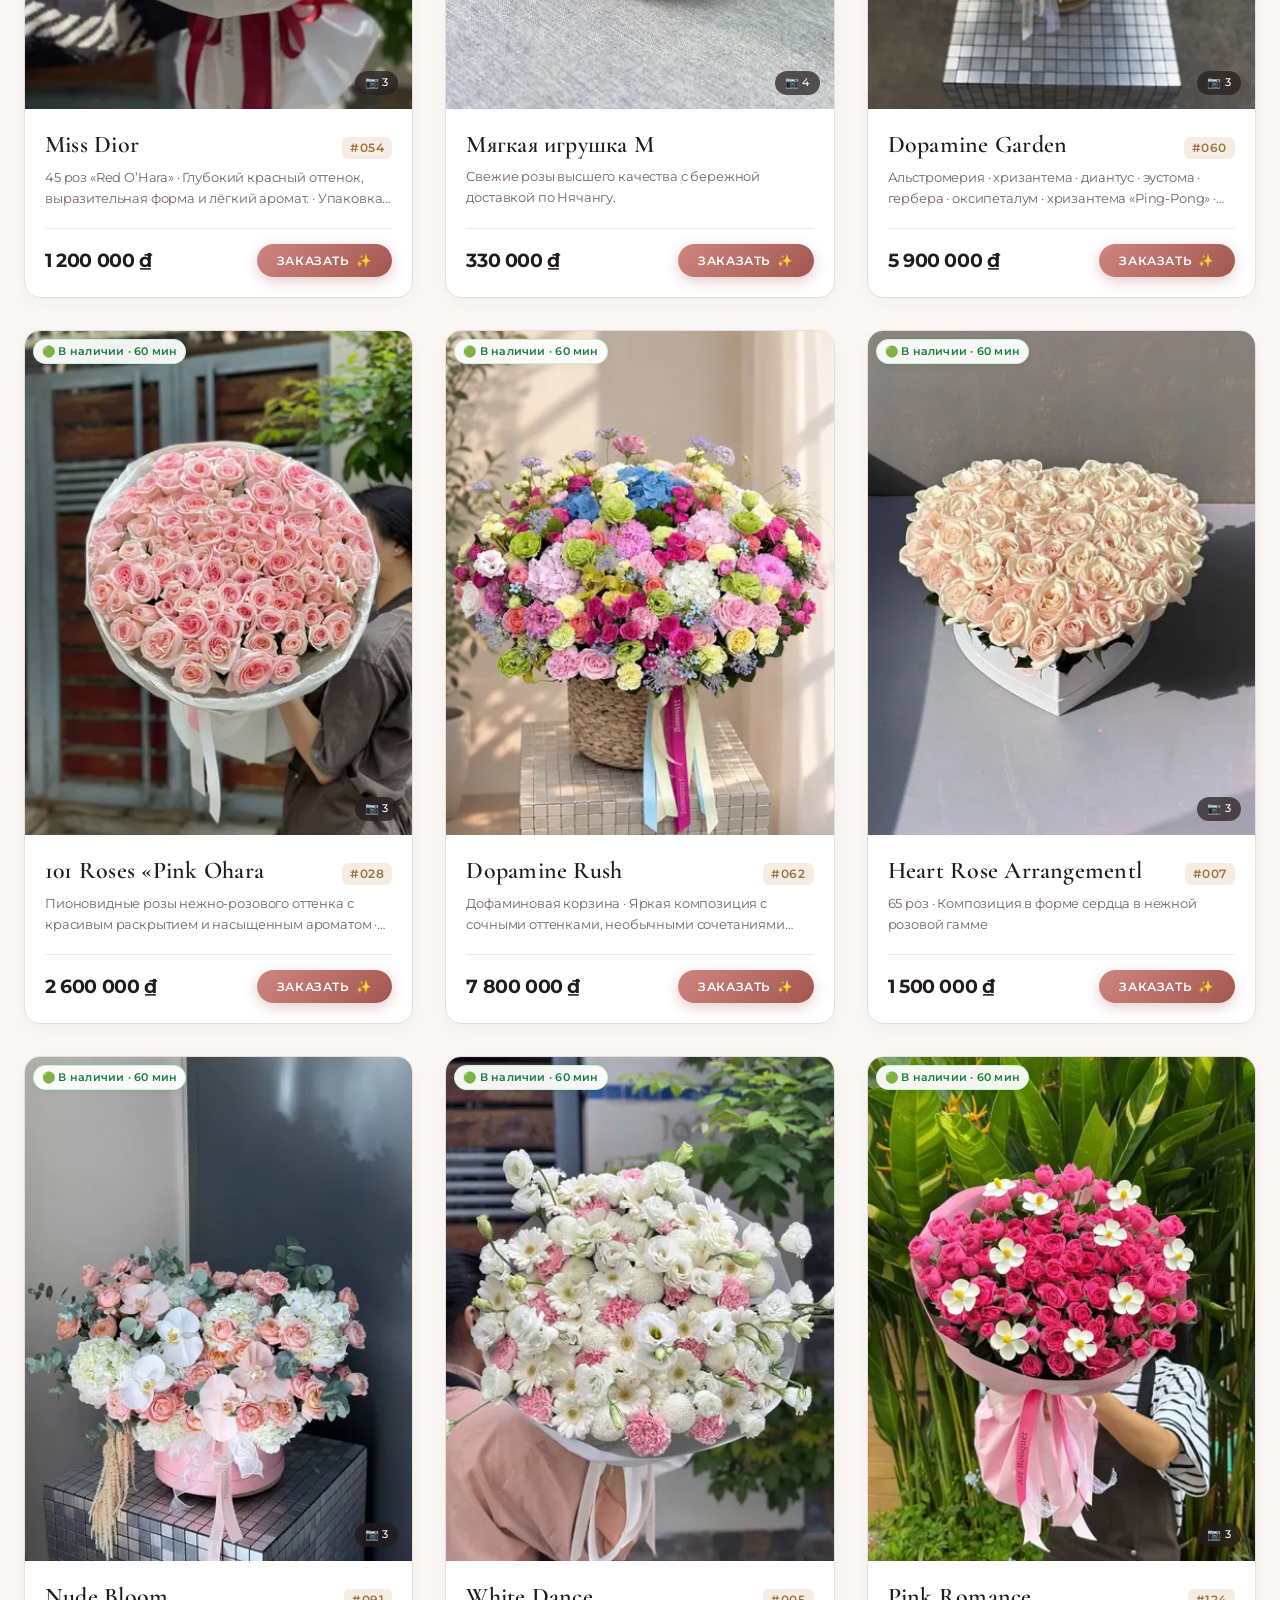
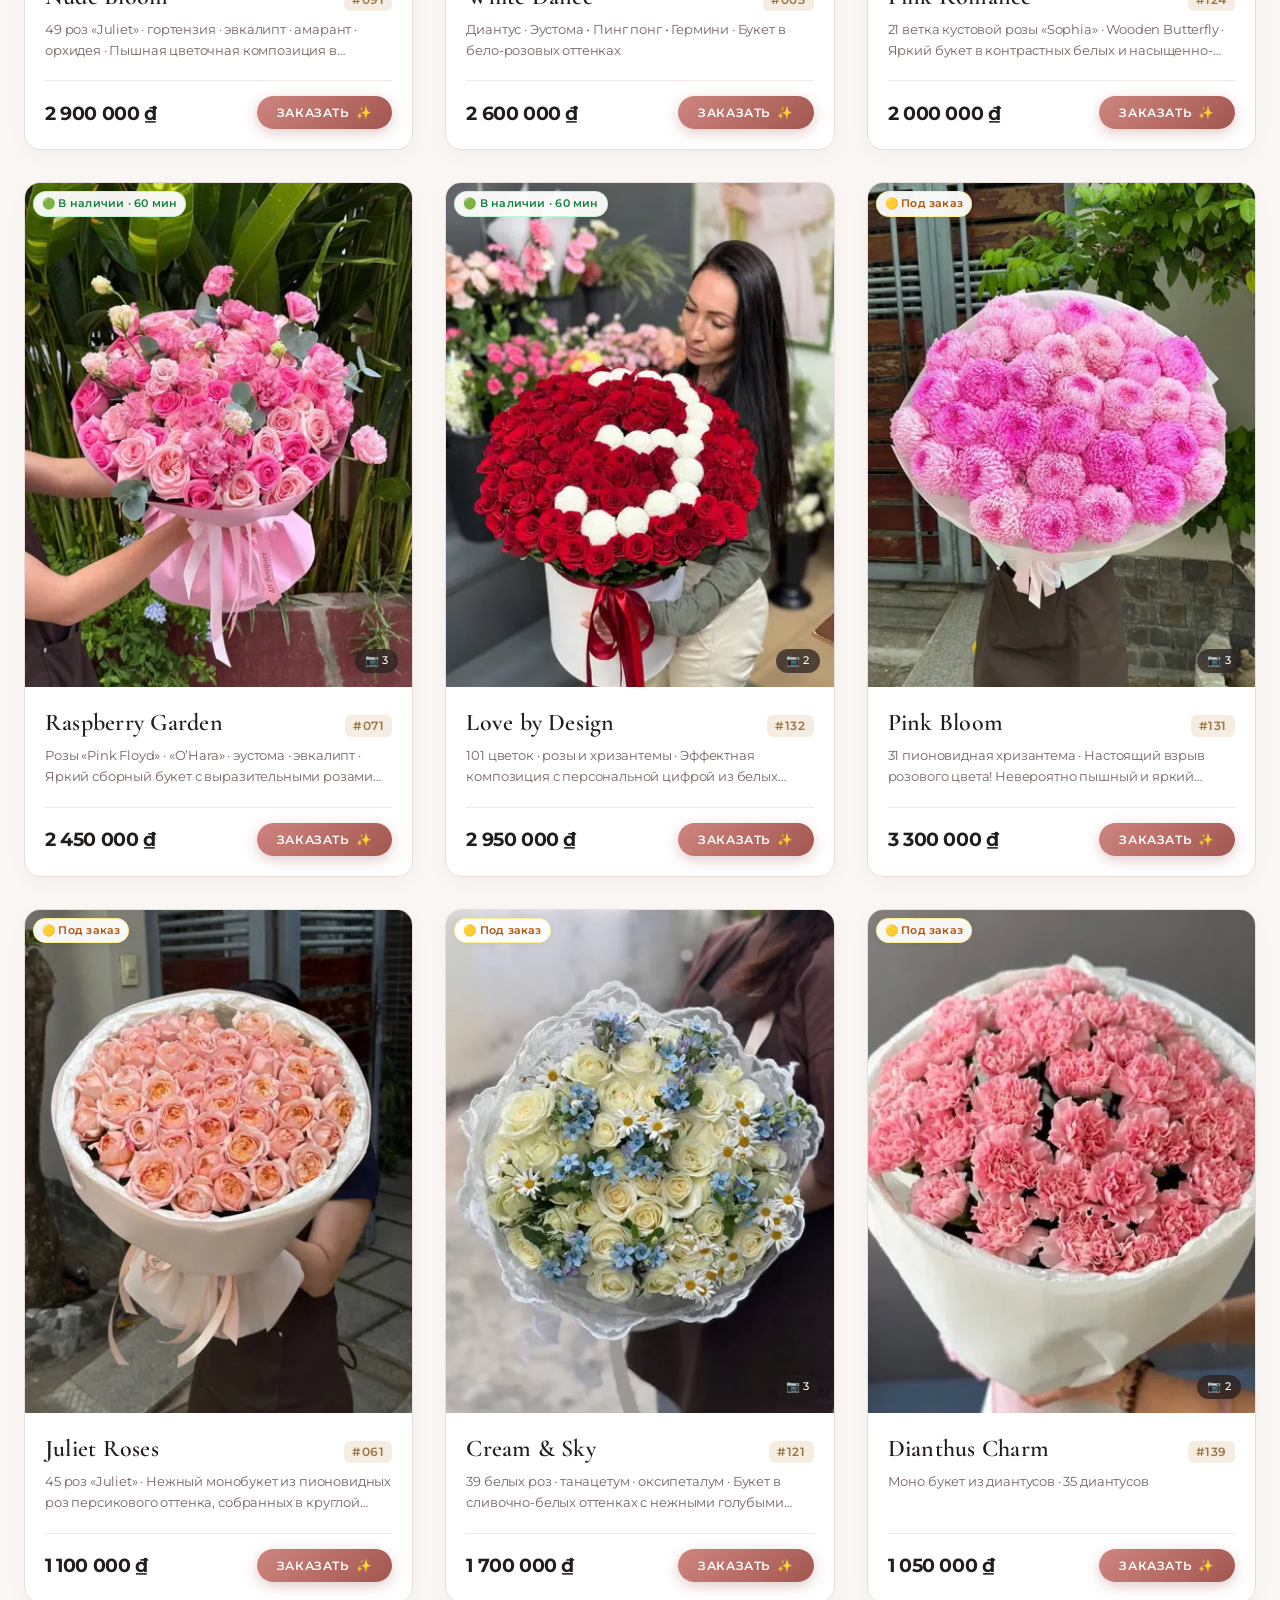
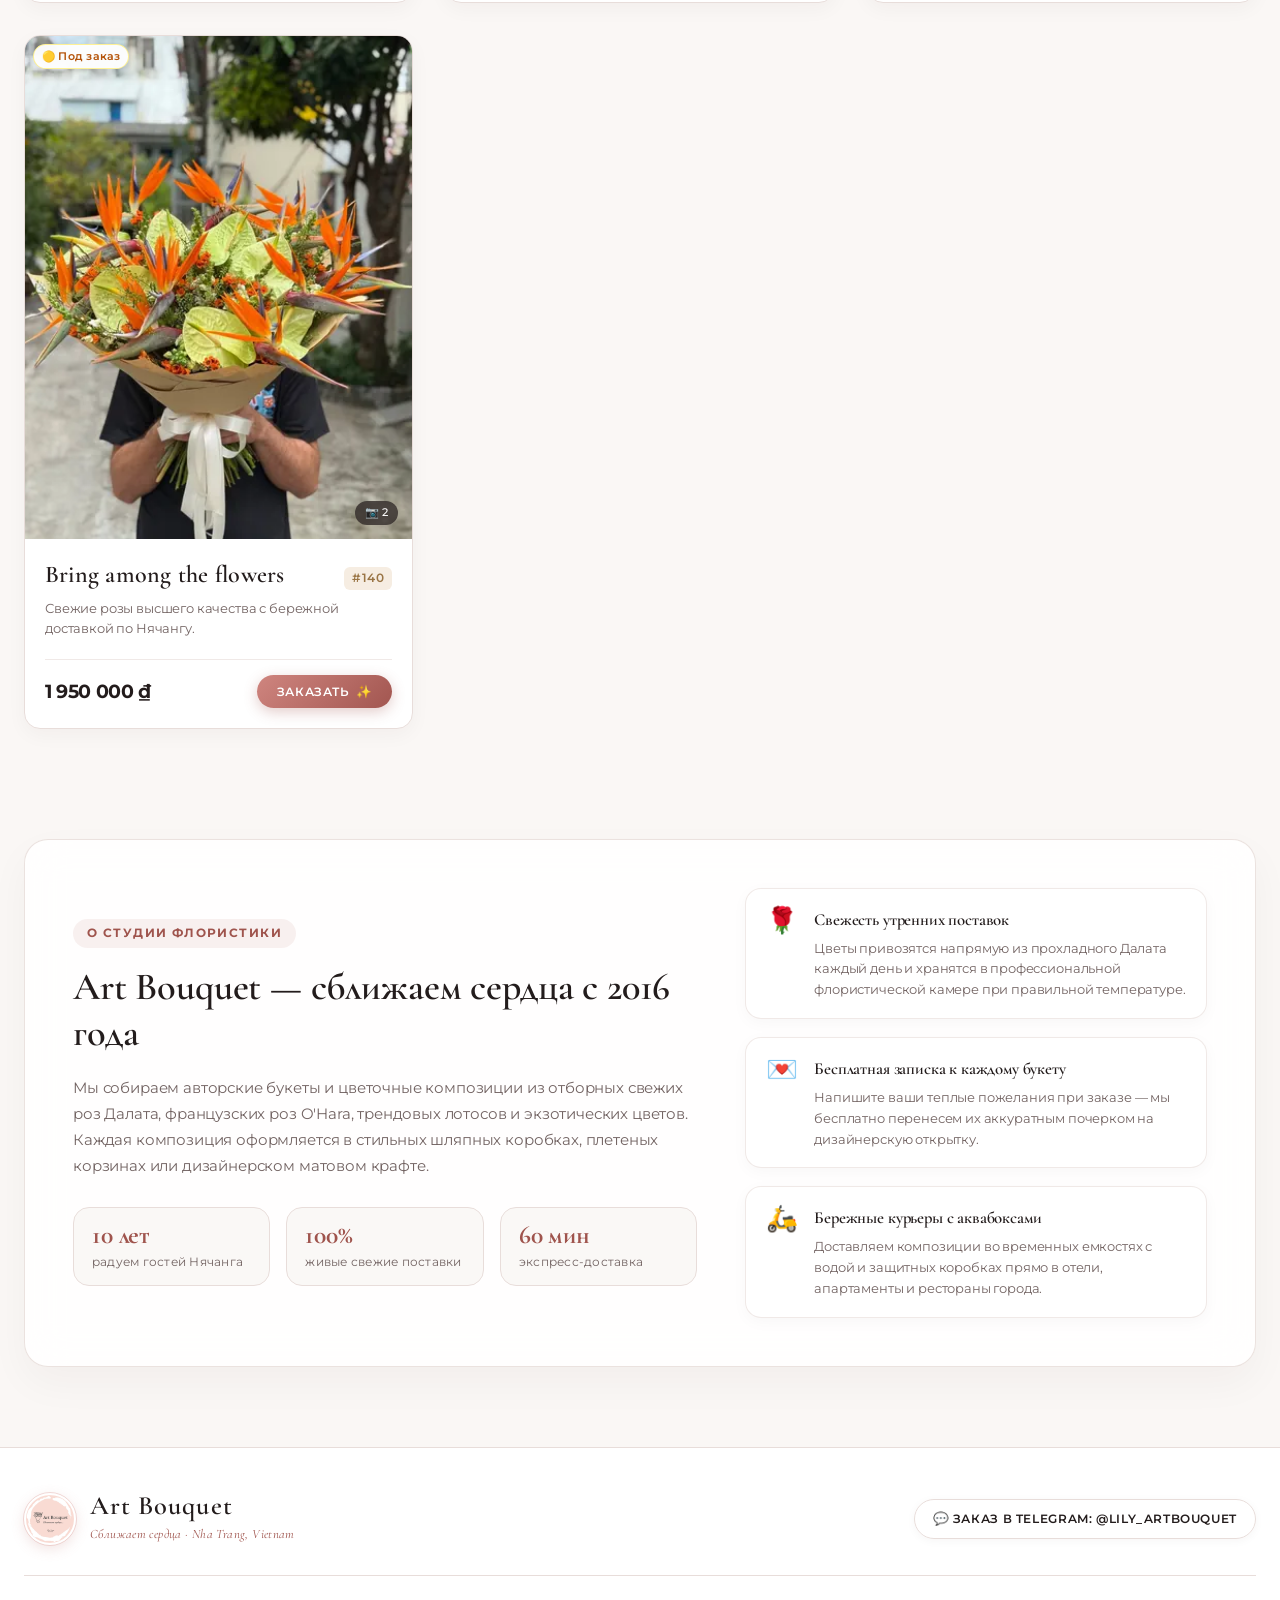
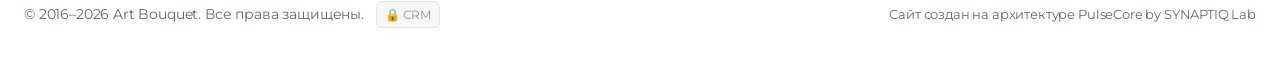
==== commit 08a19500: "Add Art Bouquet (Shop Engine Master Template #2) to demo showroom" ====
--- a/art-bouquet/index.html
+++ b/art-bouquet/index.html
@@ -47,7 +47,7 @@
 
       <!-- Right Contact Action -->
       <div class="header-actions">
-        <a href="https://t.me/litt1e_roo" target="_blank" class="contact-pill contact-chat-pill" title="Написать флористу в Telegram">
+        <a href="https://t.me/Lily_Artbouquet" target="_blank" class="contact-pill contact-chat-pill" title="Написать флористу в Telegram (@Lily_Artbouquet)">
           <span>💬</span>
           <span class="chat-pill-label">Чат с флористом</span>
         </a>
@@ -383,8 +383,8 @@
           </div>
         </div>
         <div>
-          <a href="https://t.me/litt1e_roo" target="_blank" class="contact-pill">
-            <span>💬 Заказ в Telegram: @litt1e_roo</span>
+          <a href="https://t.me/Lily_Artbouquet" target="_blank" class="contact-pill" title="Заказ в Telegram (@Lily_Artbouquet)">
+            <span>💬 Заказ в Telegram: @Lily_Artbouquet</span>
           </a>
         </div>
       </div>
--- a/art-bouquet/css/style.css
+++ b/art-bouquet/css/style.css
@@ -320,7 +320,7 @@
 }
 
 .filter-drawer.open {
-  max-height: 650px;
+  max-height: 800px;
   opacity: 1;
   border-top-color: var(--color-border);
 }
@@ -486,6 +486,13 @@
     grid-template-columns: 1fr;
     gap: 20px;
   }
+}
+
+/* Price Sorting Chips Wrap */
+.filter-sort-wrap {
+  margin-bottom: 20px;
+  padding-top: 16px;
+  border-top: 1px solid var(--color-border-light);
 }
 
 /* Full Width Price Slider */
